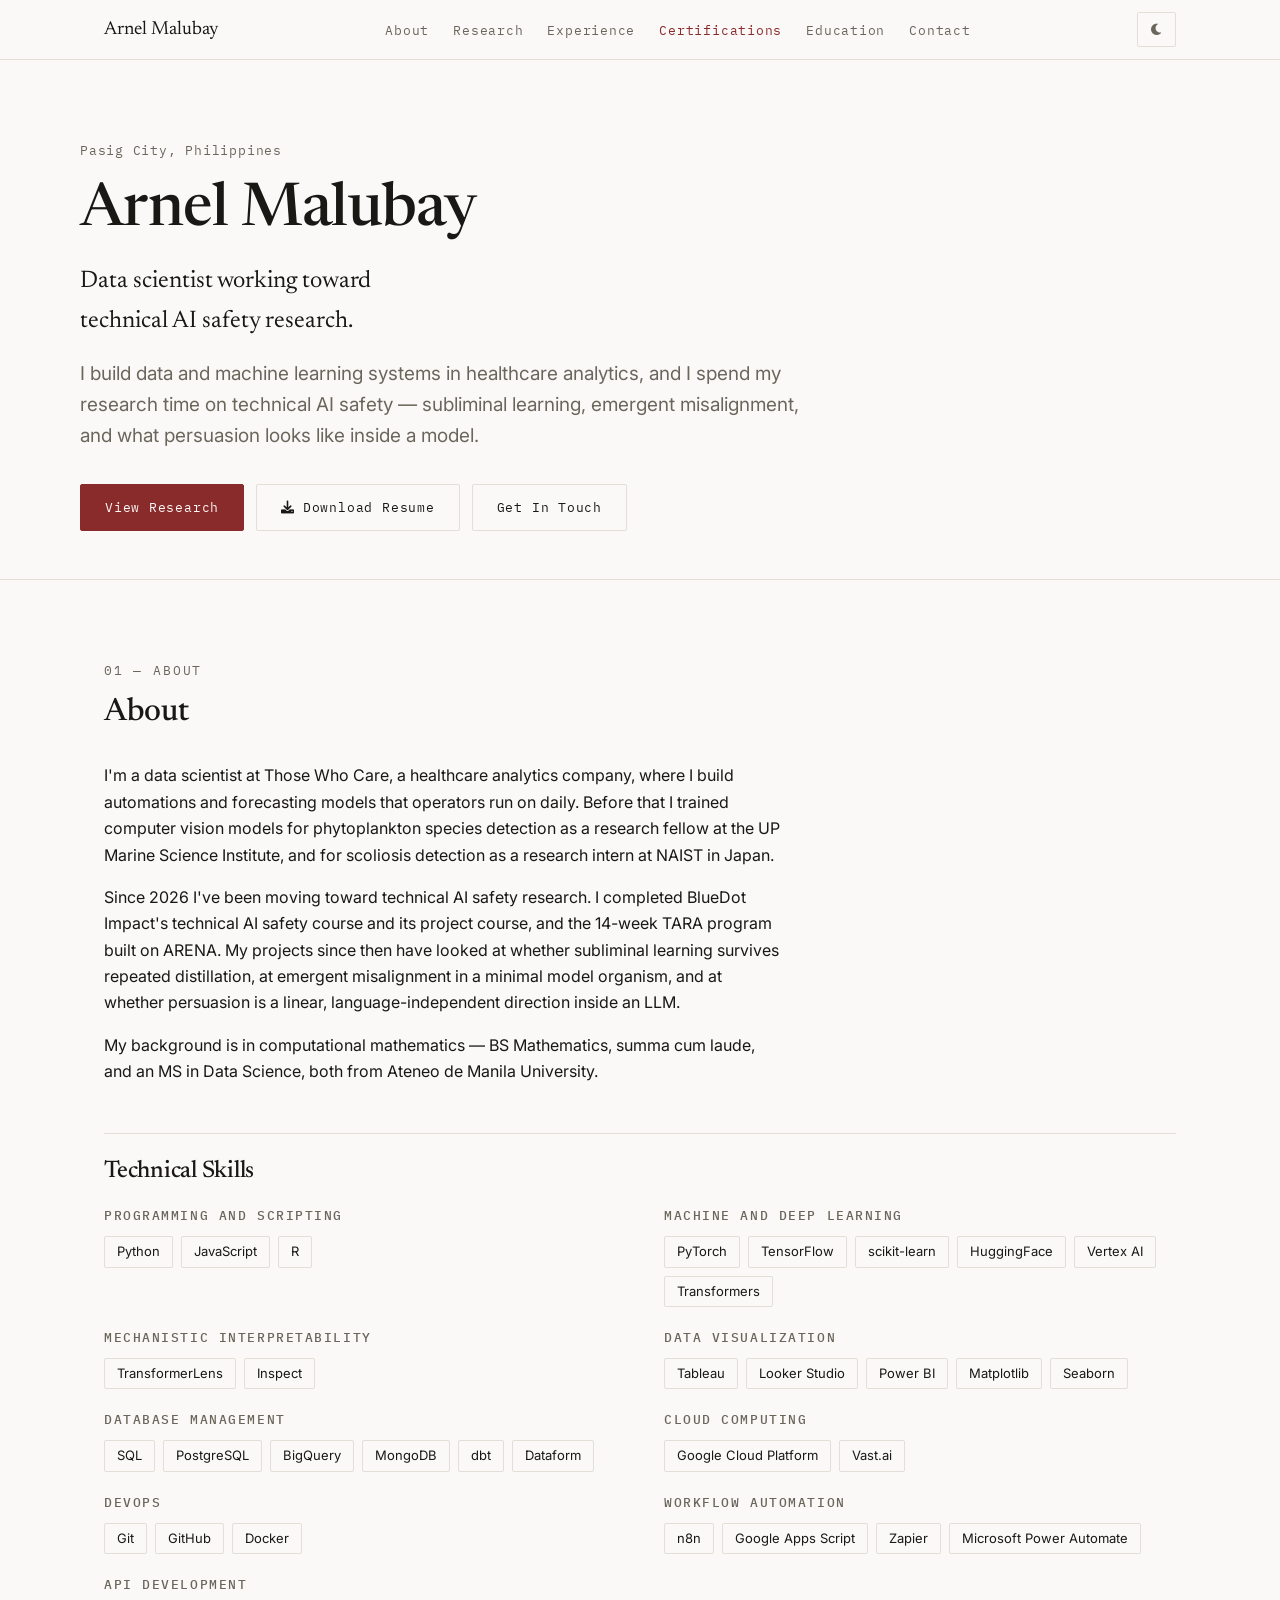
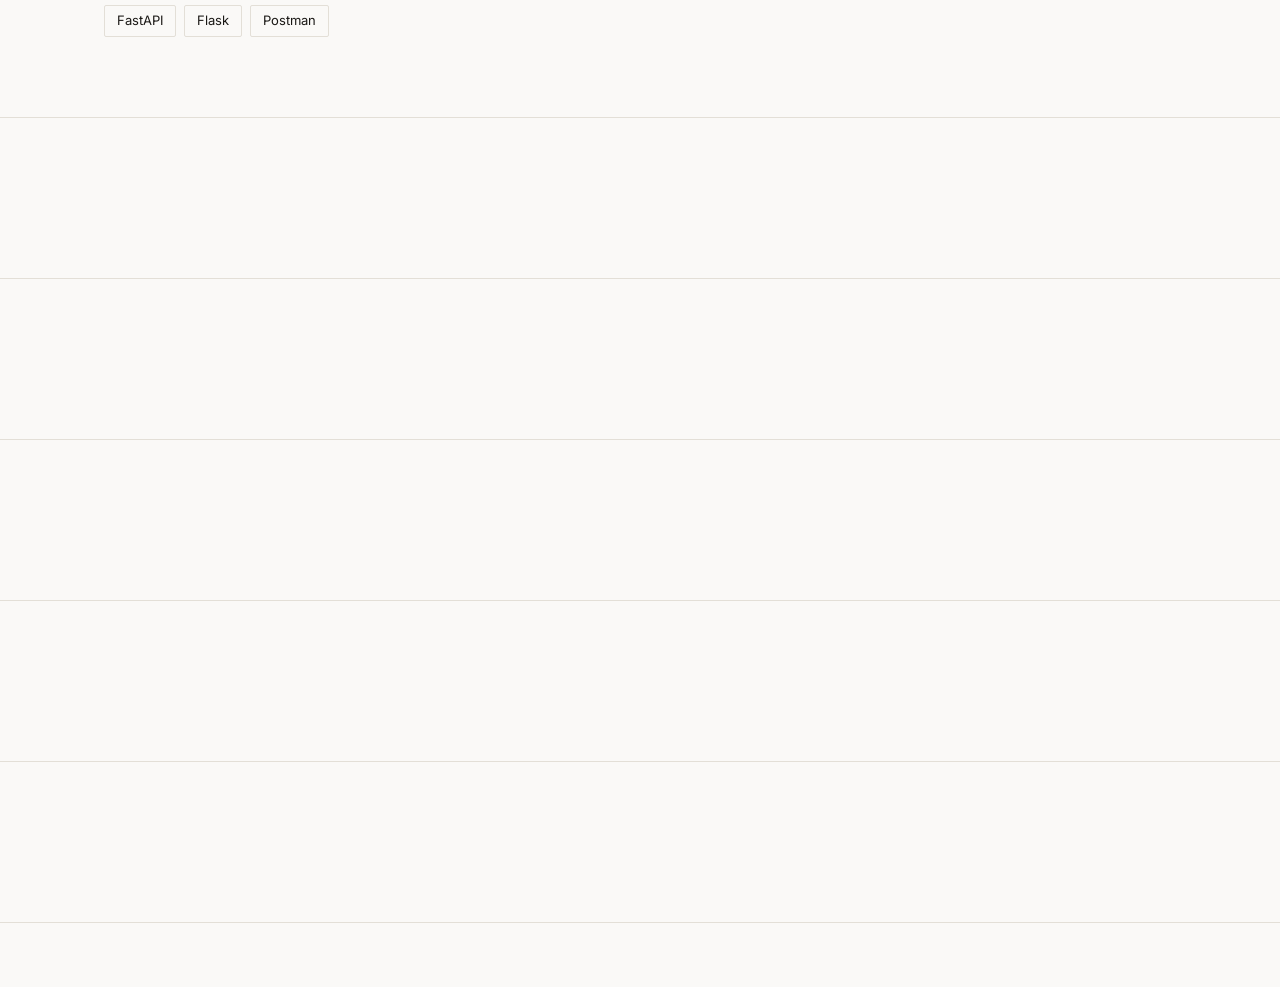
==== index.html @ e1bc7cbb "feat: add about and skills sections" ====
<!DOCTYPE html>
<html lang="en" data-theme="light">
<head>
  <meta charset="UTF-8">
  <meta name="viewport" content="width=device-width, initial-scale=1.0">

  <script>
    // Theme preflight — runs before first paint to avoid a flash.
    (function () {
      try {
        var stored = localStorage.getItem("portfolio-theme");
        var theme = stored || (window.matchMedia("(prefers-color-scheme: dark)").matches ? "dark" : "light");
        document.documentElement.setAttribute("data-theme", theme);
      } catch (error) {
        document.documentElement.setAttribute("data-theme", "light");
      }
    })();
  </script>

  <title>Arnel Malubay — Data Scientist &amp; AI Safety Researcher</title>
  <meta name="description" content="Data scientist in healthcare analytics working toward technical AI safety research. Projects on subliminal learning, emergent misalignment, and interpretability.">
  <meta name="author" content="Arnel Malubay">
  <link rel="canonical" href="https://arnelmalubay.github.io">

  <link rel="preconnect" href="https://fonts.googleapis.com">
  <link rel="preconnect" href="https://fonts.gstatic.com" crossorigin>
  <link href="https://fonts.googleapis.com/css2?family=Newsreader:ital,opsz,wght@0,6..72,400;0,6..72,500;1,6..72,400&family=Inter:wght@400;500;600&family=IBM+Plex+Mono:wght@400;500&display=swap" rel="stylesheet">
  <link href="https://cdnjs.cloudflare.com/ajax/libs/font-awesome/6.0.0/css/all.min.css" rel="stylesheet">

  <link rel="stylesheet" href="styles/tokens.css">
  <link rel="stylesheet" href="styles/base.css">
  <link rel="stylesheet" href="styles/components.css">
</head>
<body>
  <nav class="navbar">
    <div class="nav-container">
      <div class="nav-logo">Arnel Malubay</div>
      <ul class="nav-menu" id="nav-menu">
        <li><a class="nav-link" href="#about">About</a></li>
        <li><a class="nav-link" href="#projects">Research</a></li>
        <li><a class="nav-link" href="#experience">Experience</a></li>
        <li><a class="nav-link" href="#certifications">Certifications</a></li>
        <li><a class="nav-link" href="#education">Education</a></li>
        <li><a class="nav-link" href="#contact">Contact</a></li>
      </ul>
      <div class="nav-actions">
        <button class="theme-toggle" id="theme-toggle" type="button" aria-label="Toggle theme"></button>
        <button class="hamburger" id="hamburger" type="button" aria-label="Toggle navigation" aria-expanded="false">
          <span class="bar"></span><span class="bar"></span><span class="bar"></span>
        </button>
      </div>
    </div>
  </nav>

  <main>
    <header class="hero container" id="hero"></header>

    <section class="section" id="about"><div class="container"><div id="about-body"></div><div id="skills-list"></div></div></section>
    <section class="section" id="projects"><div class="container"><div id="project-filters"></div><div id="projects-body"></div></div></section>
    <section class="section" id="experience"><div class="container"><div id="experience-list"></div></div></section>
    <section class="section" id="certifications"><div class="container"><div id="certifications-list"></div></div></section>
    <section class="section" id="education"><div class="container"><div id="education-list"></div><div id="publications-list"></div></div></section>
    <section class="section" id="contact"><div class="container"><div id="contact-body"></div></div></section>
  </main>

  <footer class="footer"><div class="container"><div id="footer-body"></div></div></footer>

  <script src="data/site.js"></script>
  <script src="data/skills.js"></script>
  <script src="js/validate.js"></script>
  <script src="js/render.js"></script>
  <script src="js/theme.js"></script>
  <script src="js/nav.js"></script>
  <script src="js/main.js"></script>
</body>
</html>
---- styles/tokens.css ----
/* Design tokens. Retune the whole site from here. */
:root {
  --bg: #faf9f7;
  --surface: #ffffff;
  --ink: #1a1815;
  --ink-muted: #6b665c;
  --rule: #e3dfd7;
  --accent: #8a2b2b;
  --accent-soft: rgba(138, 43, 43, 0.08);

  /* Category tints, cycled by category index. */
  --tint-1: rgba(138, 43, 43, 0.07);
  --tint-2: rgba(61, 90, 110, 0.07);
  --tint-3: rgba(94, 106, 61, 0.07);
  --tint-4: rgba(120, 88, 46, 0.07);
  --tint-5: rgba(90, 70, 110, 0.07);
  --tint-6: rgba(50, 50, 50, 0.06);

  --font-display: "Newsreader", Georgia, serif;
  --font-body: "Inter", system-ui, -apple-system, sans-serif;
  --font-mono: "IBM Plex Mono", ui-monospace, "SFMono-Regular", monospace;

  --step--1: 0.8125rem;
  --step-0: 1rem;
  --step-1: 1.1875rem;
  --step-2: 1.5rem;
  --step-3: 2rem;
  --step-4: clamp(2.5rem, 1.8rem + 3vw, 3.75rem);

  --space-1: 0.25rem;
  --space-2: 0.5rem;
  --space-3: 0.75rem;
  --space-4: 1rem;
  --space-5: 1.5rem;
  --space-6: 2rem;
  --space-7: 3rem;
  --space-8: 5rem;

  --measure: 68ch;
  --page-max: 1120px;
}

:root[data-theme="dark"] {
  --bg: #14130f;
  --surface: #1c1b17;
  --ink: #edeae3;
  --ink-muted: #a8a296;
  --rule: #2e2c26;
  --accent: #e09a8a;
  --accent-soft: rgba(224, 154, 138, 0.1);

  --tint-1: rgba(224, 154, 138, 0.08);
  --tint-2: rgba(138, 178, 204, 0.08);
  --tint-3: rgba(168, 188, 122, 0.08);
  --tint-4: rgba(212, 168, 108, 0.08);
  --tint-5: rgba(168, 148, 204, 0.08);
  --tint-6: rgba(200, 200, 200, 0.06);
}
---- styles/base.css ----
*,
*::before,
*::after { box-sizing: border-box; }

html { scroll-behavior: smooth; }

body {
  margin: 0;
  background: var(--bg);
  color: var(--ink);
  font-family: var(--font-body);
  font-size: var(--step-0);
  line-height: 1.65;
  -webkit-font-smoothing: antialiased;
}

h1, h2, h3, h4 {
  font-family: var(--font-display);
  font-weight: 500;
  line-height: 1.15;
  margin: 0;
  letter-spacing: -0.01em;
}

p { margin: 0 0 var(--space-4); max-width: var(--measure); }

a { color: var(--accent); text-decoration-thickness: 1px; text-underline-offset: 3px; }
a:hover { text-decoration-thickness: 2px; }

img { max-width: 100%; display: block; }

ul { margin: 0; padding: 0; list-style: none; }

.container {
  width: 100%;
  max-width: var(--page-max);
  margin: 0 auto;
  padding: 0 var(--space-5);
}

.section { padding: var(--space-8) 0; border-top: 1px solid var(--rule); }

.section-header { margin-bottom: var(--space-6); }

.section-number {
  font-family: var(--font-mono);
  font-size: var(--step--1);
  letter-spacing: 0.14em;
  text-transform: uppercase;
  color: var(--ink-muted);
  display: block;
  margin-bottom: var(--space-3);
}

.section-title { font-size: var(--step-3); }

.meta {
  font-family: var(--font-mono);
  font-size: var(--step--1);
  letter-spacing: 0.06em;
  color: var(--ink-muted);
}

.visually-hidden {
  position: absolute;
  width: 1px; height: 1px;
  padding: 0; margin: -1px;
  overflow: hidden; clip: rect(0 0 0 0);
  white-space: nowrap; border: 0;
}

.reveal { opacity: 0; transform: translateY(24px); transition: opacity 0.6s ease, transform 0.6s ease; }
.reveal.is-visible { opacity: 1; transform: none; }

@media (prefers-reduced-motion: reduce) {
  html { scroll-behavior: auto; }
  *, *::before, *::after {
    animation-duration: 0.01ms !important;
    animation-iteration-count: 1 !important;
    transition-duration: 0.01ms !important;
  }
  .reveal { opacity: 1; transform: none; }
}
---- styles/components.css ----
/* --- nav --- */
.navbar {
  position: sticky;
  top: 0;
  z-index: 50;
  background: color-mix(in srgb, var(--bg) 92%, transparent);
  backdrop-filter: blur(8px);
  border-bottom: 1px solid var(--rule);
}

.nav-container {
  max-width: var(--page-max);
  margin: 0 auto;
  padding: var(--space-3) var(--space-5);
  display: flex;
  align-items: center;
  justify-content: space-between;
  gap: var(--space-4);
}

.nav-logo { font-family: var(--font-display); font-size: var(--step-1); }

.nav-menu { display: flex; gap: var(--space-5); align-items: center; }

.nav-link {
  font-family: var(--font-mono);
  font-size: var(--step--1);
  letter-spacing: 0.06em;
  color: var(--ink-muted);
  text-decoration: none;
}
.nav-link:hover { color: var(--ink); }
.nav-link.is-active { color: var(--accent); }

.nav-actions { display: flex; align-items: center; gap: var(--space-3); }

.theme-toggle {
  background: none;
  border: 1px solid var(--rule);
  color: var(--ink-muted);
  border-radius: 2px;
  padding: var(--space-2) var(--space-3);
  cursor: pointer;
  font-family: var(--font-mono);
  font-size: var(--step--1);
}
.theme-toggle:hover { border-color: var(--accent); color: var(--accent); }

.hamburger { display: none; background: none; border: 0; cursor: pointer; padding: var(--space-2); }
.hamburger .bar { display: block; width: 22px; height: 1.5px; background: var(--ink); margin: 4px 0; transition: transform 0.2s ease, opacity 0.2s ease; }
.hamburger.active .bar:nth-child(1) { transform: translateY(5.5px) rotate(45deg); }
.hamburger.active .bar:nth-child(2) { opacity: 0; }
.hamburger.active .bar:nth-child(3) { transform: translateY(-5.5px) rotate(-45deg); }

/* --- hero --- */
.hero { padding: var(--space-8) 0 var(--space-7); }
.hero-eyebrow { margin-bottom: var(--space-4); }
.hero-title { font-size: var(--step-4); margin-bottom: var(--space-4); }
.hero-headline { font-size: var(--step-2); font-family: var(--font-display); color: var(--ink); margin-bottom: var(--space-4); max-width: 24ch; }
.hero-intro { font-size: var(--step-1); color: var(--ink-muted); max-width: 60ch; }
.hero-buttons { display: flex; flex-wrap: wrap; gap: var(--space-3); margin-top: var(--space-6); }

.btn {
  display: inline-flex;
  align-items: center;
  gap: var(--space-2);
  padding: var(--space-3) var(--space-5);
  border: 1px solid var(--rule);
  border-radius: 2px;
  font-family: var(--font-mono);
  font-size: var(--step--1);
  letter-spacing: 0.06em;
  text-decoration: none;
  color: var(--ink);
  transition: border-color 0.2s ease, color 0.2s ease, background 0.2s ease;
}
.btn:hover { border-color: var(--accent); color: var(--accent); }
.btn-primary { background: var(--accent); border-color: var(--accent); color: var(--bg); }
.btn-primary:hover { background: transparent; color: var(--accent); }

/* --- footer --- */
.footer { border-top: 1px solid var(--rule); padding: var(--space-6) 0; }
.footer-inner { display: flex; flex-wrap: wrap; justify-content: space-between; gap: var(--space-4); align-items: center; }
.social-links { display: flex; gap: var(--space-4); font-size: var(--step-1); }

.subsection-title {
  font-size: var(--step-2);
  margin: var(--space-7) 0 var(--space-5);
  padding-top: var(--space-5);
  border-top: 1px solid var(--rule);
}

.skill-groups { display: grid; gap: var(--space-5); }
@media (min-width: 720px) { .skill-groups { grid-template-columns: repeat(2, 1fr); gap: var(--space-5) var(--space-7); } }

.skill-group-label { display: block; text-transform: uppercase; letter-spacing: 0.12em; margin-bottom: var(--space-3); }

.skill-tags { display: flex; flex-wrap: wrap; gap: var(--space-2); }

.skill-tag {
  font-size: var(--step--1);
  padding: var(--space-1) var(--space-3);
  border: 1px solid var(--rule);
  border-radius: 2px;
  color: var(--ink);
}

/* --- responsive --- */
@media (max-width: 720px) {
  .hamburger { display: block; }
  .nav-menu {
    position: absolute;
    top: 100%;
    left: 0;
    right: 0;
    flex-direction: column;
    align-items: flex-start;
    gap: var(--space-4);
    background: var(--bg);
    border-bottom: 1px solid var(--rule);
    padding: var(--space-5);
    display: none;
  }
  .nav-menu.active { display: flex; }
}
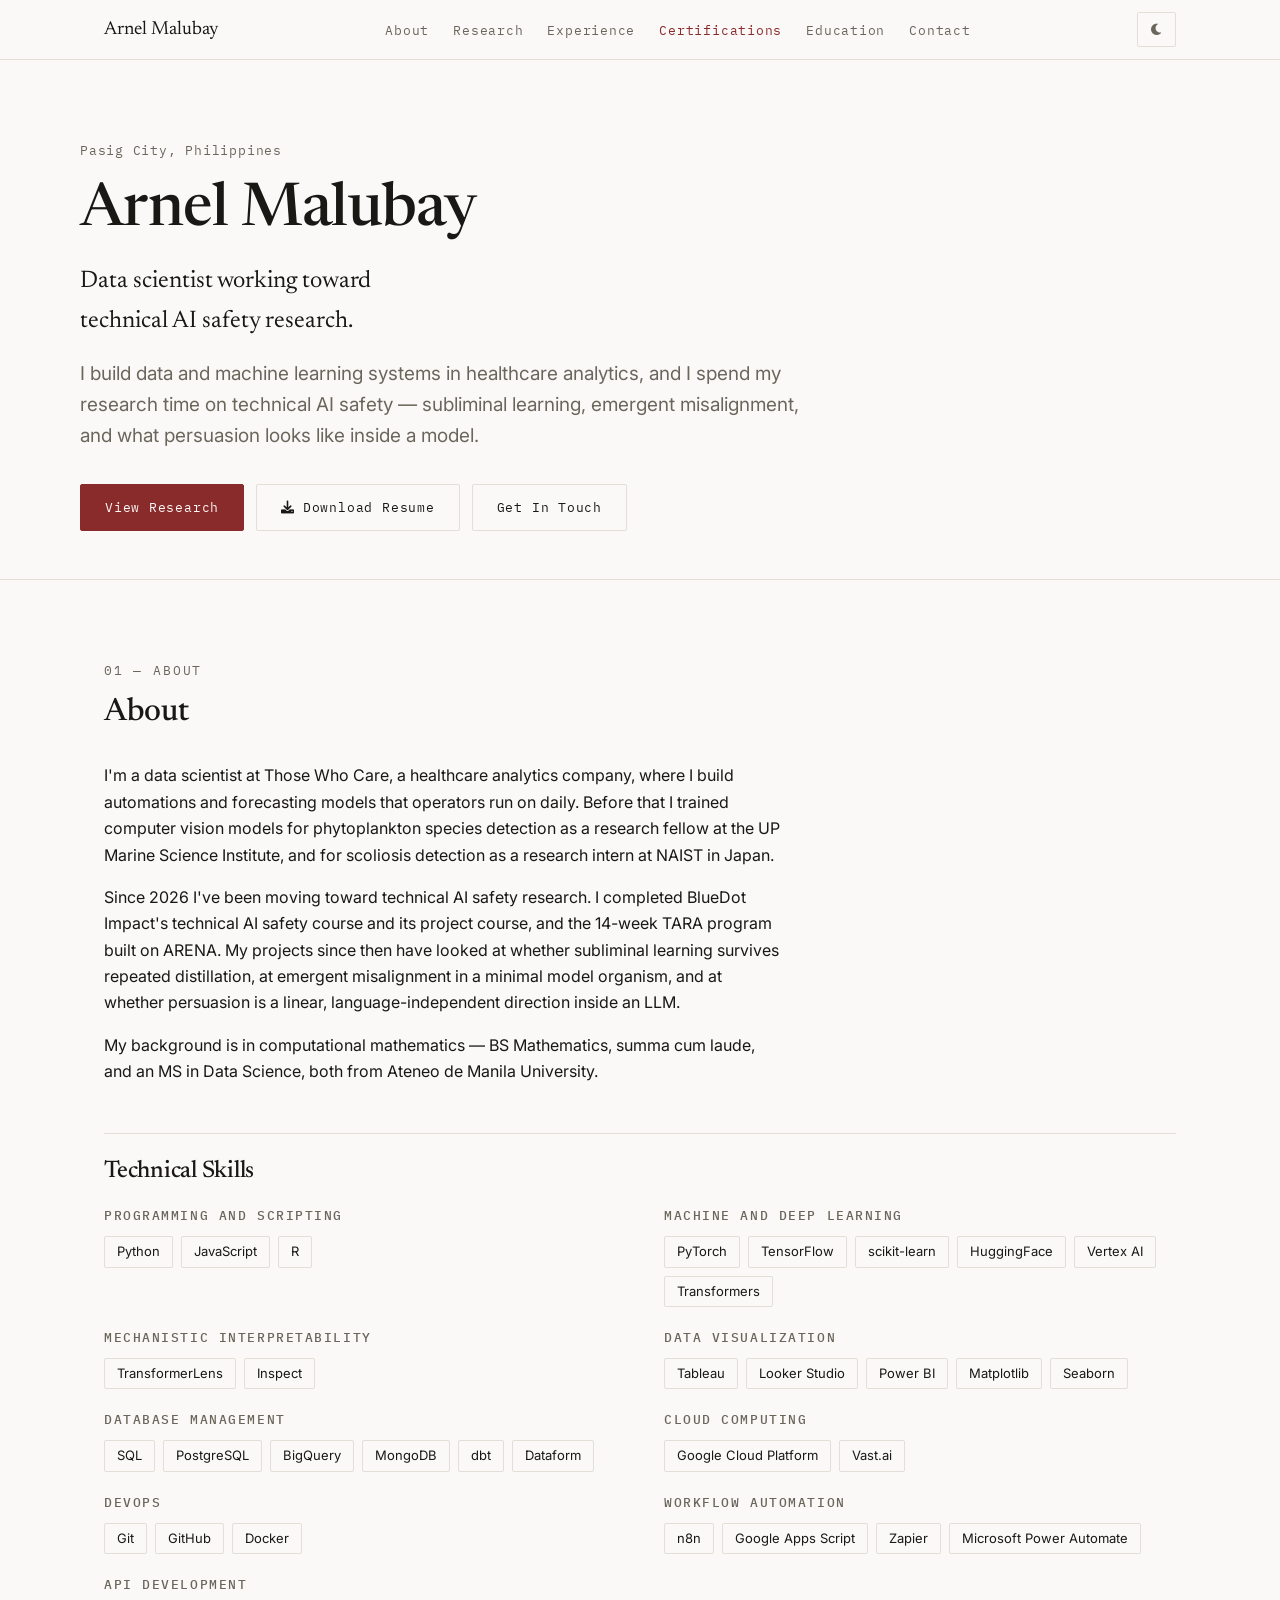
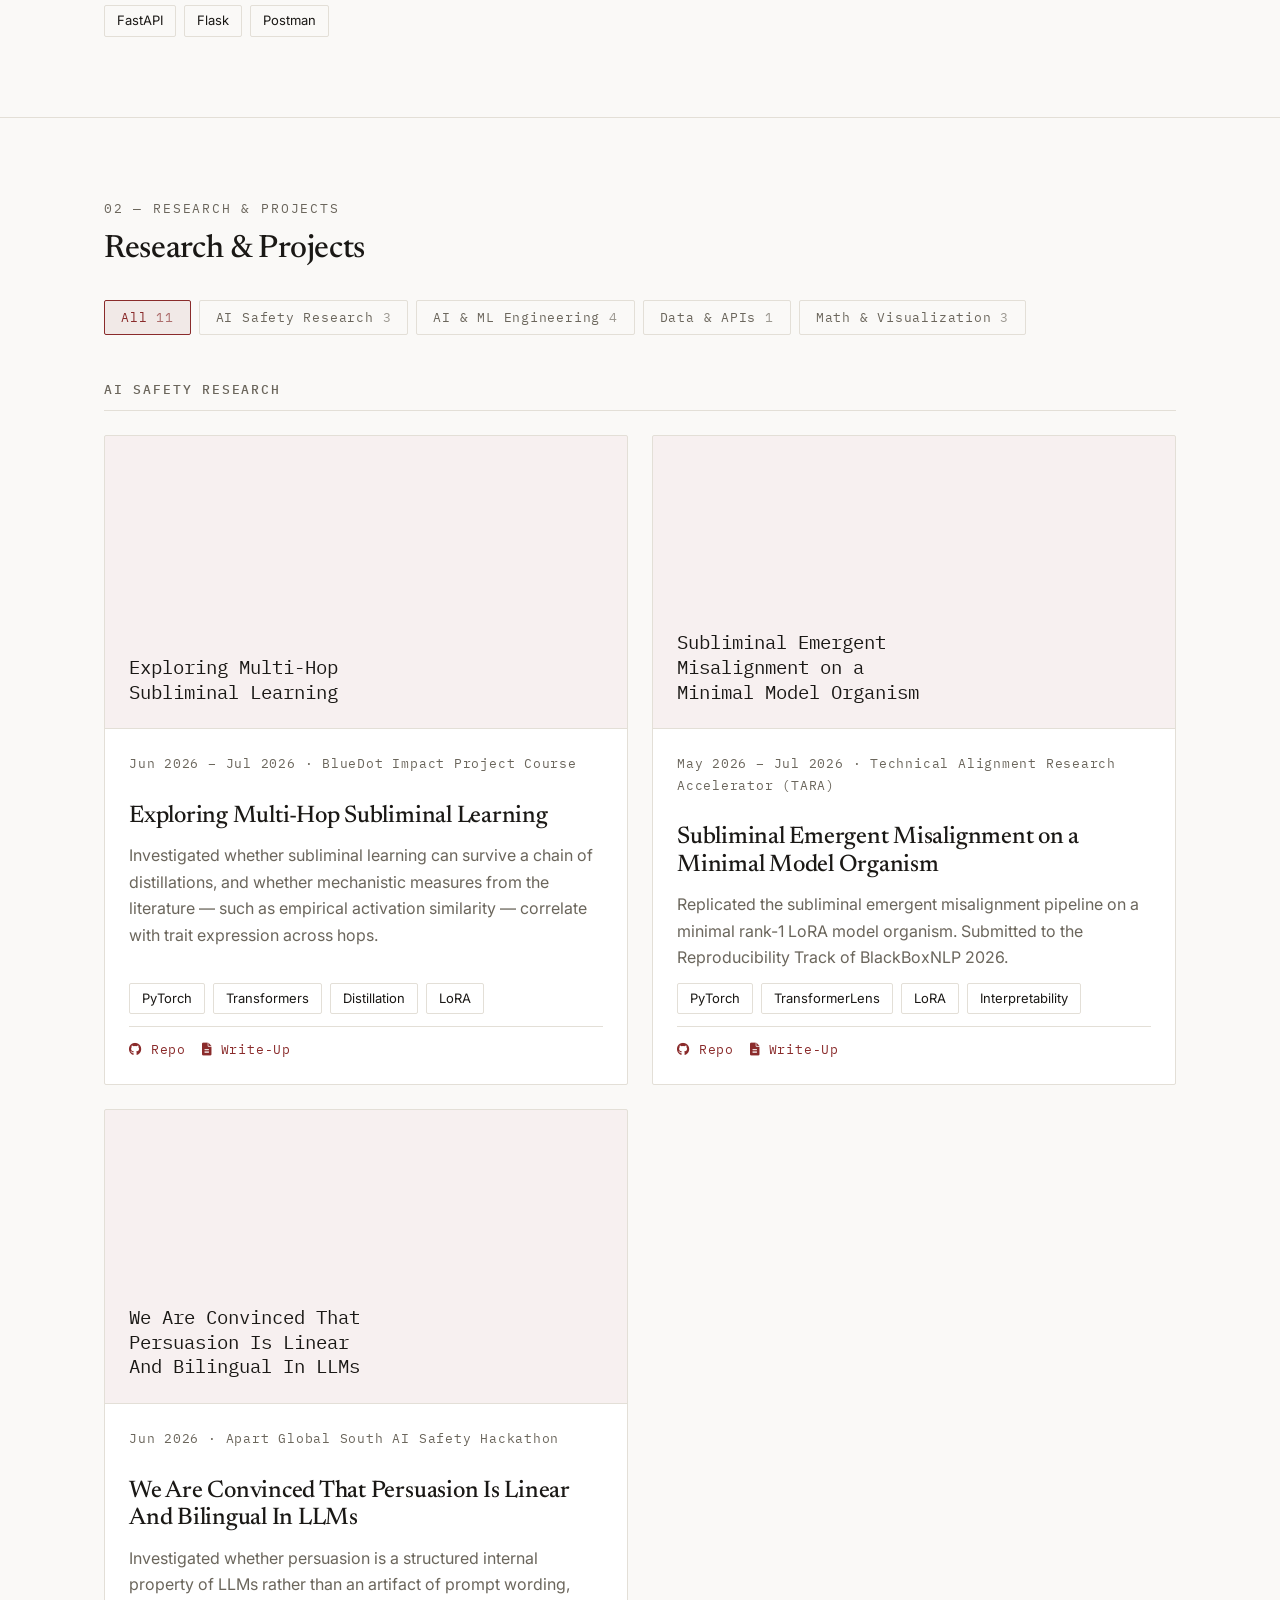
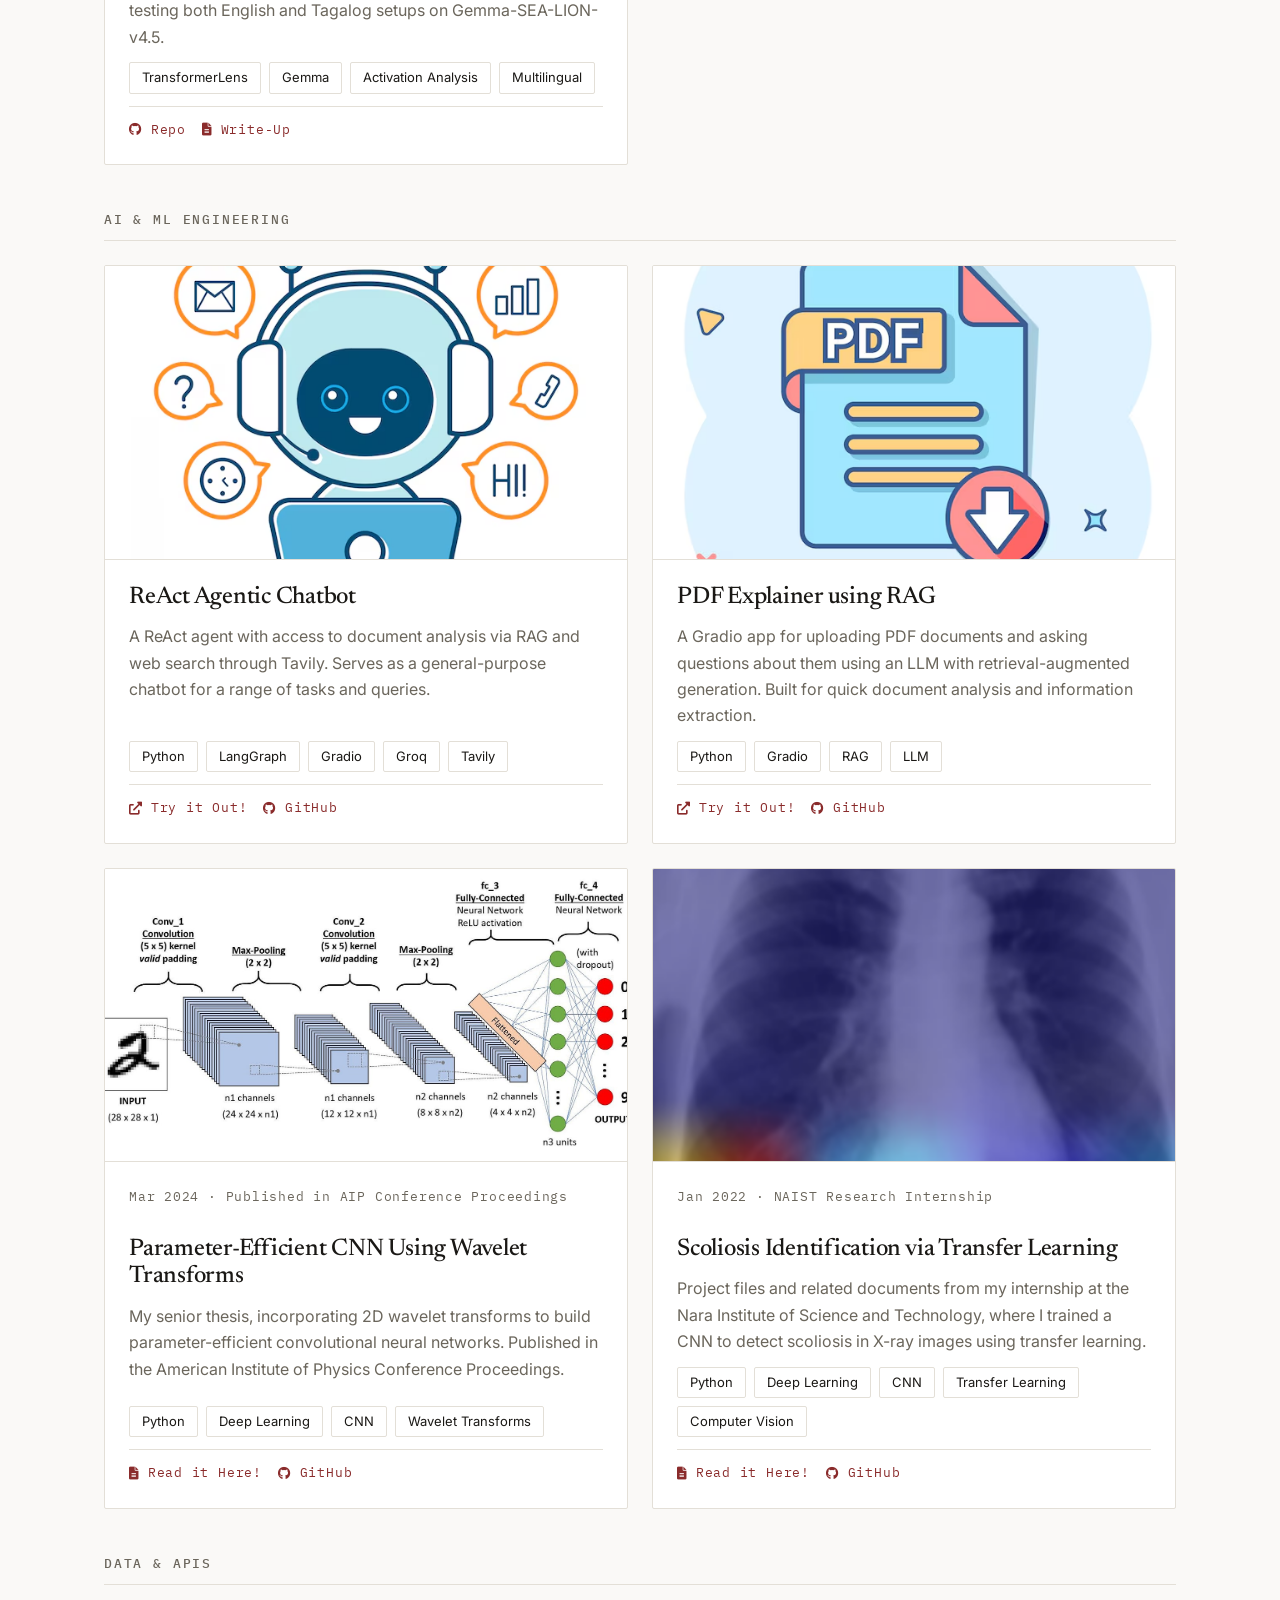
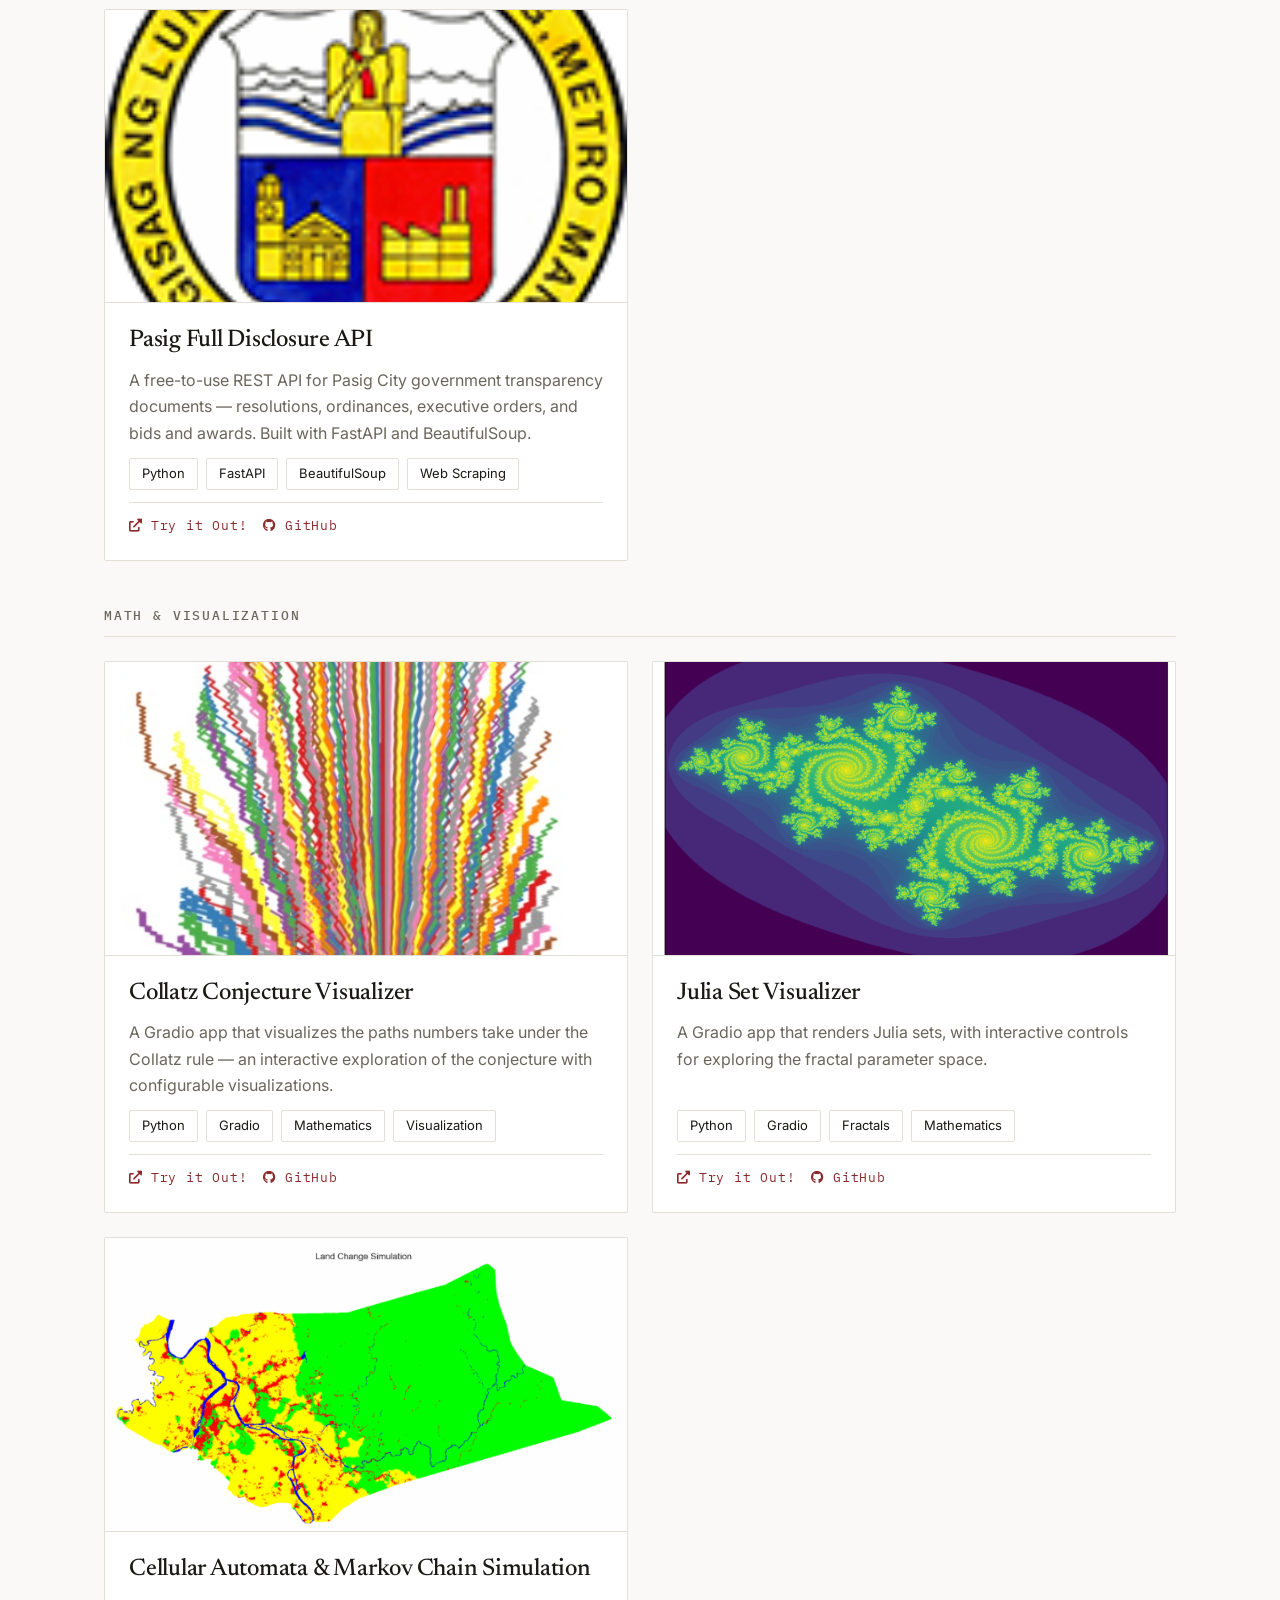
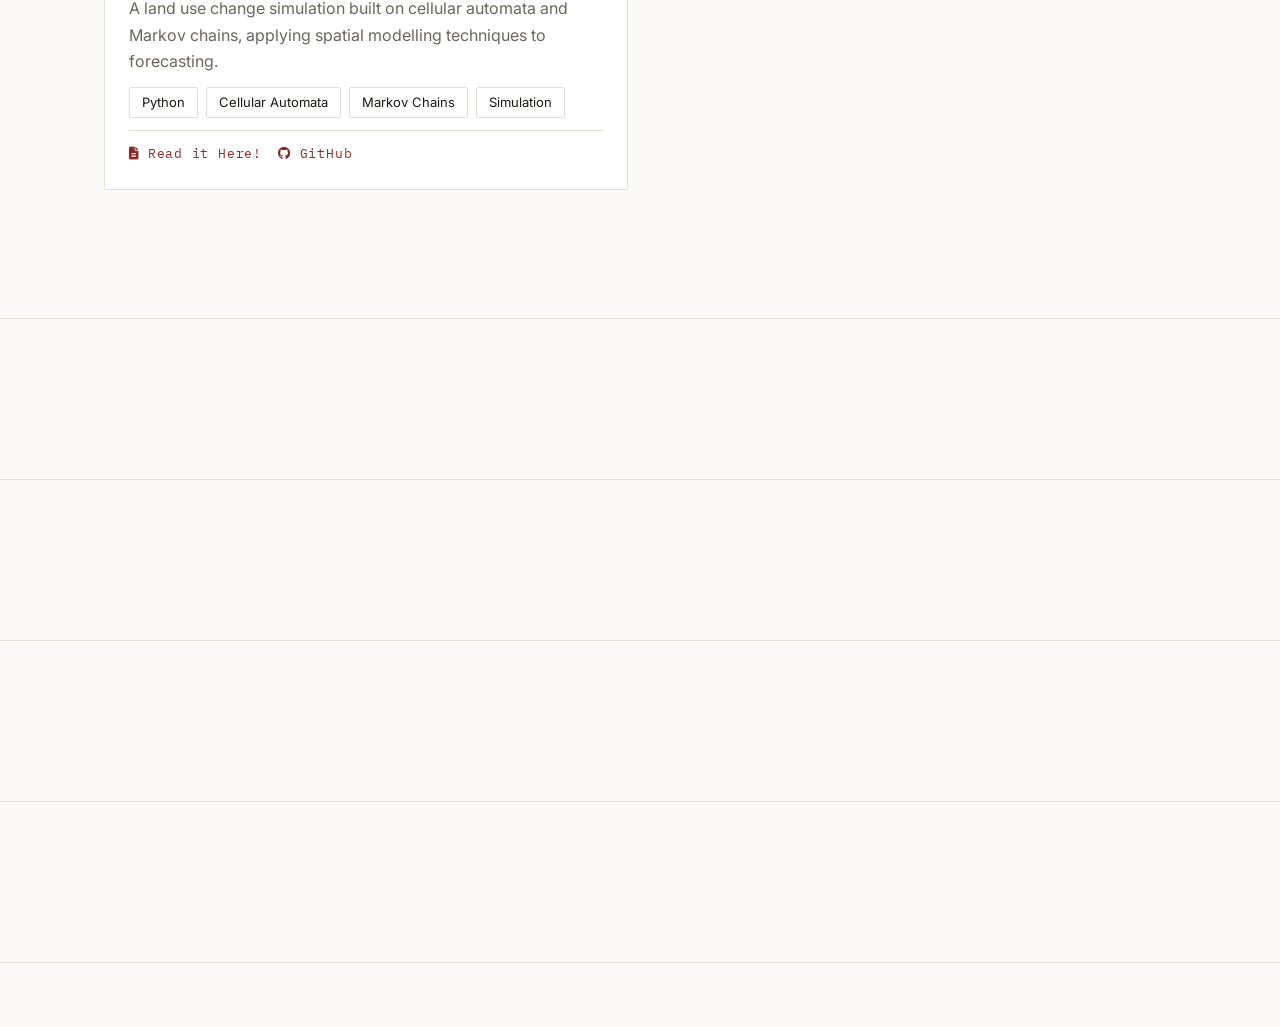
==== commit eb113c74: "feat: render category-grouped projects with filter chips" ====
--- a/index.html
+++ b/index.html
@@ -67,8 +67,10 @@
 
   <script src="data/site.js"></script>
   <script src="data/skills.js"></script>
+  <script src="data/projects.js"></script>
   <script src="js/validate.js"></script>
   <script src="js/render.js"></script>
+  <script src="js/render-projects.js"></script>
   <script src="js/theme.js"></script>
   <script src="js/nav.js"></script>
   <script src="js/main.js"></script>
--- a/styles/components.css
+++ b/styles/components.css
@@ -123,3 +123,79 @@
   }
   .nav-menu.active { display: flex; }
 }
+
+.chips { display: flex; flex-wrap: wrap; gap: var(--space-2); margin-bottom: var(--space-7); }
+
+.chip {
+  font-family: var(--font-mono);
+  font-size: var(--step--1);
+  letter-spacing: 0.06em;
+  background: none;
+  border: 1px solid var(--rule);
+  border-radius: 2px;
+  color: var(--ink-muted);
+  padding: var(--space-2) var(--space-4);
+  cursor: pointer;
+  transition: border-color 0.2s ease, color 0.2s ease;
+}
+.chip:hover { border-color: var(--accent); color: var(--accent); }
+.chip.is-active { border-color: var(--accent); color: var(--accent); background: var(--accent-soft); }
+.chip-count { opacity: 0.65; }
+
+.project-group { margin-bottom: var(--space-7); }
+.project-group-label {
+  text-transform: uppercase;
+  letter-spacing: 0.14em;
+  padding-bottom: var(--space-3);
+  border-bottom: 1px solid var(--rule);
+  margin-bottom: var(--space-5);
+}
+
+.project-grid { display: grid; gap: var(--space-5); }
+@media (min-width: 900px) { .project-grid { grid-template-columns: repeat(2, 1fr); } }
+
+.project-card {
+  border: 1px solid var(--rule);
+  border-radius: 2px;
+  overflow: hidden;
+  display: flex;
+  flex-direction: column;
+  background: var(--surface);
+  transition: border-color 0.2s ease;
+}
+.project-card:hover { border-color: var(--accent); }
+
+.project-media { aspect-ratio: 16 / 9; overflow: hidden; border-bottom: 1px solid var(--rule); }
+.project-media img { width: 100%; height: 100%; object-fit: cover; }
+
+.project-media-fallback {
+  display: flex;
+  align-items: flex-end;
+  padding: var(--space-5);
+  background: var(--tint, var(--tint-1));
+}
+.project-media-text {
+  font-family: var(--font-mono);
+  font-size: var(--step-1);
+  line-height: 1.3;
+  color: var(--ink);
+  max-width: 22ch;
+}
+
+.project-body { padding: var(--space-5); display: flex; flex-direction: column; gap: var(--space-3); flex: 1; }
+.project-meta { display: block; }
+.project-title { font-size: var(--step-2); }
+.project-description { color: var(--ink-muted); margin: 0; }
+.project-body .skill-tags { margin-top: auto; }
+
+.project-links { display: flex; flex-wrap: wrap; gap: var(--space-4); padding-top: var(--space-3); border-top: 1px solid var(--rule); }
+.project-link {
+  font-family: var(--font-mono);
+  font-size: var(--step--1);
+  letter-spacing: 0.06em;
+  text-decoration: none;
+  display: inline-flex;
+  align-items: center;
+  gap: var(--space-2);
+}
+.project-link:hover { text-decoration: underline; }
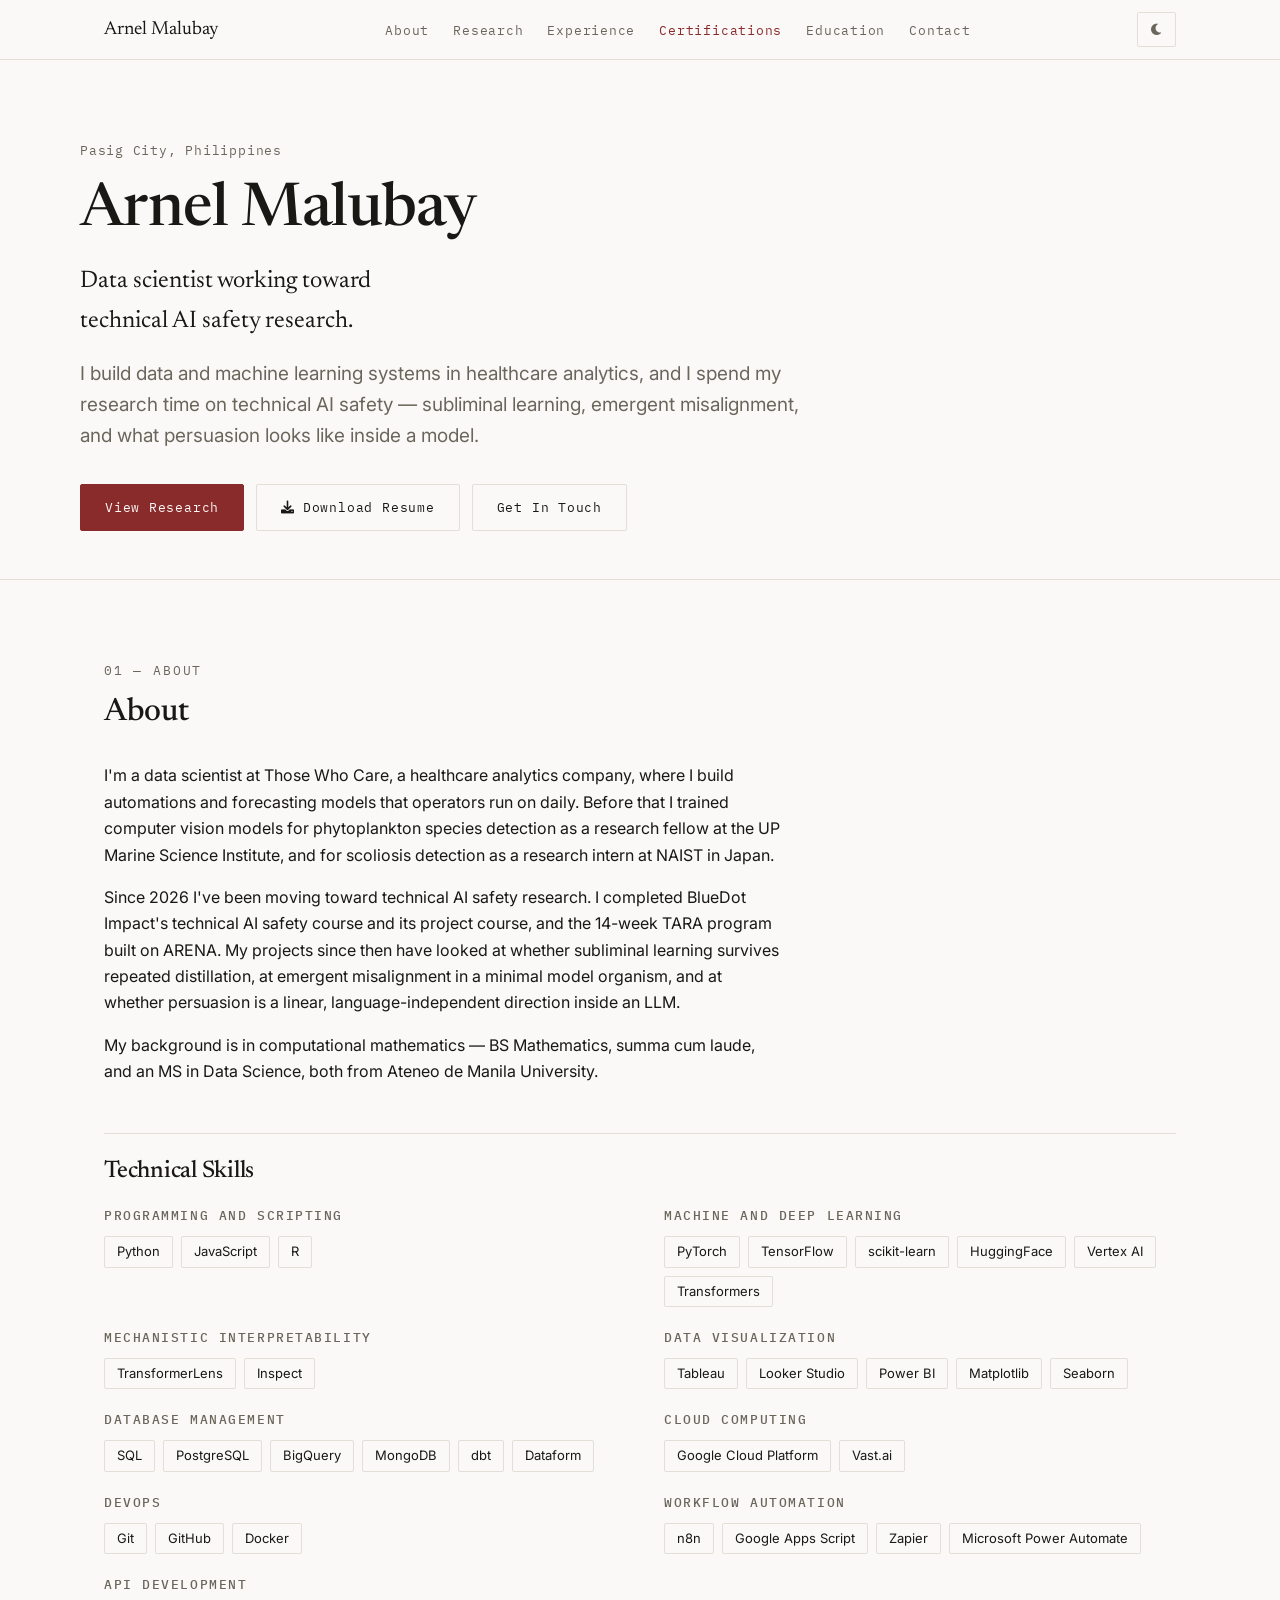
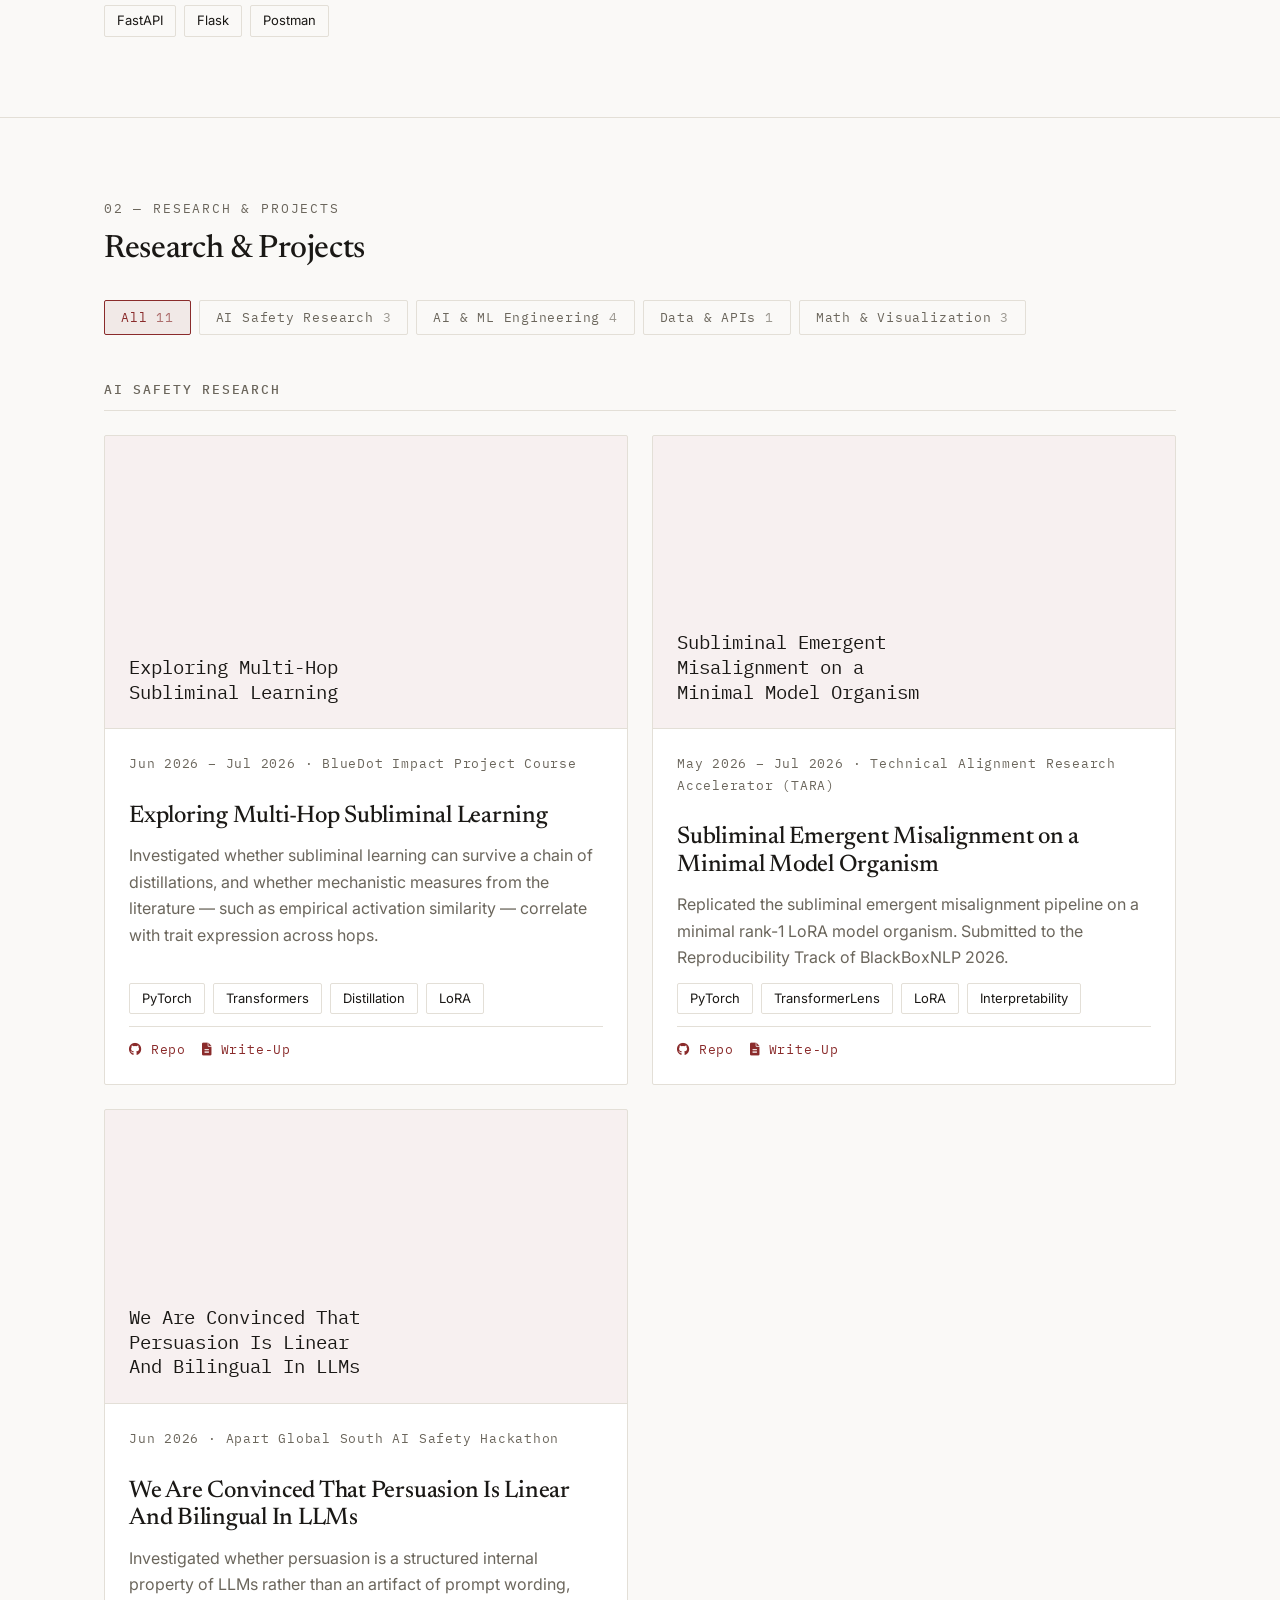
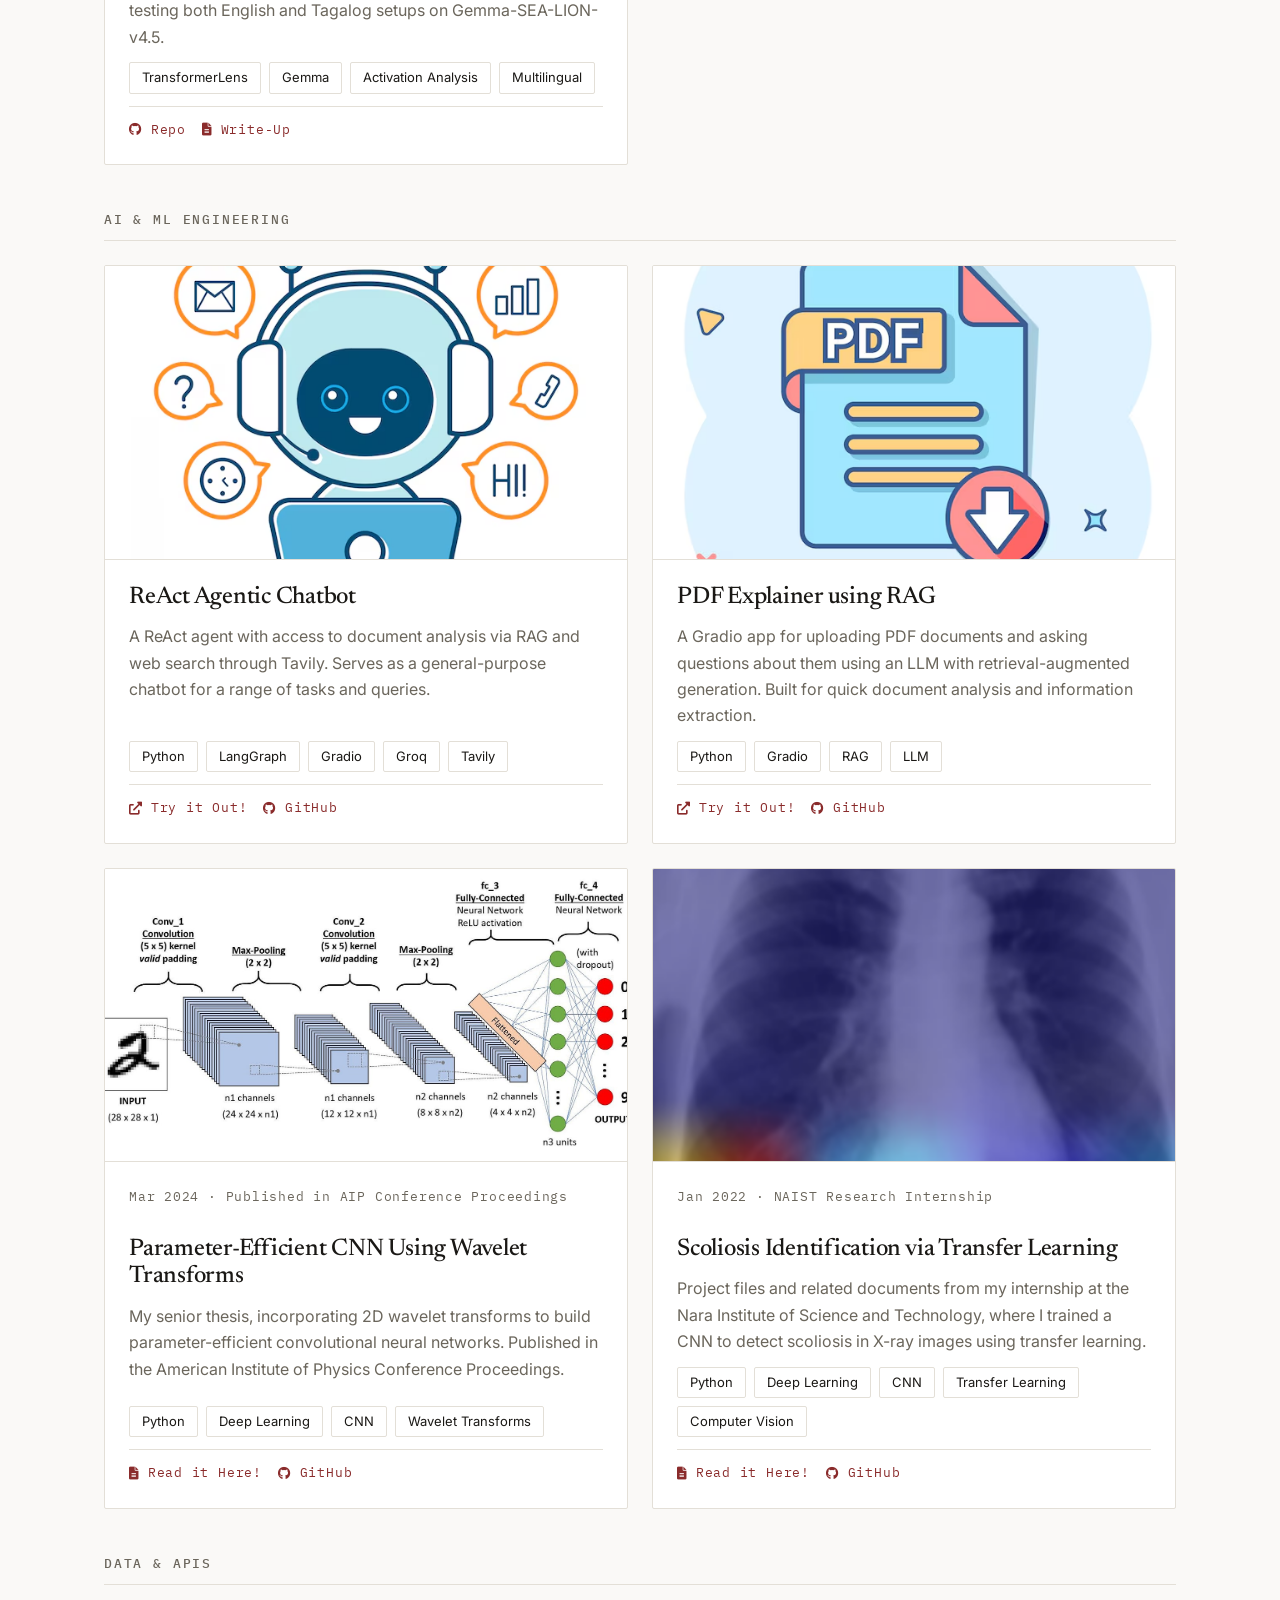
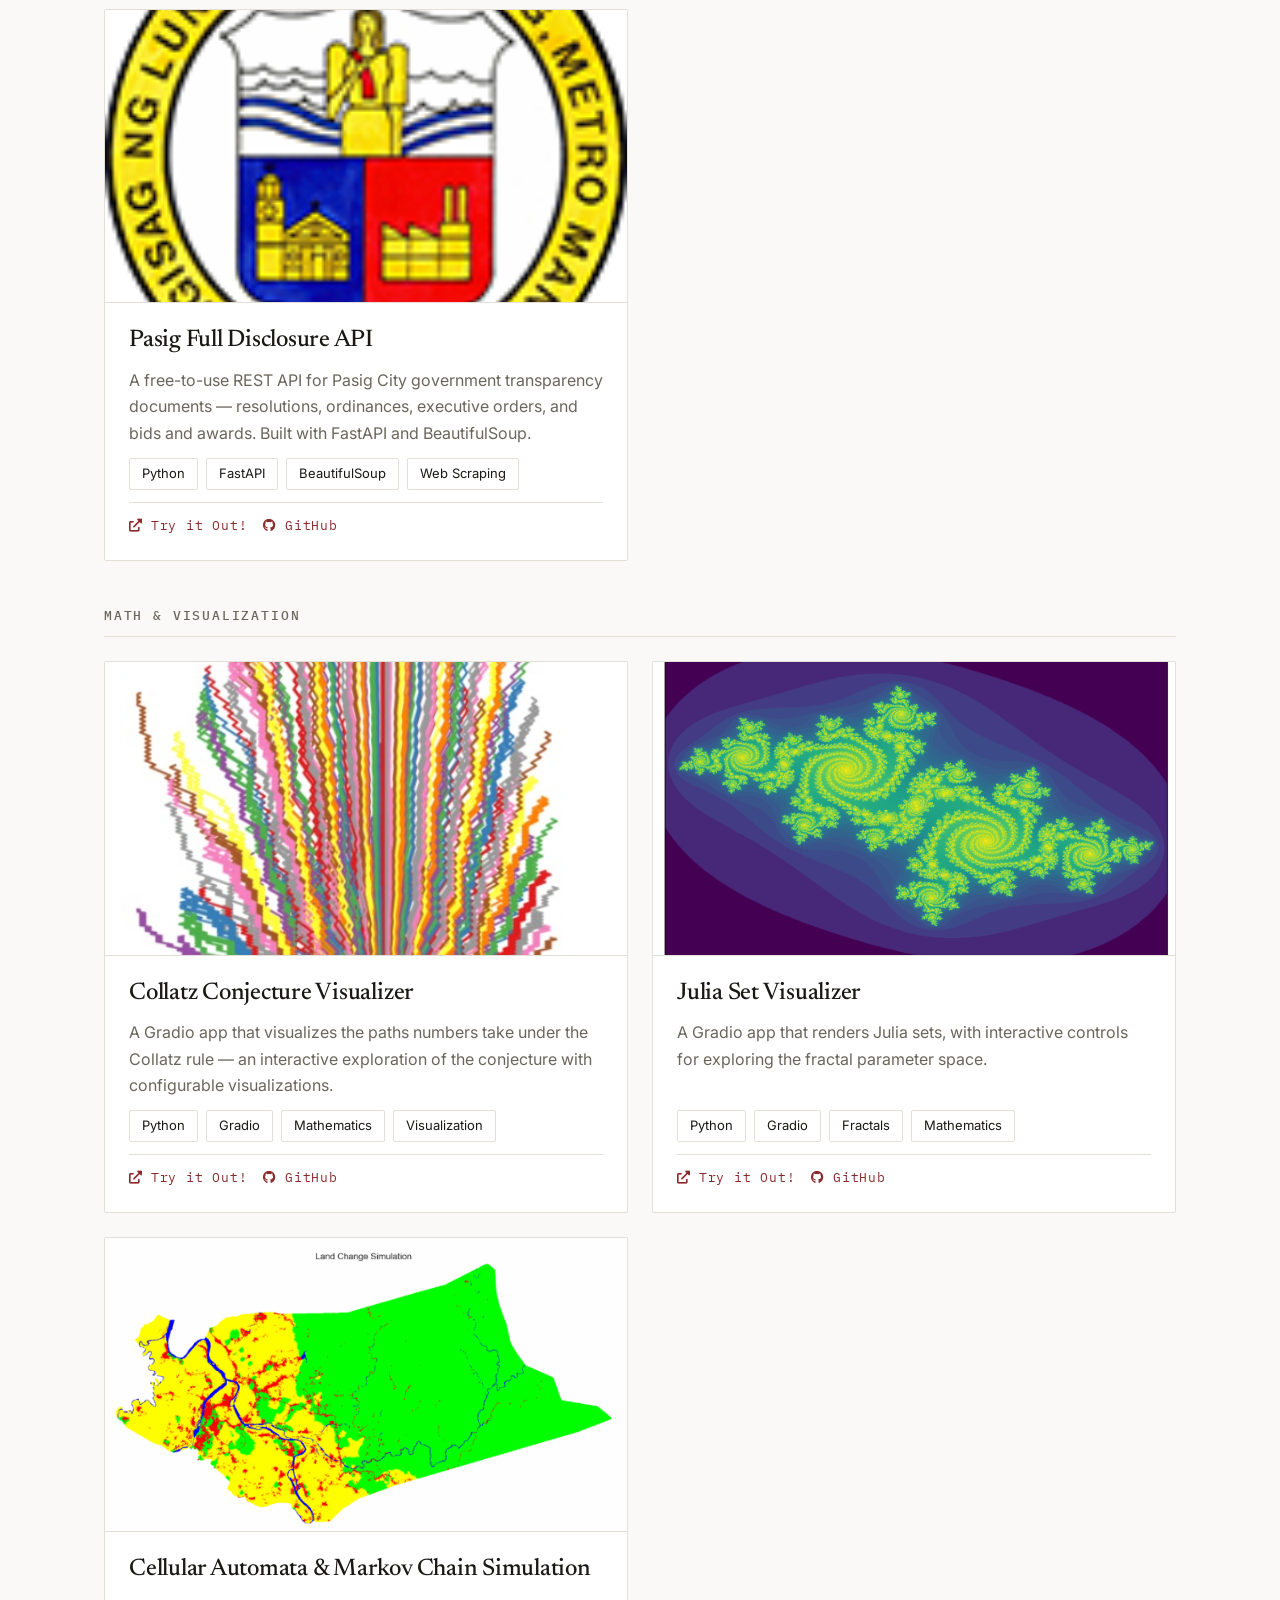
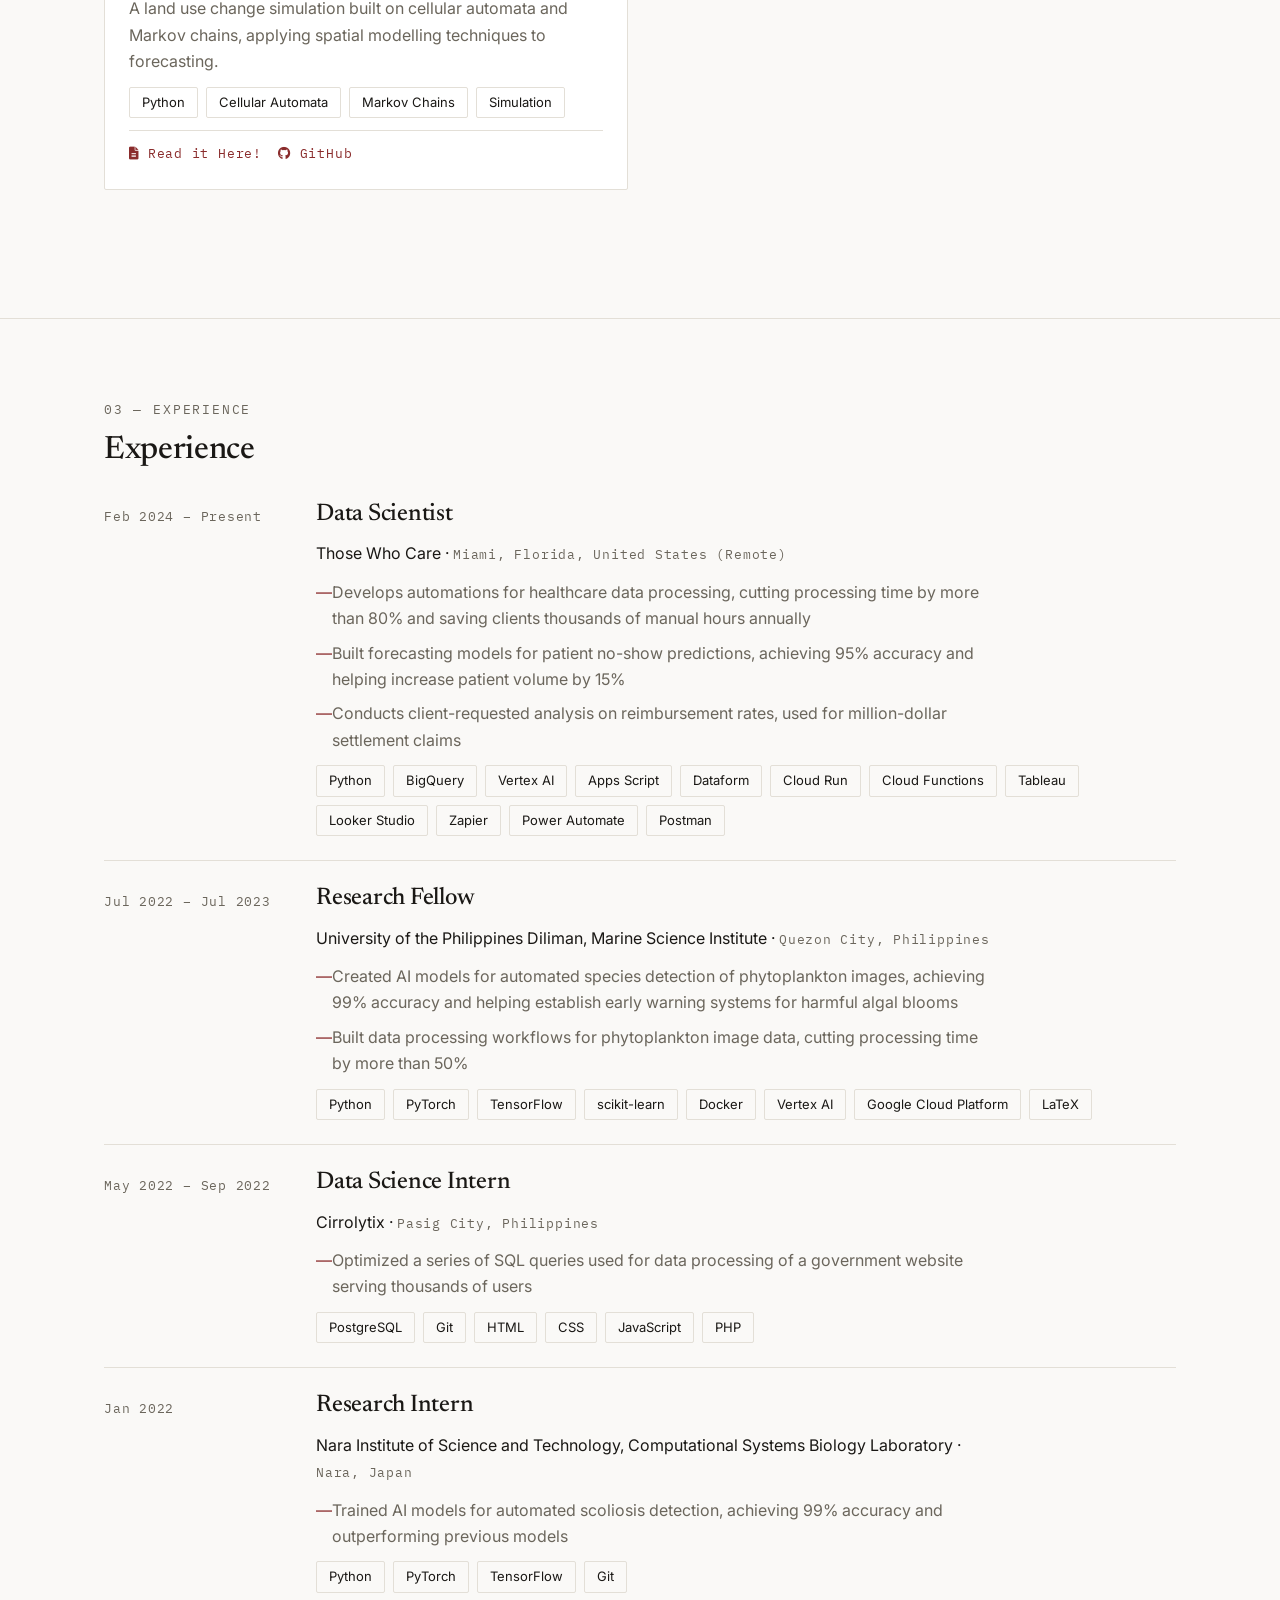
==== commit e17c0fe7: "feat: add experience timeline" ====
--- a/index.html
+++ b/index.html
@@ -68,6 +68,7 @@
   <script src="data/site.js"></script>
   <script src="data/skills.js"></script>
   <script src="data/projects.js"></script>
+  <script src="data/experience.js"></script>
   <script src="js/validate.js"></script>
   <script src="js/render.js"></script>
   <script src="js/render-projects.js"></script>
--- a/styles/components.css
+++ b/styles/components.css
@@ -199,3 +199,22 @@
   gap: var(--space-2);
 }
 .project-link:hover { text-decoration: underline; }
+
+.entries { display: flex; flex-direction: column; }
+
+.entry {
+  display: grid;
+  gap: var(--space-3);
+  padding: var(--space-5) 0;
+  border-top: 1px solid var(--rule);
+}
+.entry:first-child { border-top: 0; padding-top: 0; }
+@media (min-width: 900px) { .entry { grid-template-columns: 180px 1fr; gap: var(--space-6); } }
+
+.entry-period { padding-top: 0.35rem; }
+.entry-body { display: flex; flex-direction: column; gap: var(--space-3); }
+.entry-title { font-size: var(--step-2); }
+.entry-subtitle { margin: 0; color: var(--ink); }
+.entry-bullets { display: flex; flex-direction: column; gap: var(--space-2); color: var(--ink-muted); }
+.entry-bullets li { padding-left: var(--space-4); position: relative; max-width: var(--measure); }
+.entry-bullets li::before { content: "—"; position: absolute; left: 0; color: var(--accent); }
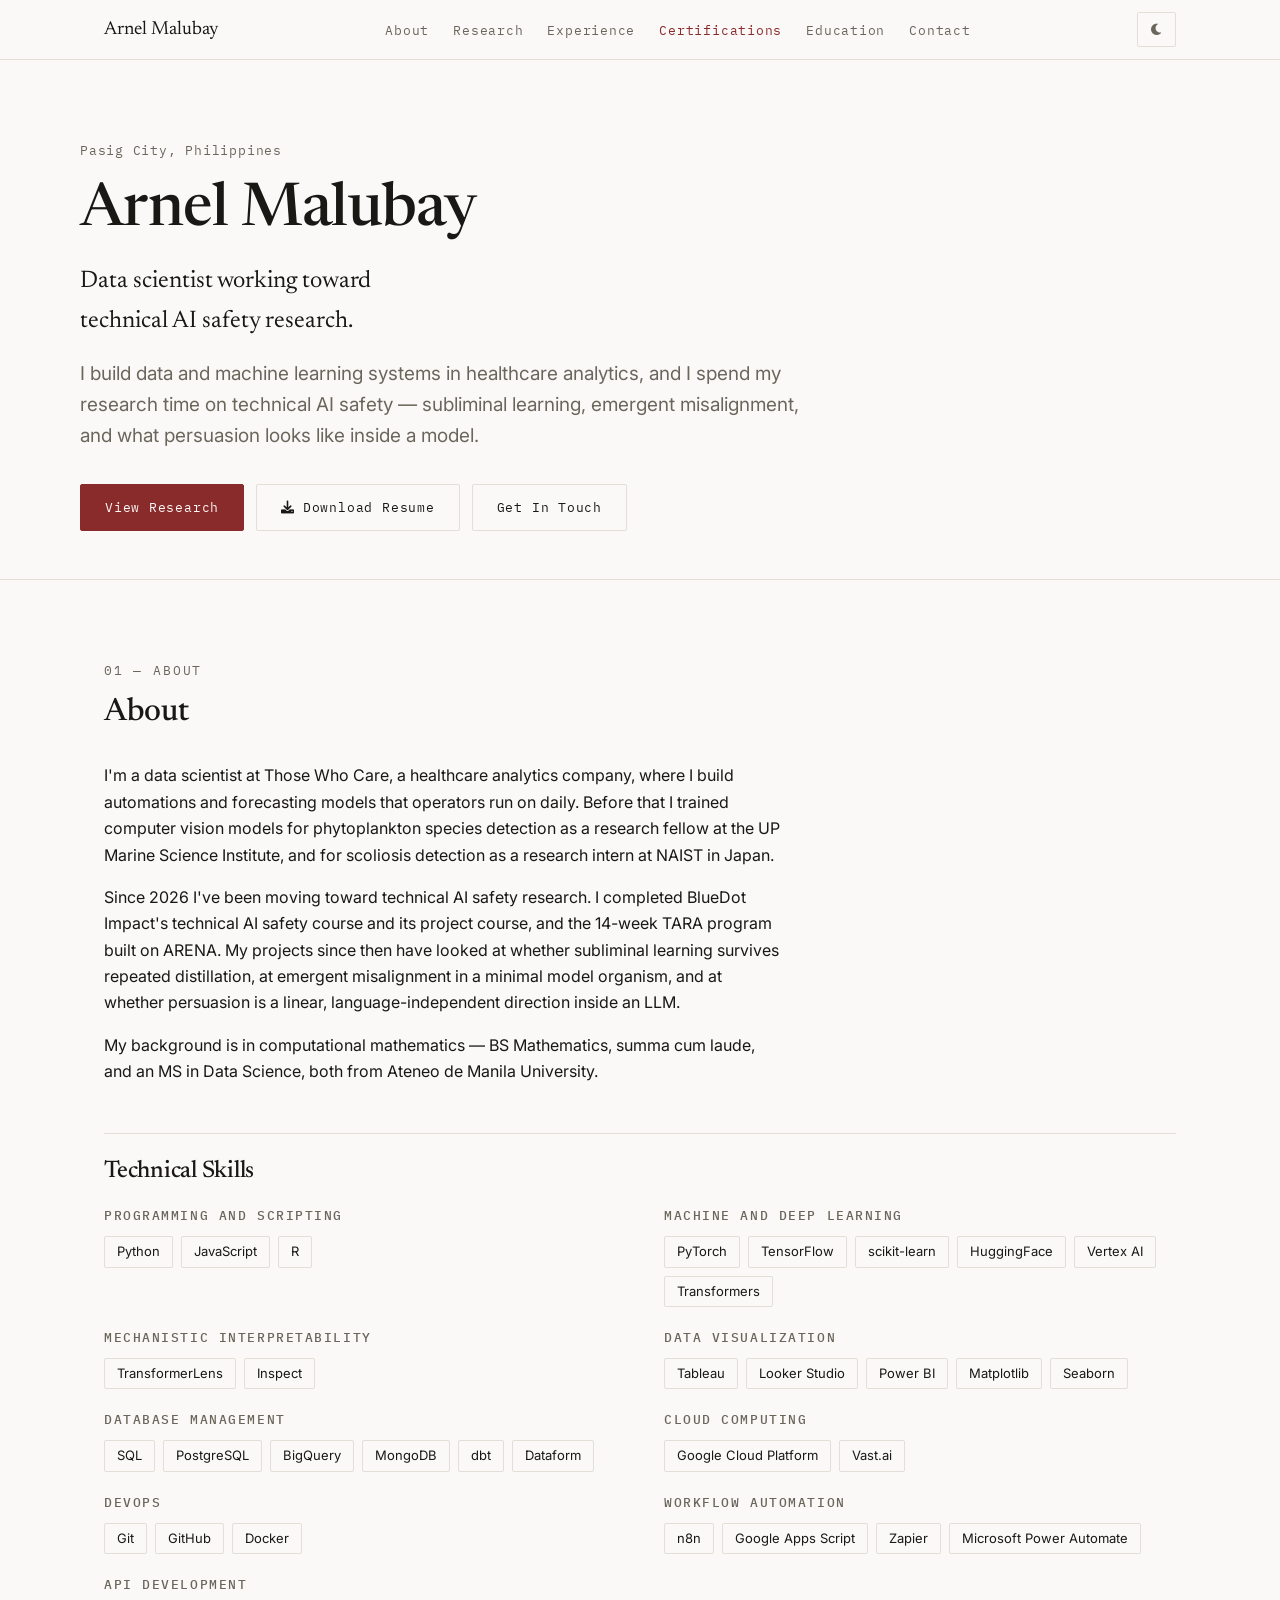
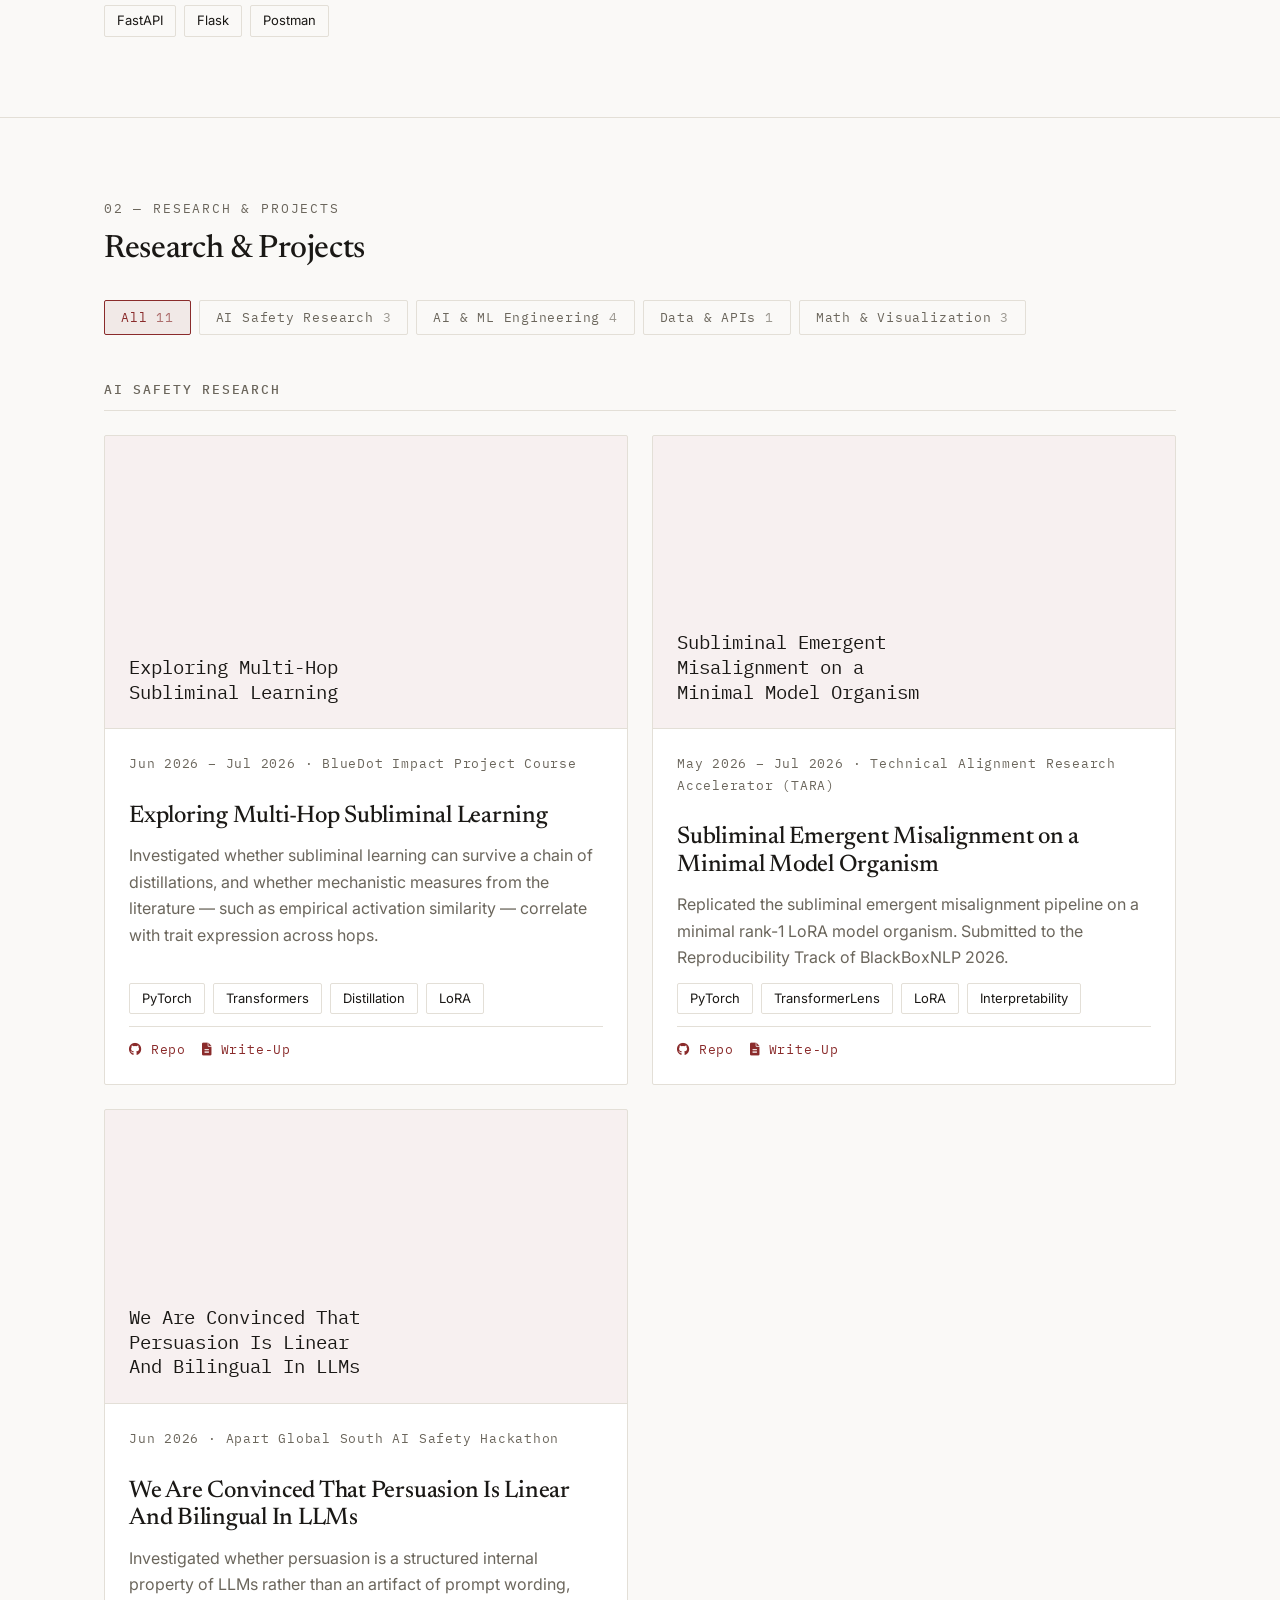
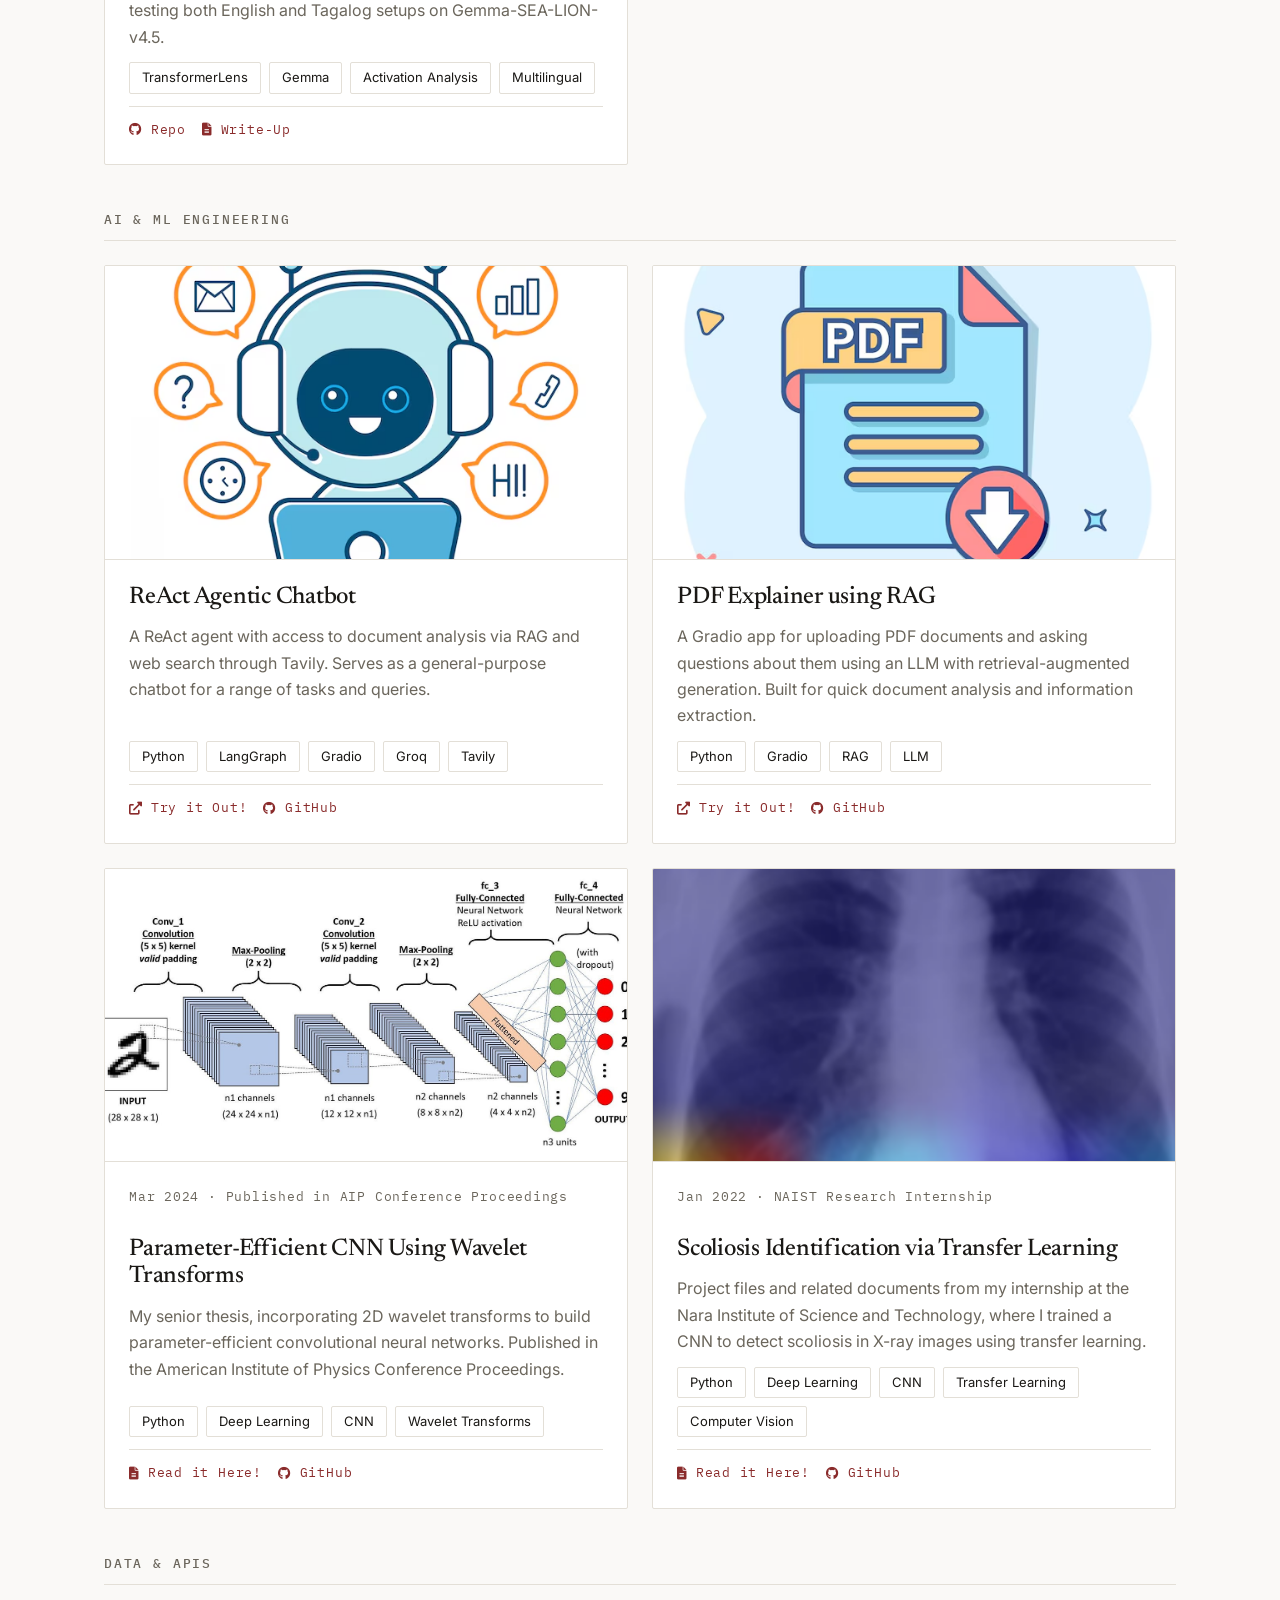
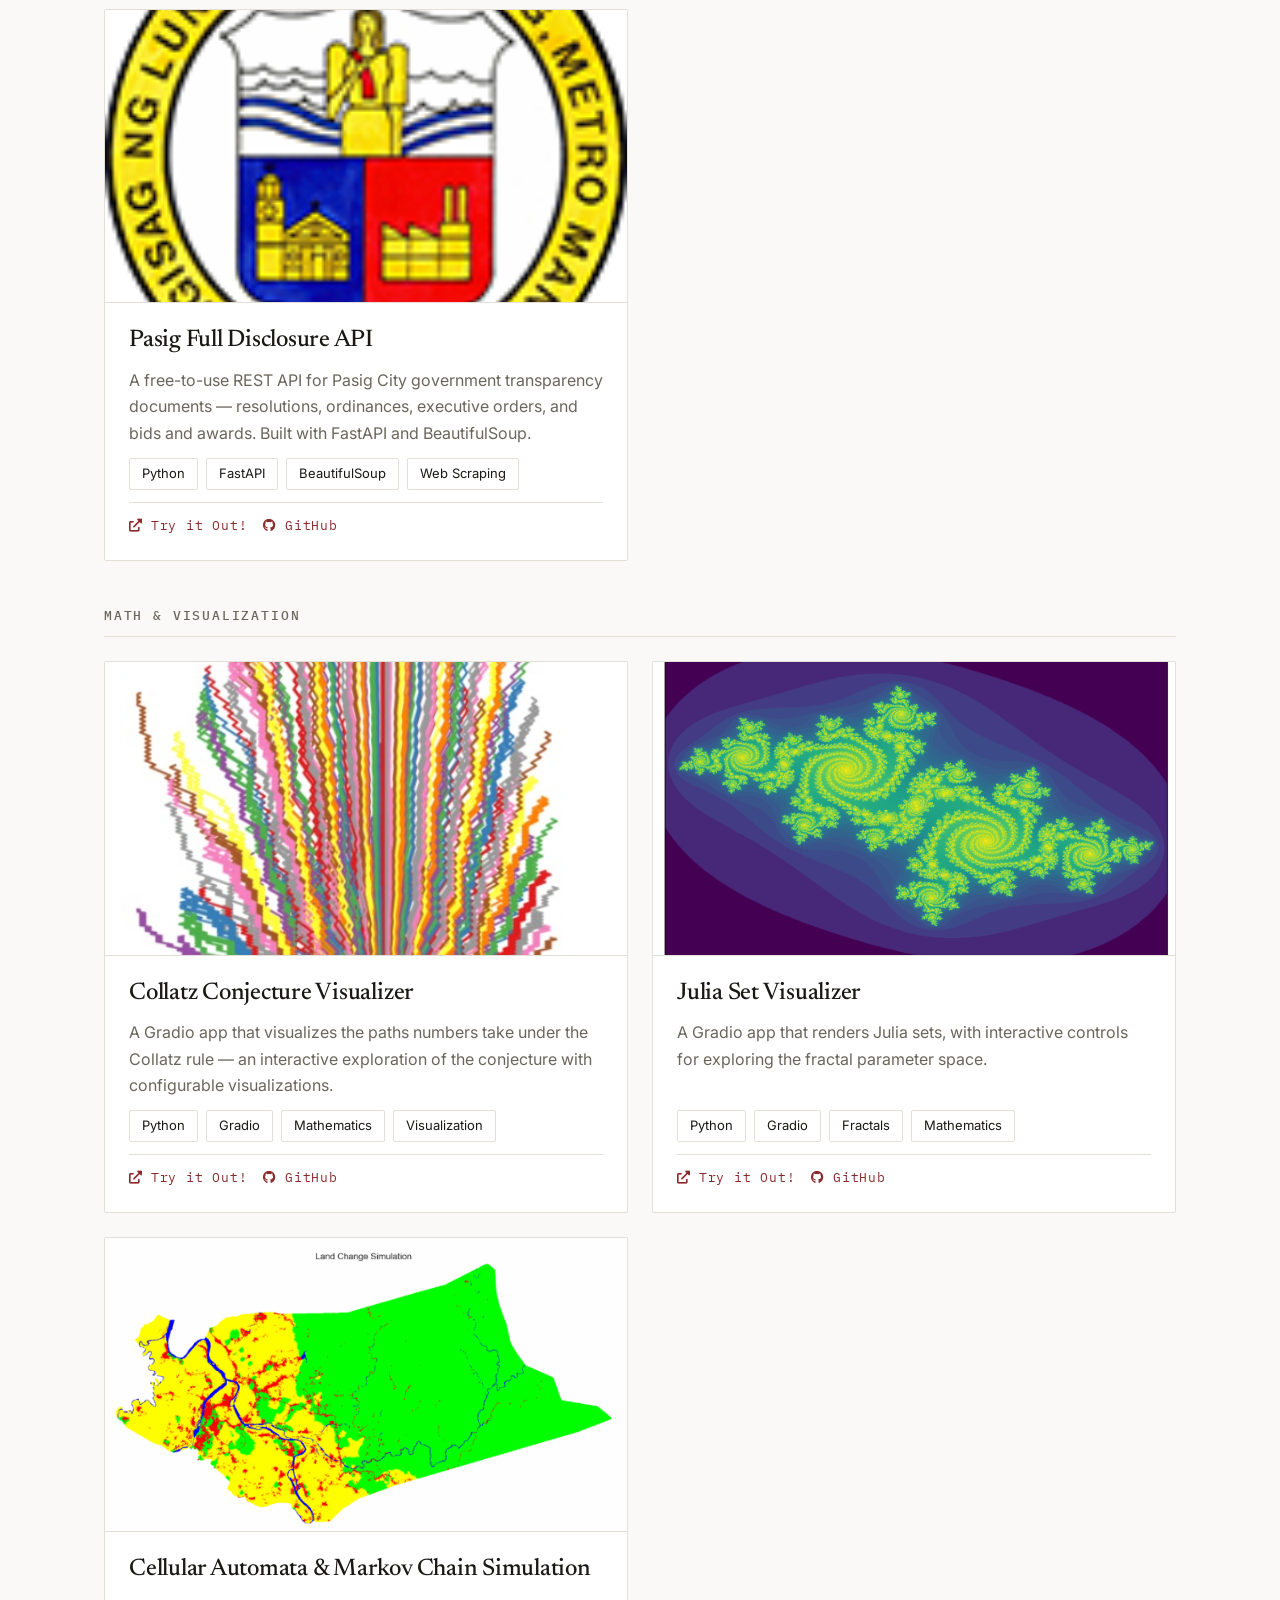
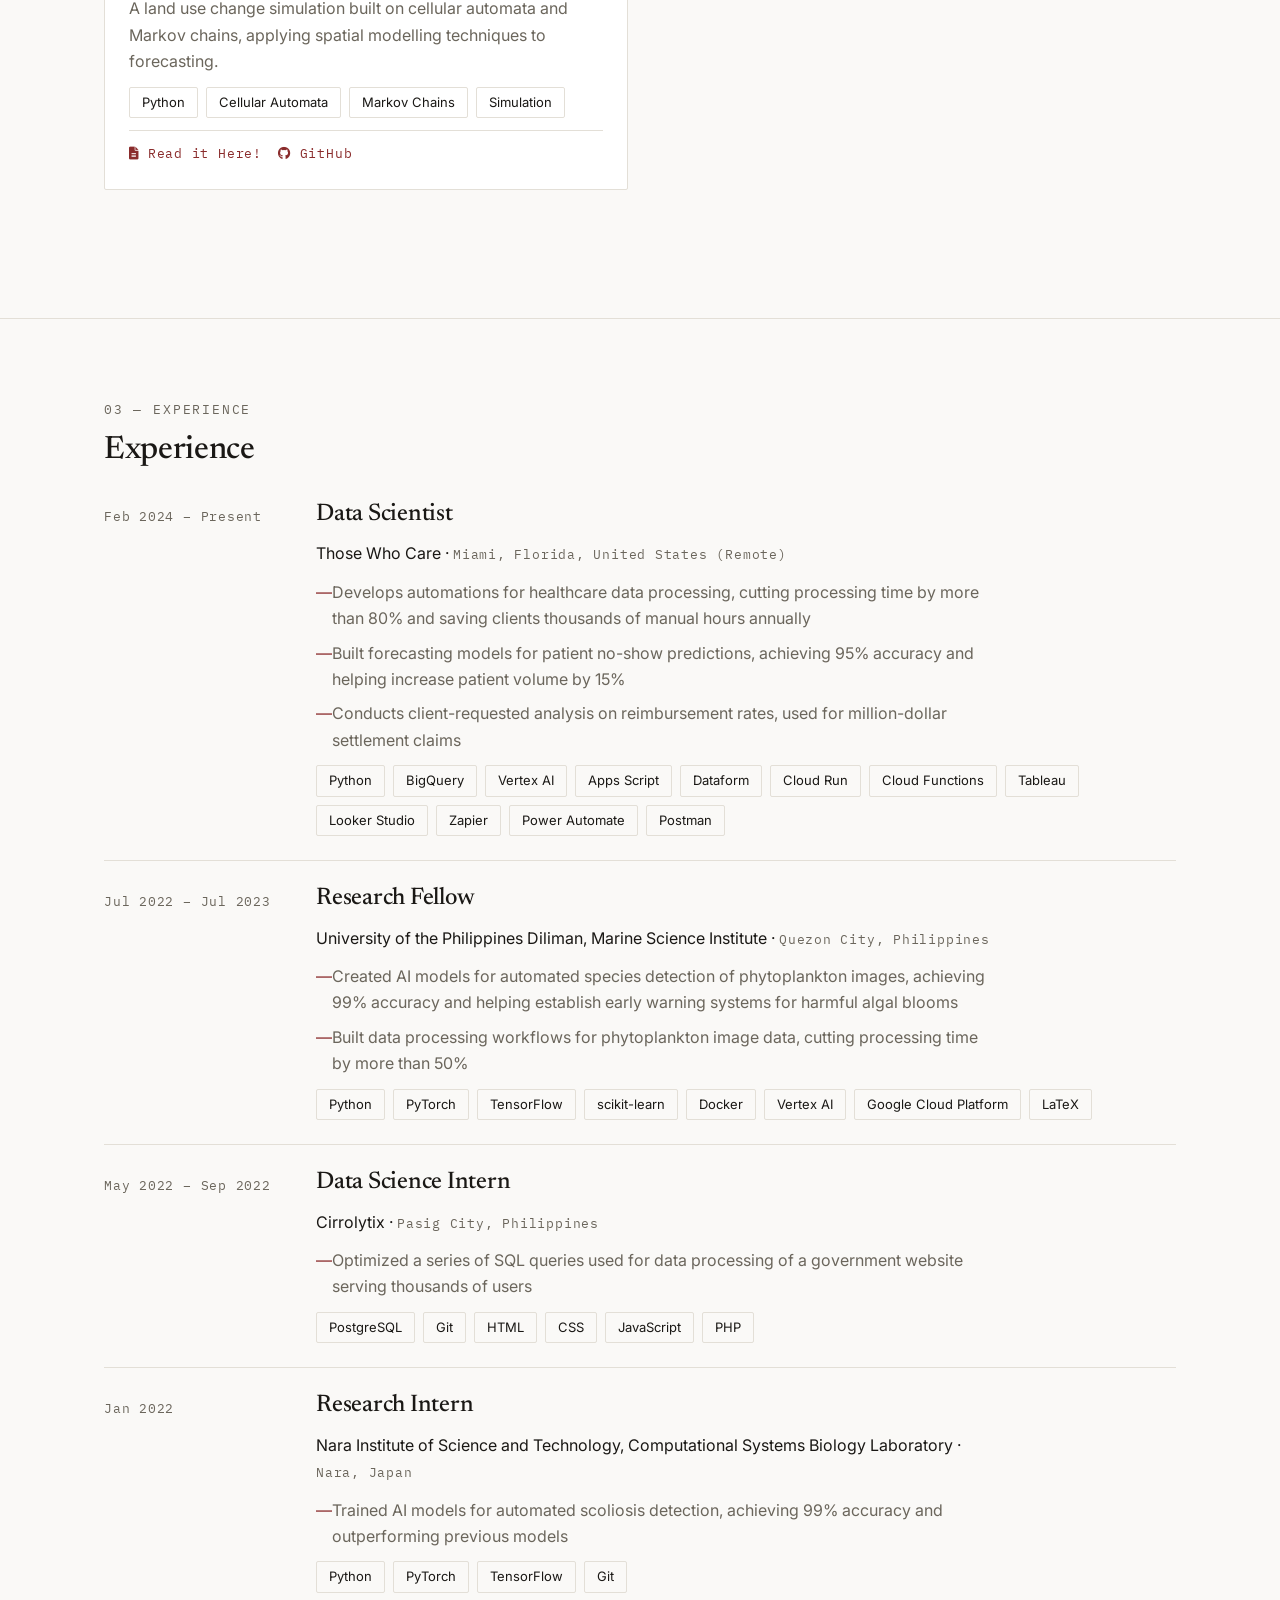
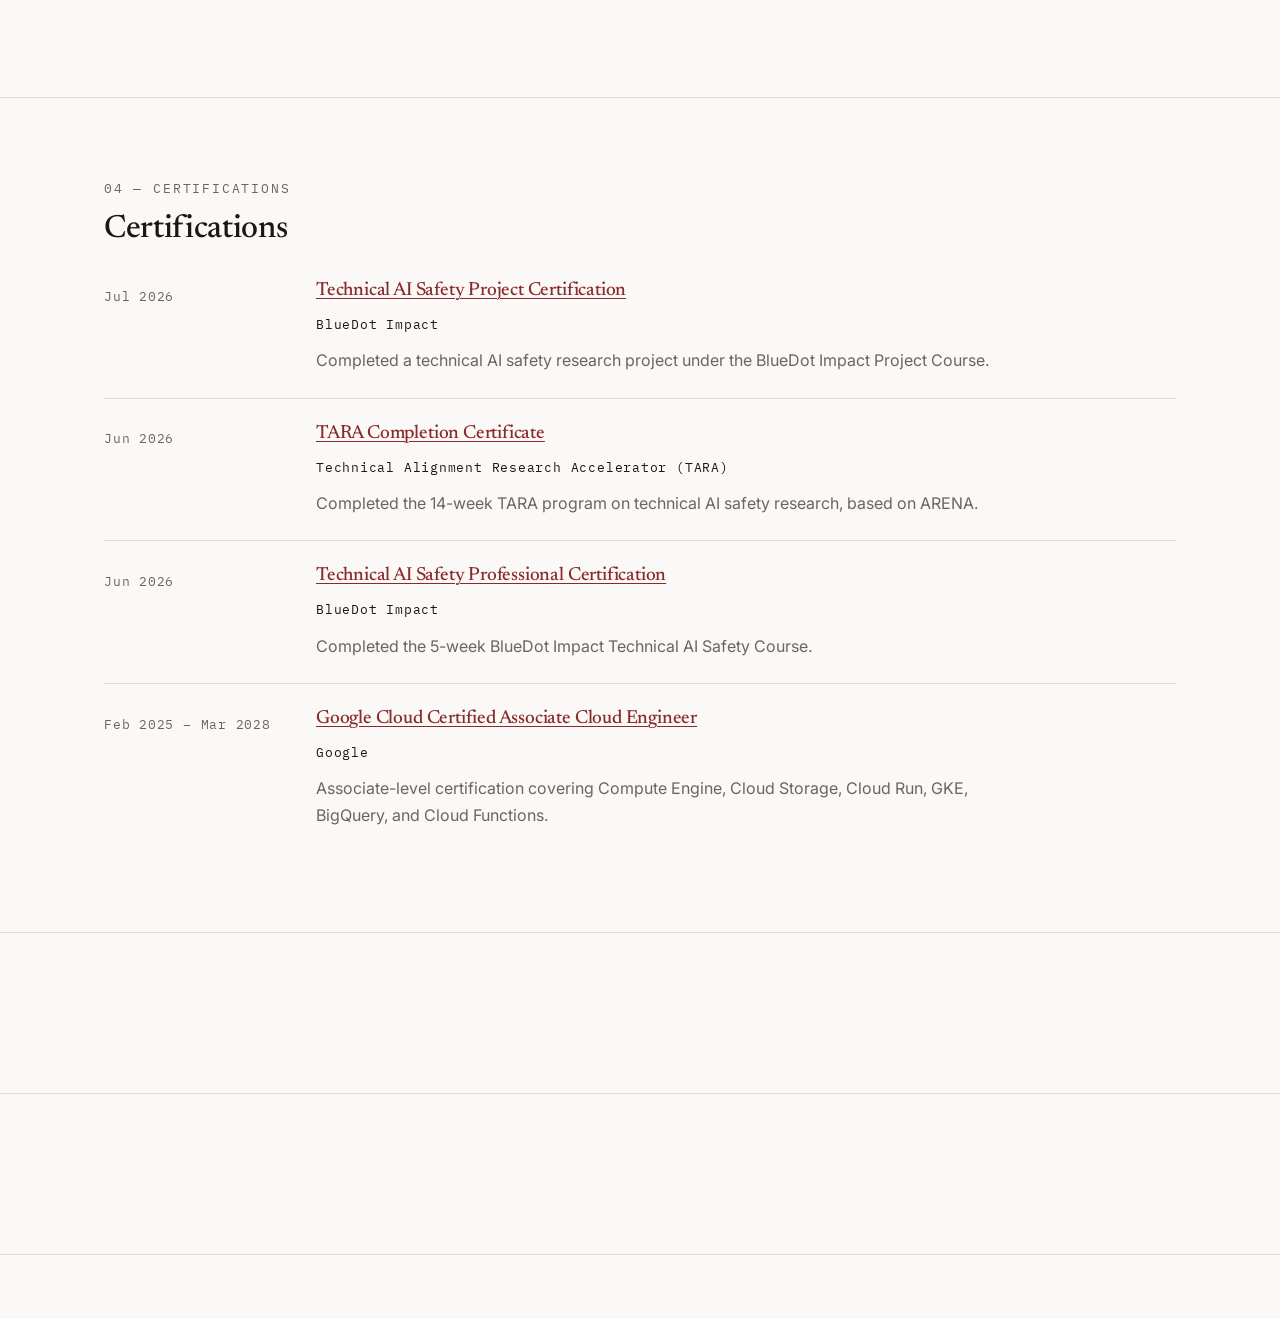
==== commit ec433e2a: "feat: add certifications section" ====
--- a/index.html
+++ b/index.html
@@ -69,6 +69,7 @@
   <script src="data/skills.js"></script>
   <script src="data/projects.js"></script>
   <script src="data/experience.js"></script>
+  <script src="data/certifications.js"></script>
   <script src="js/validate.js"></script>
   <script src="js/render.js"></script>
   <script src="js/render-projects.js"></script>
--- a/styles/components.css
+++ b/styles/components.css
@@ -218,3 +218,6 @@
 .entry-bullets { display: flex; flex-direction: column; gap: var(--space-2); color: var(--ink-muted); }
 .entry-bullets li { padding-left: var(--space-4); position: relative; max-width: var(--measure); }
 .entry-bullets li::before { content: "—"; position: absolute; left: 0; color: var(--accent); }
+
+.entry-title-sm { font-size: var(--step-1); }
+.entry-note { color: var(--ink-muted); margin: 0; }
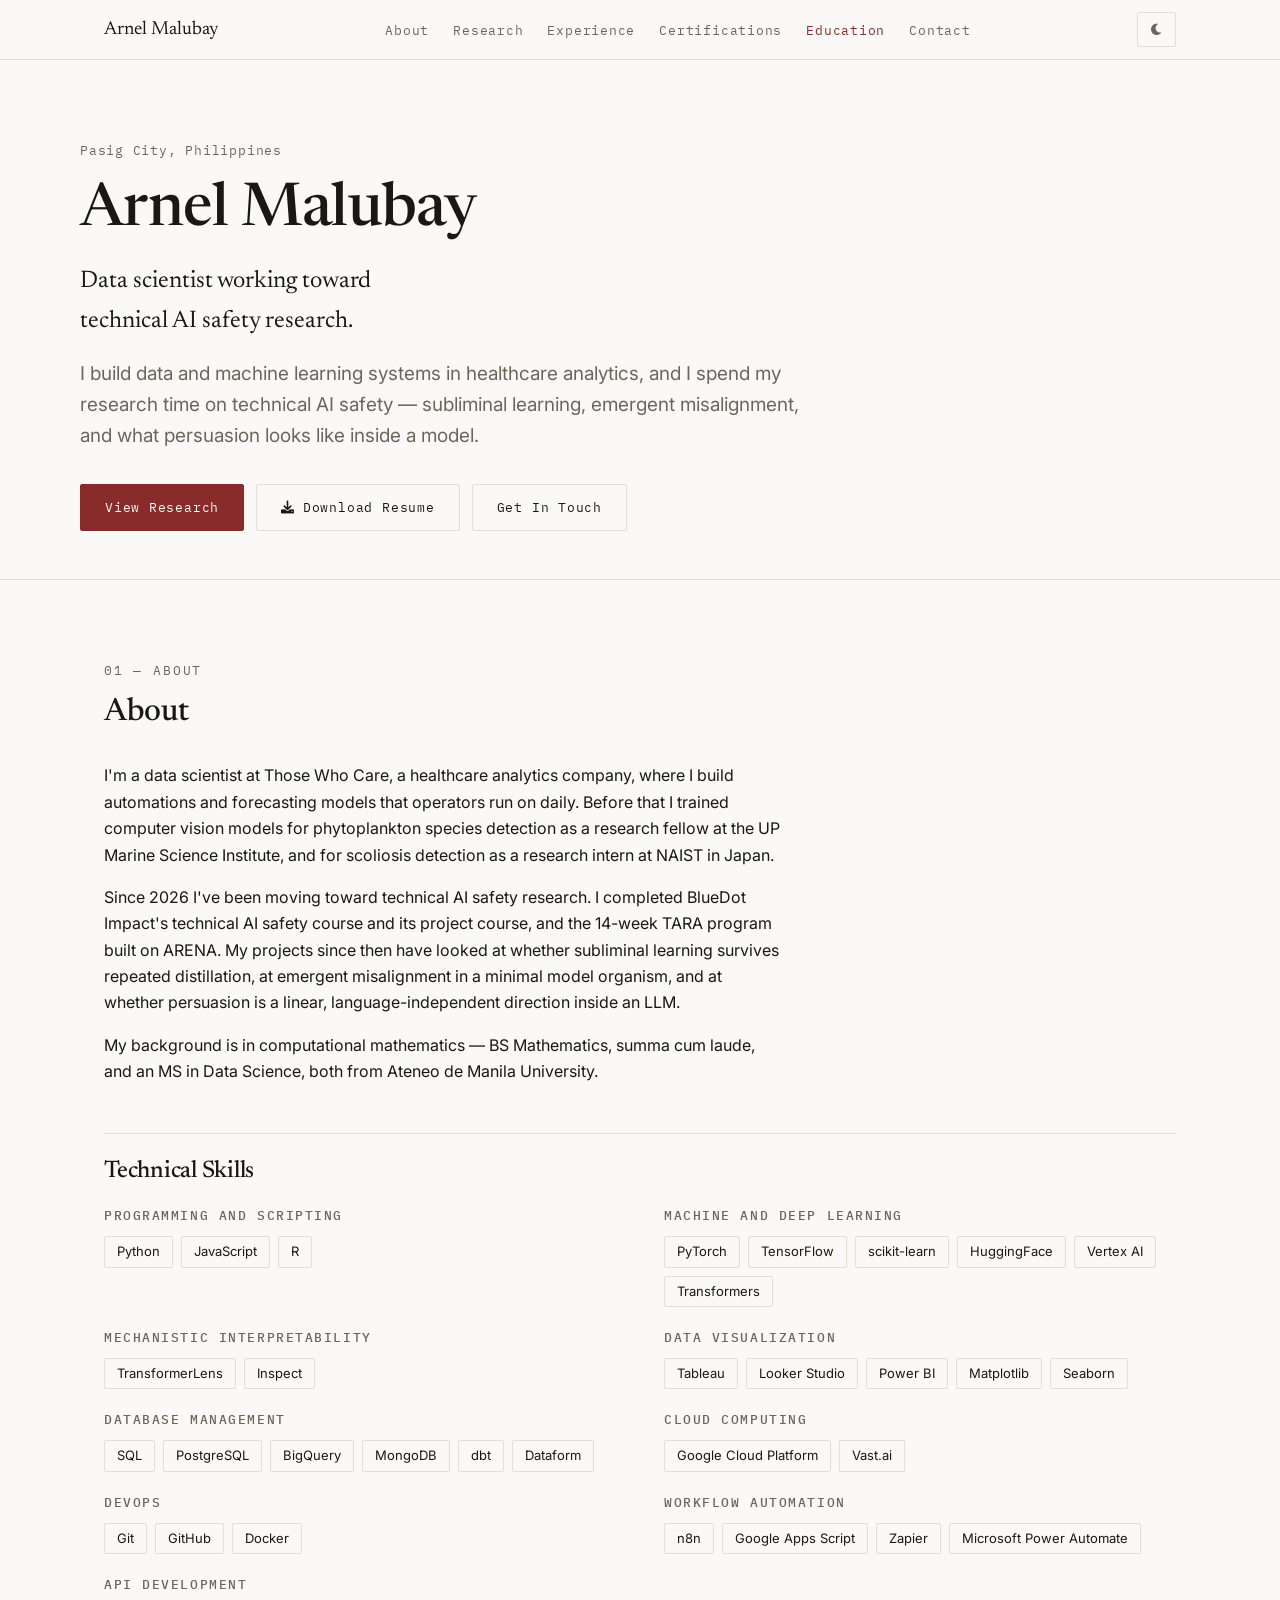
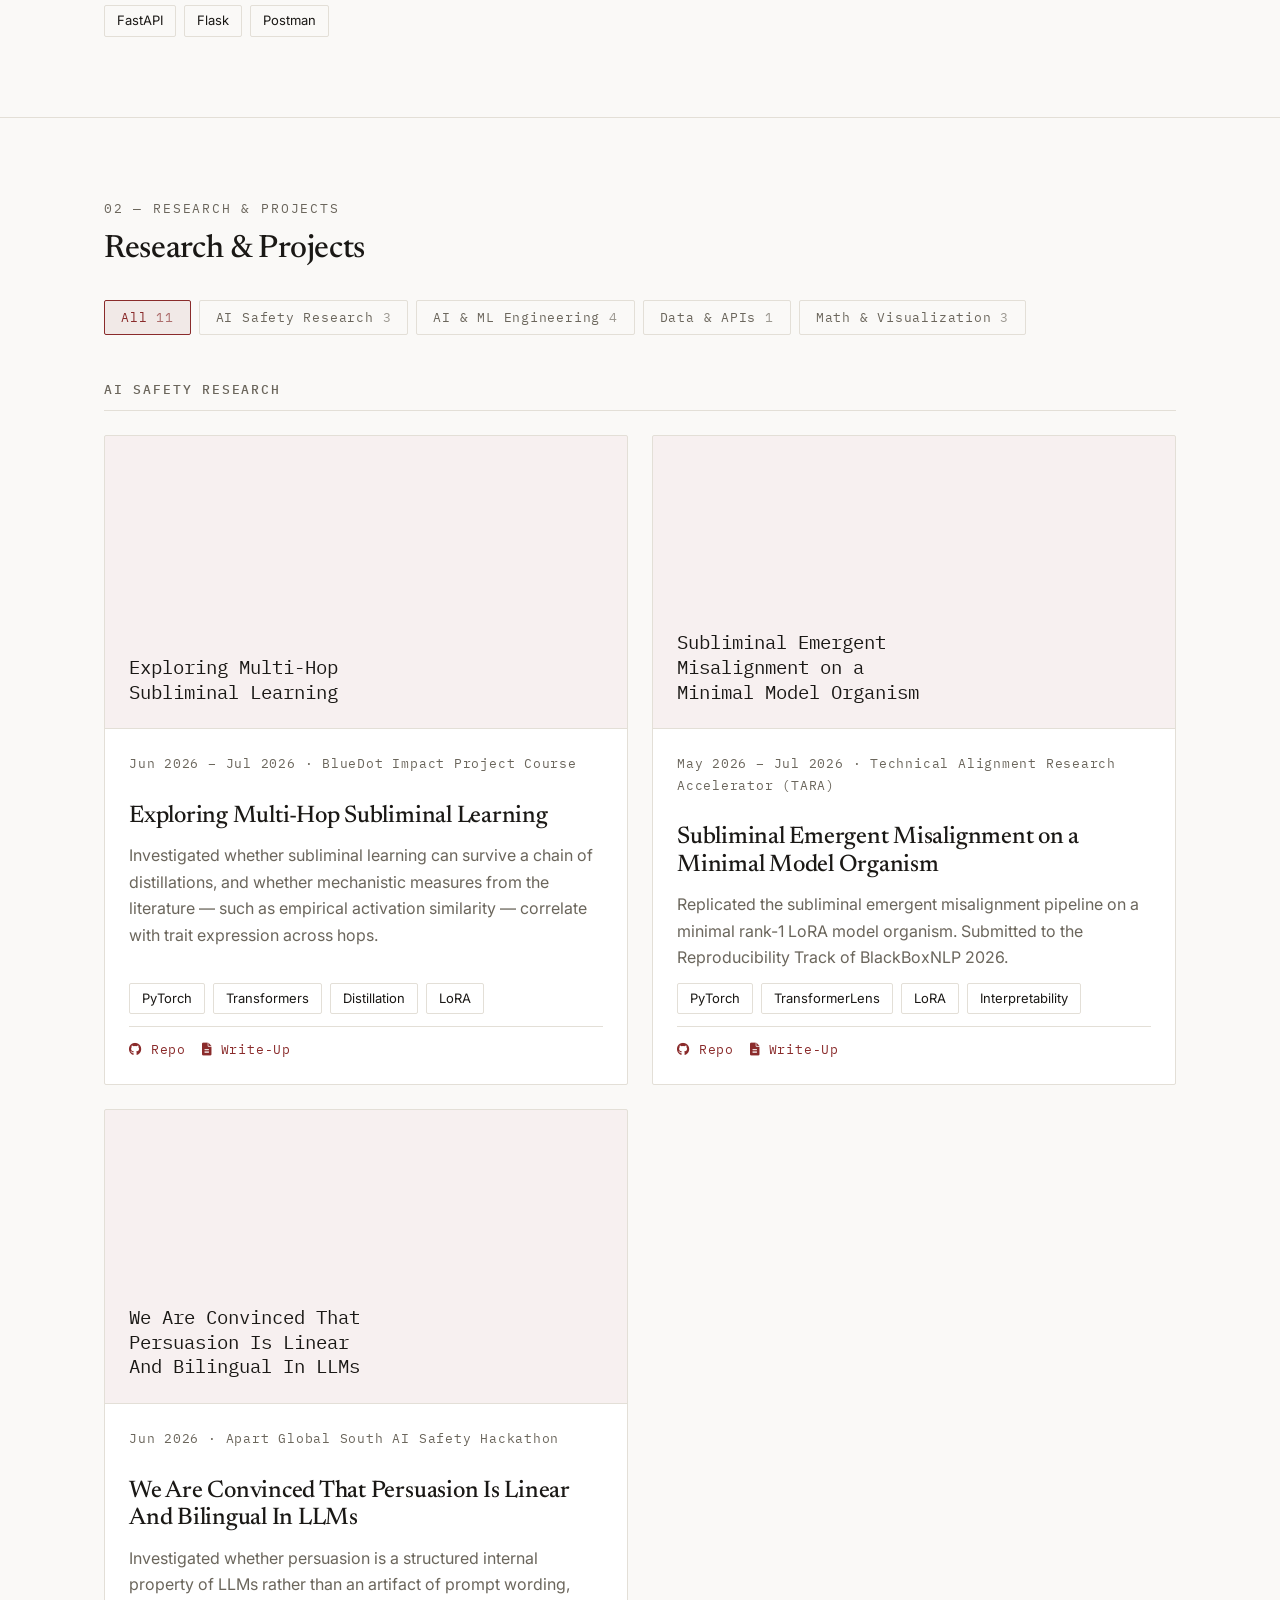
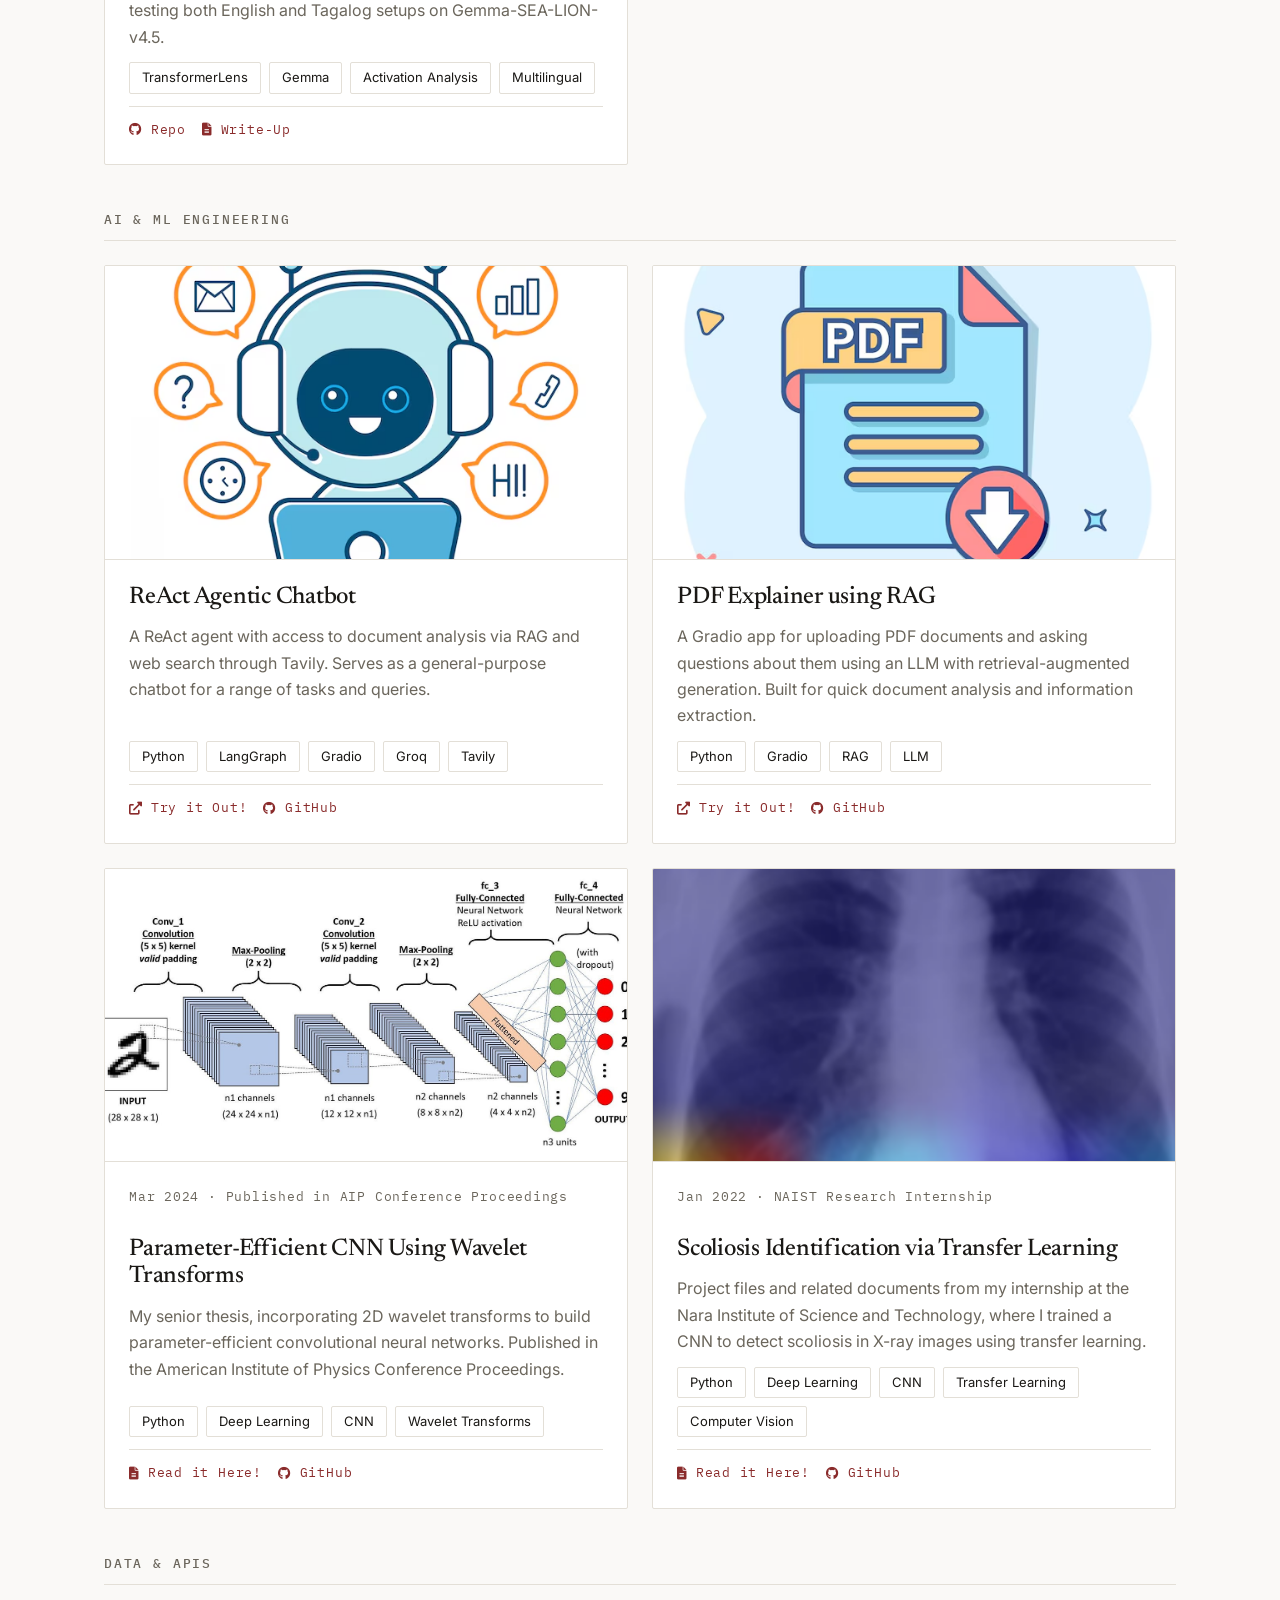
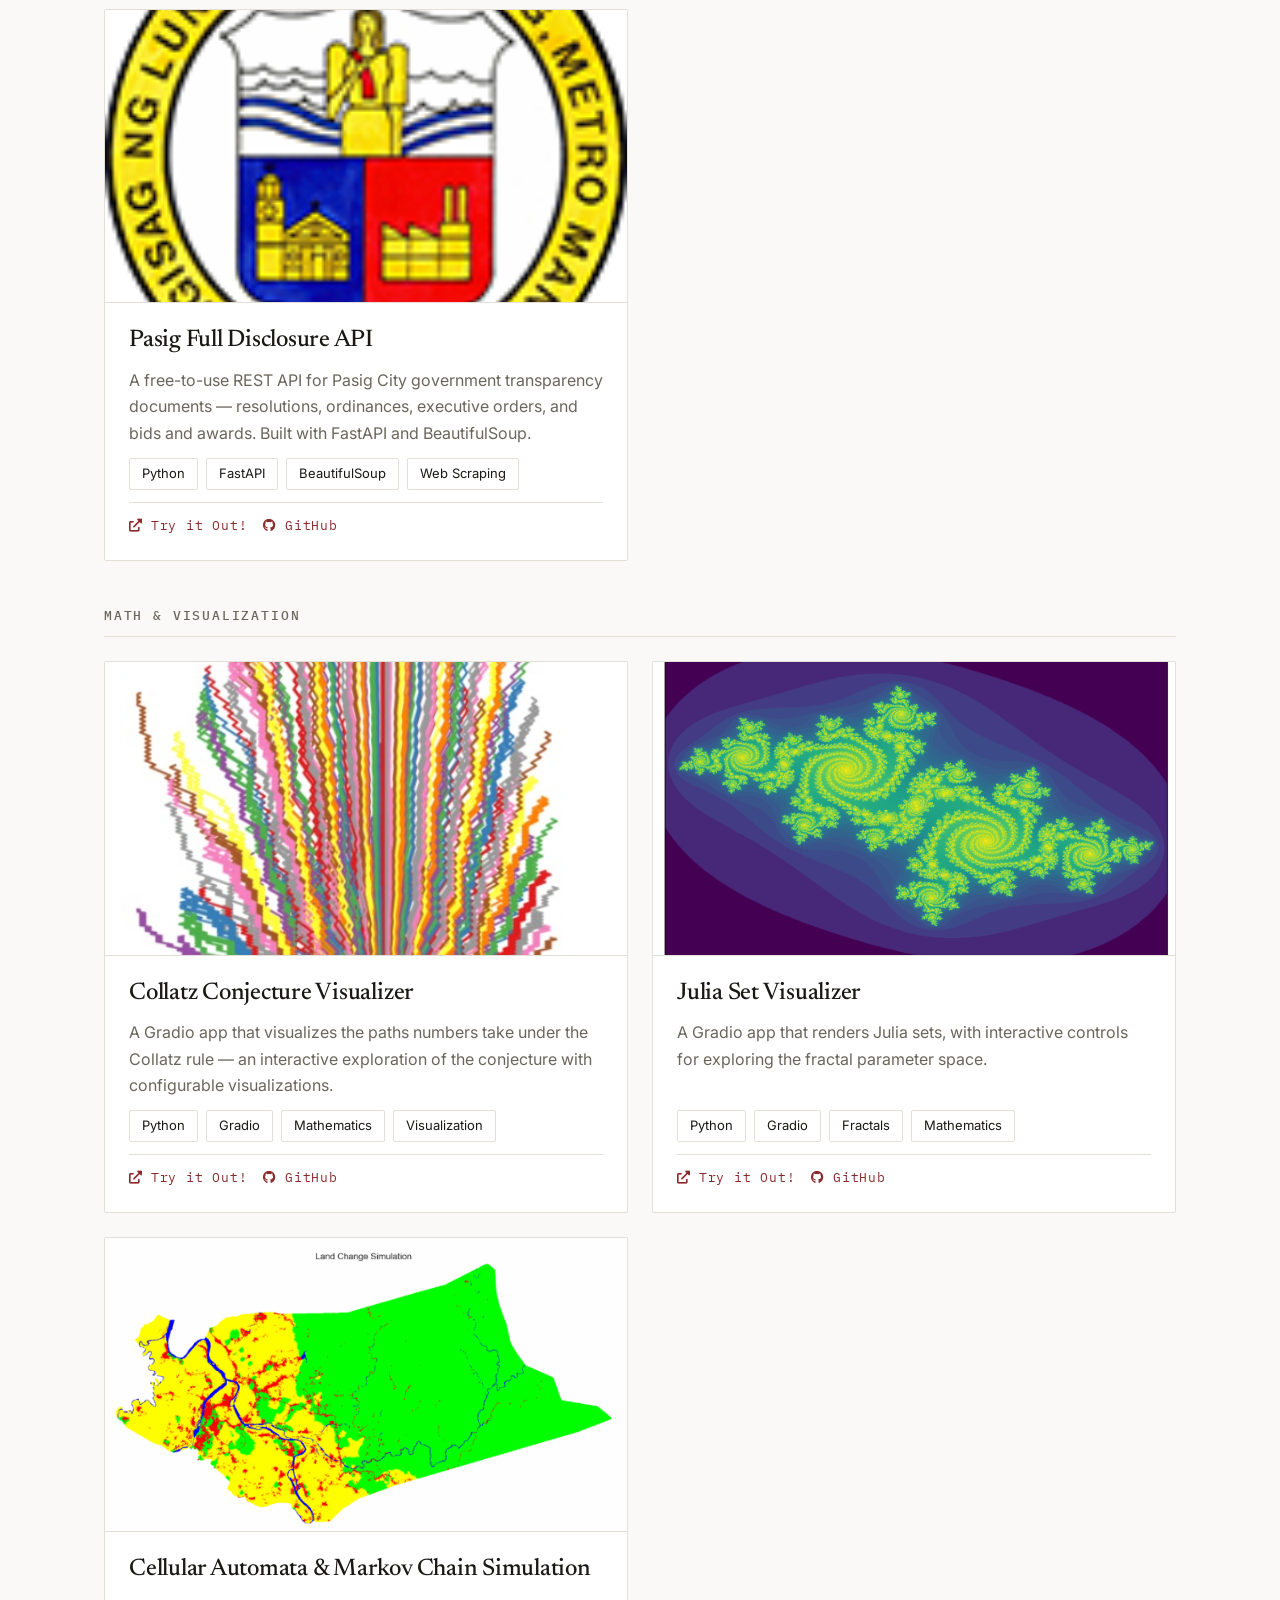
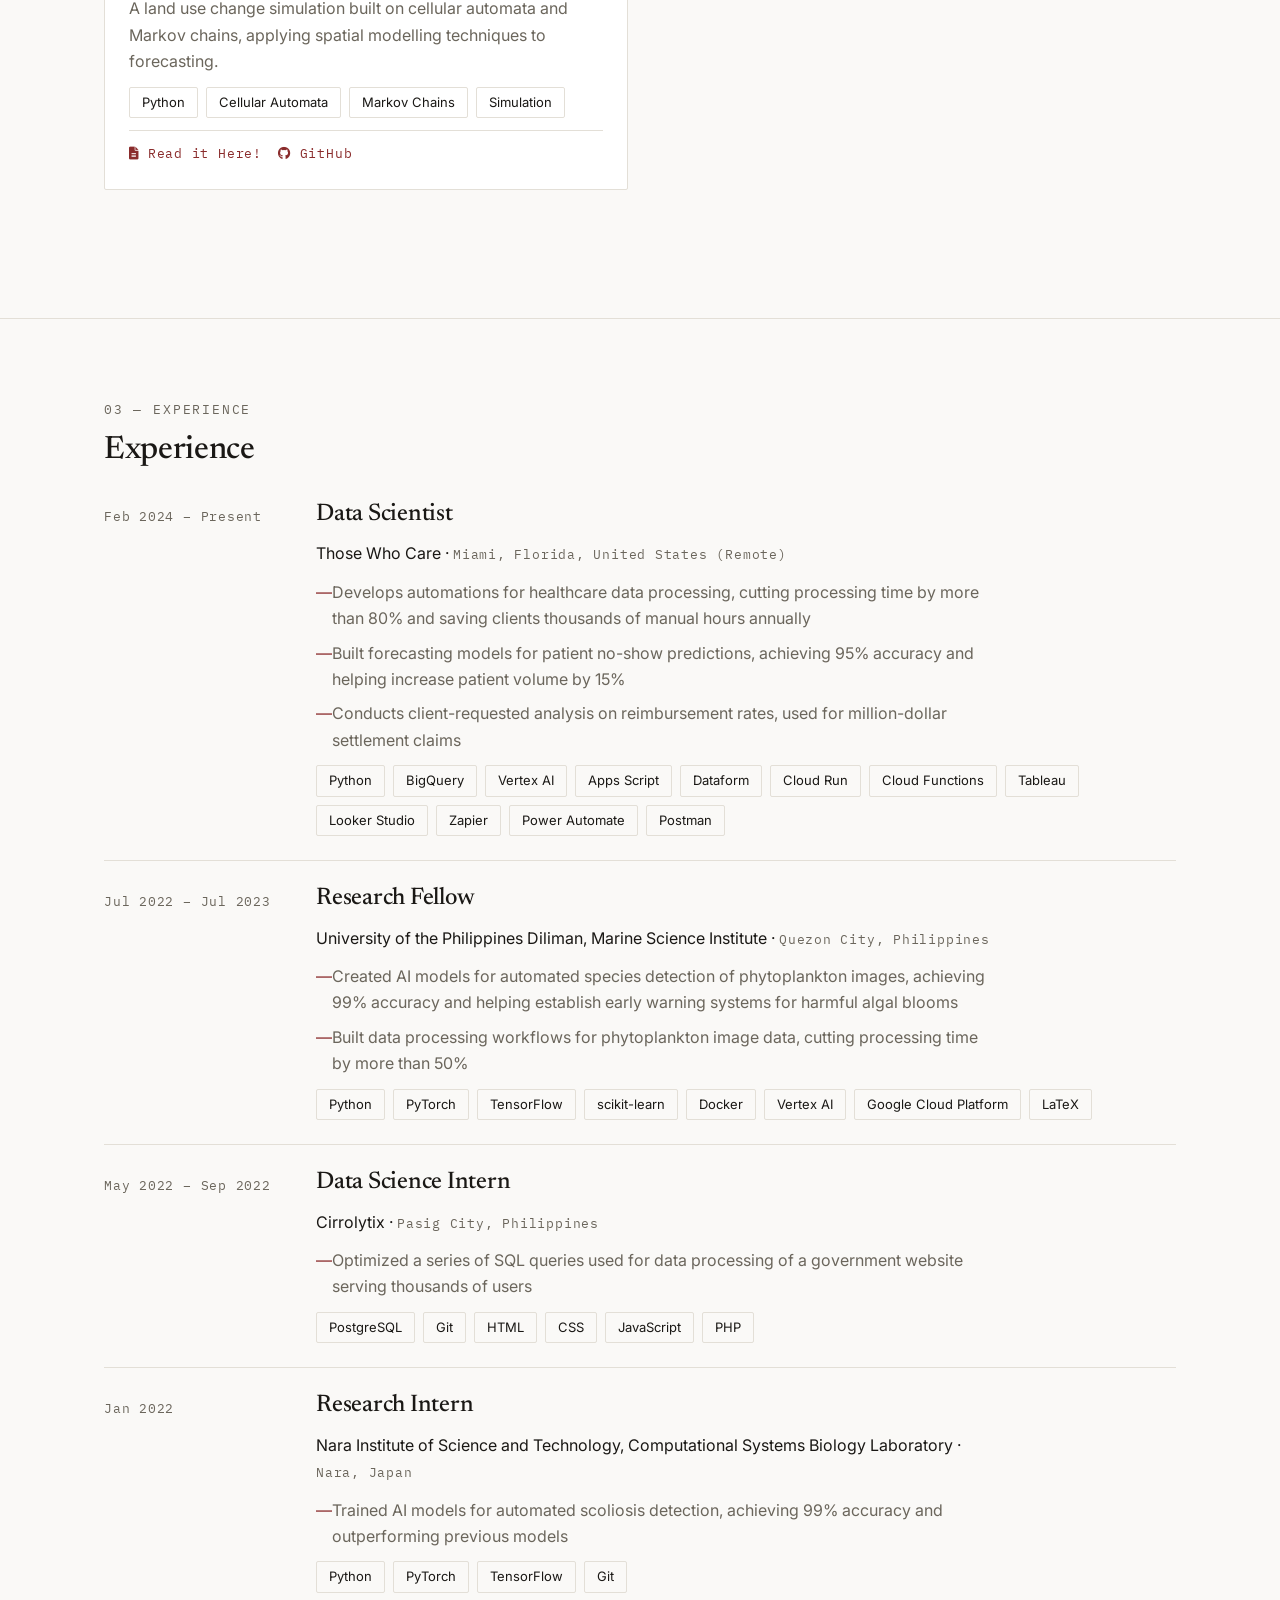
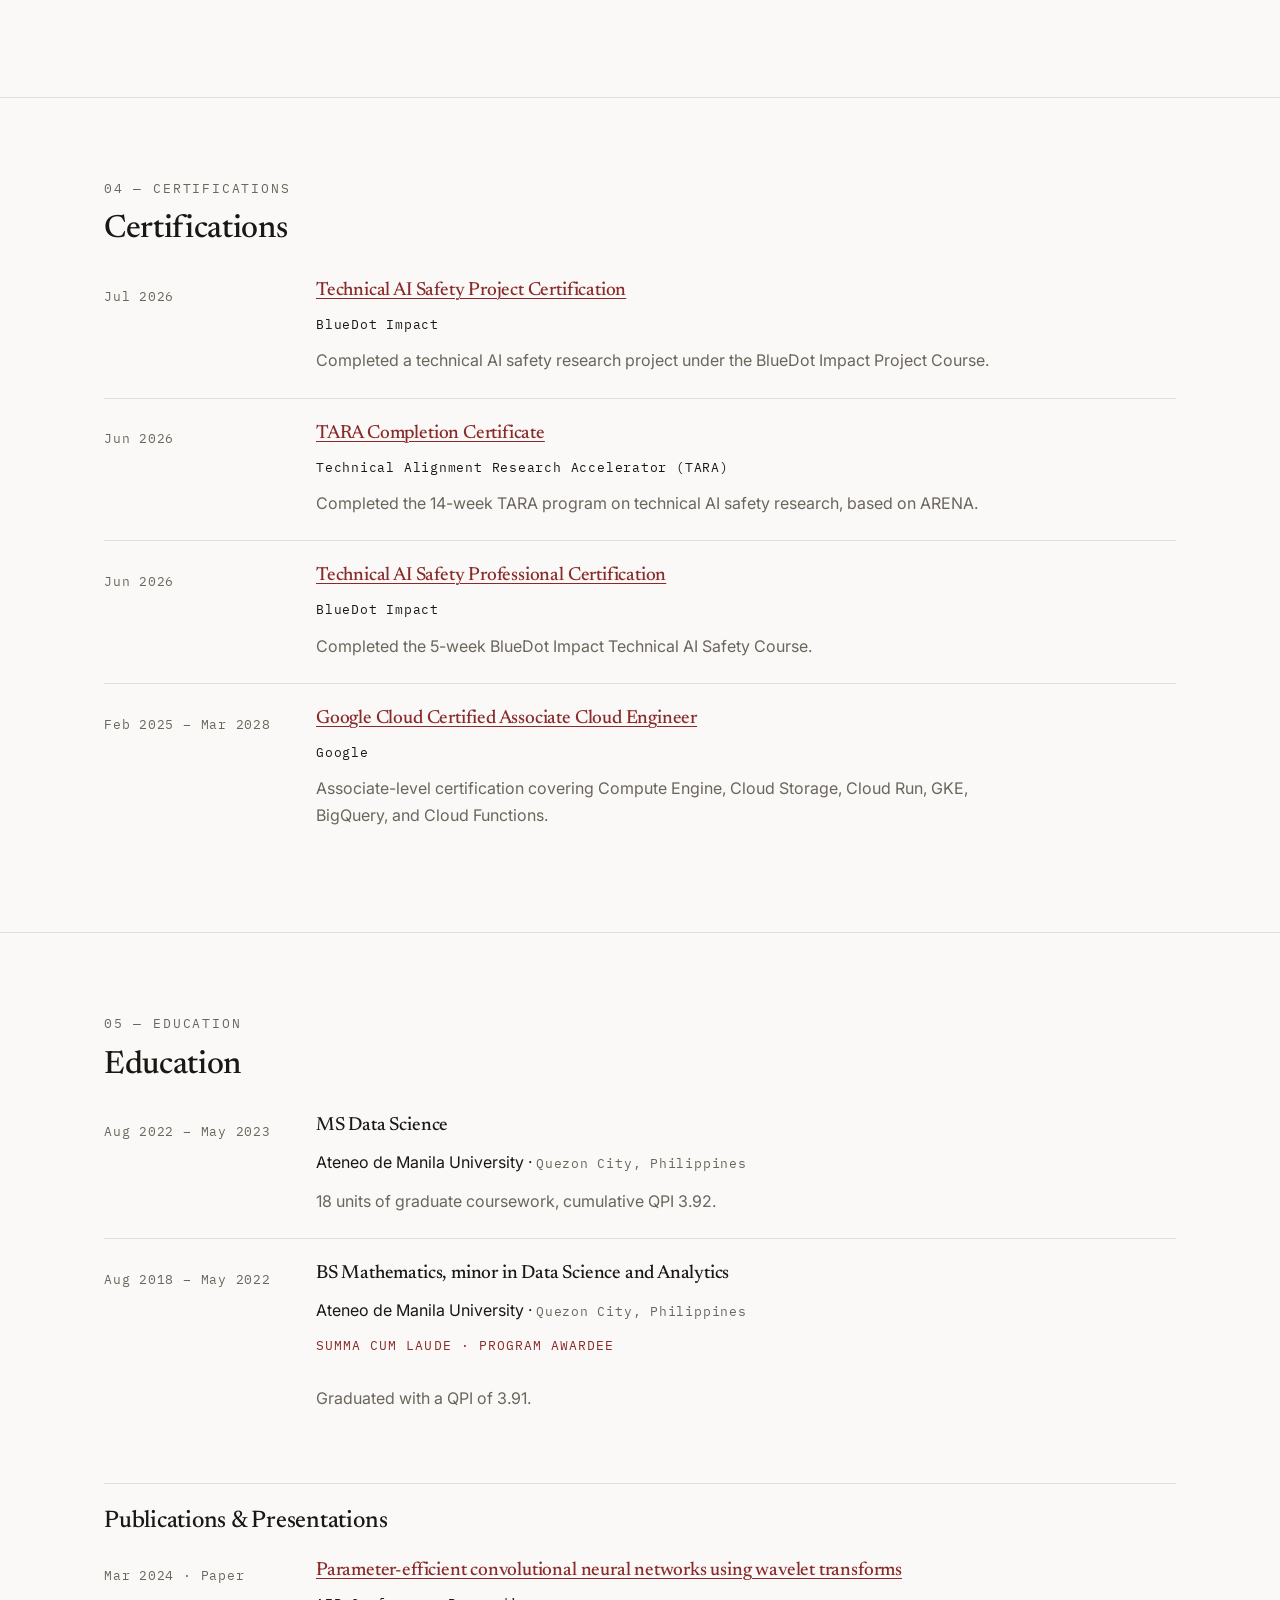
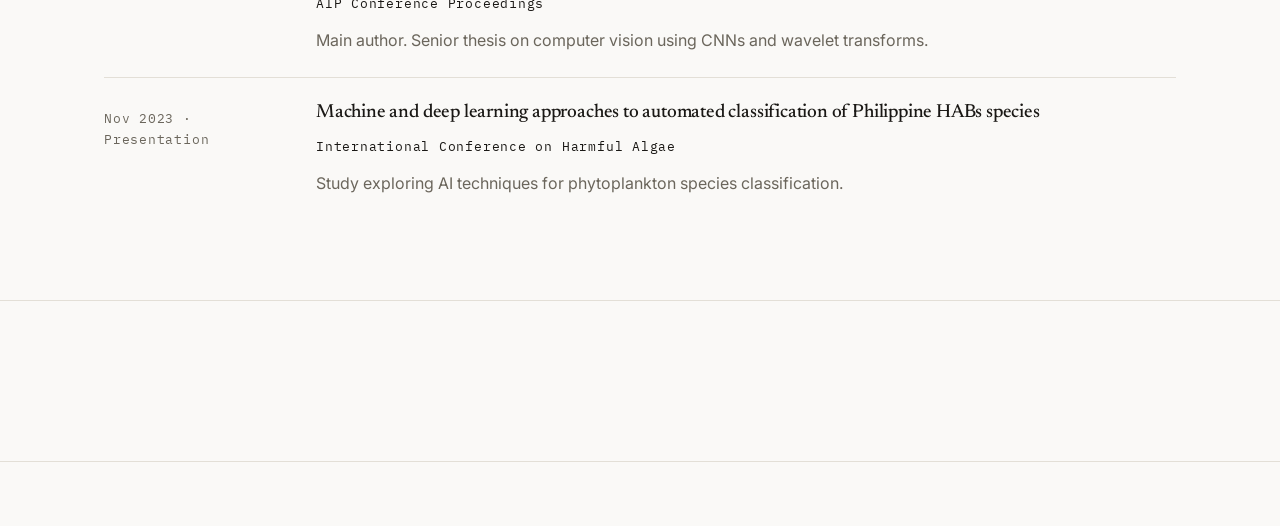
==== commit 26e7d8e8: "feat: add education and publications sections Adds the Education section (05) with two Ateneo de Man" ====
--- a/index.html
+++ b/index.html
@@ -70,6 +70,8 @@
   <script src="data/projects.js"></script>
   <script src="data/experience.js"></script>
   <script src="data/certifications.js"></script>
+  <script src="data/education.js"></script>
+  <script src="data/publications.js"></script>
   <script src="js/validate.js"></script>
   <script src="js/render.js"></script>
   <script src="js/render-projects.js"></script>
--- a/styles/components.css
+++ b/styles/components.css
@@ -221,3 +221,4 @@
 
 .entry-title-sm { font-size: var(--step-1); }
 .entry-note { color: var(--ink-muted); margin: 0; }
+.entry-honors { color: var(--accent); letter-spacing: 0.08em; text-transform: uppercase; }
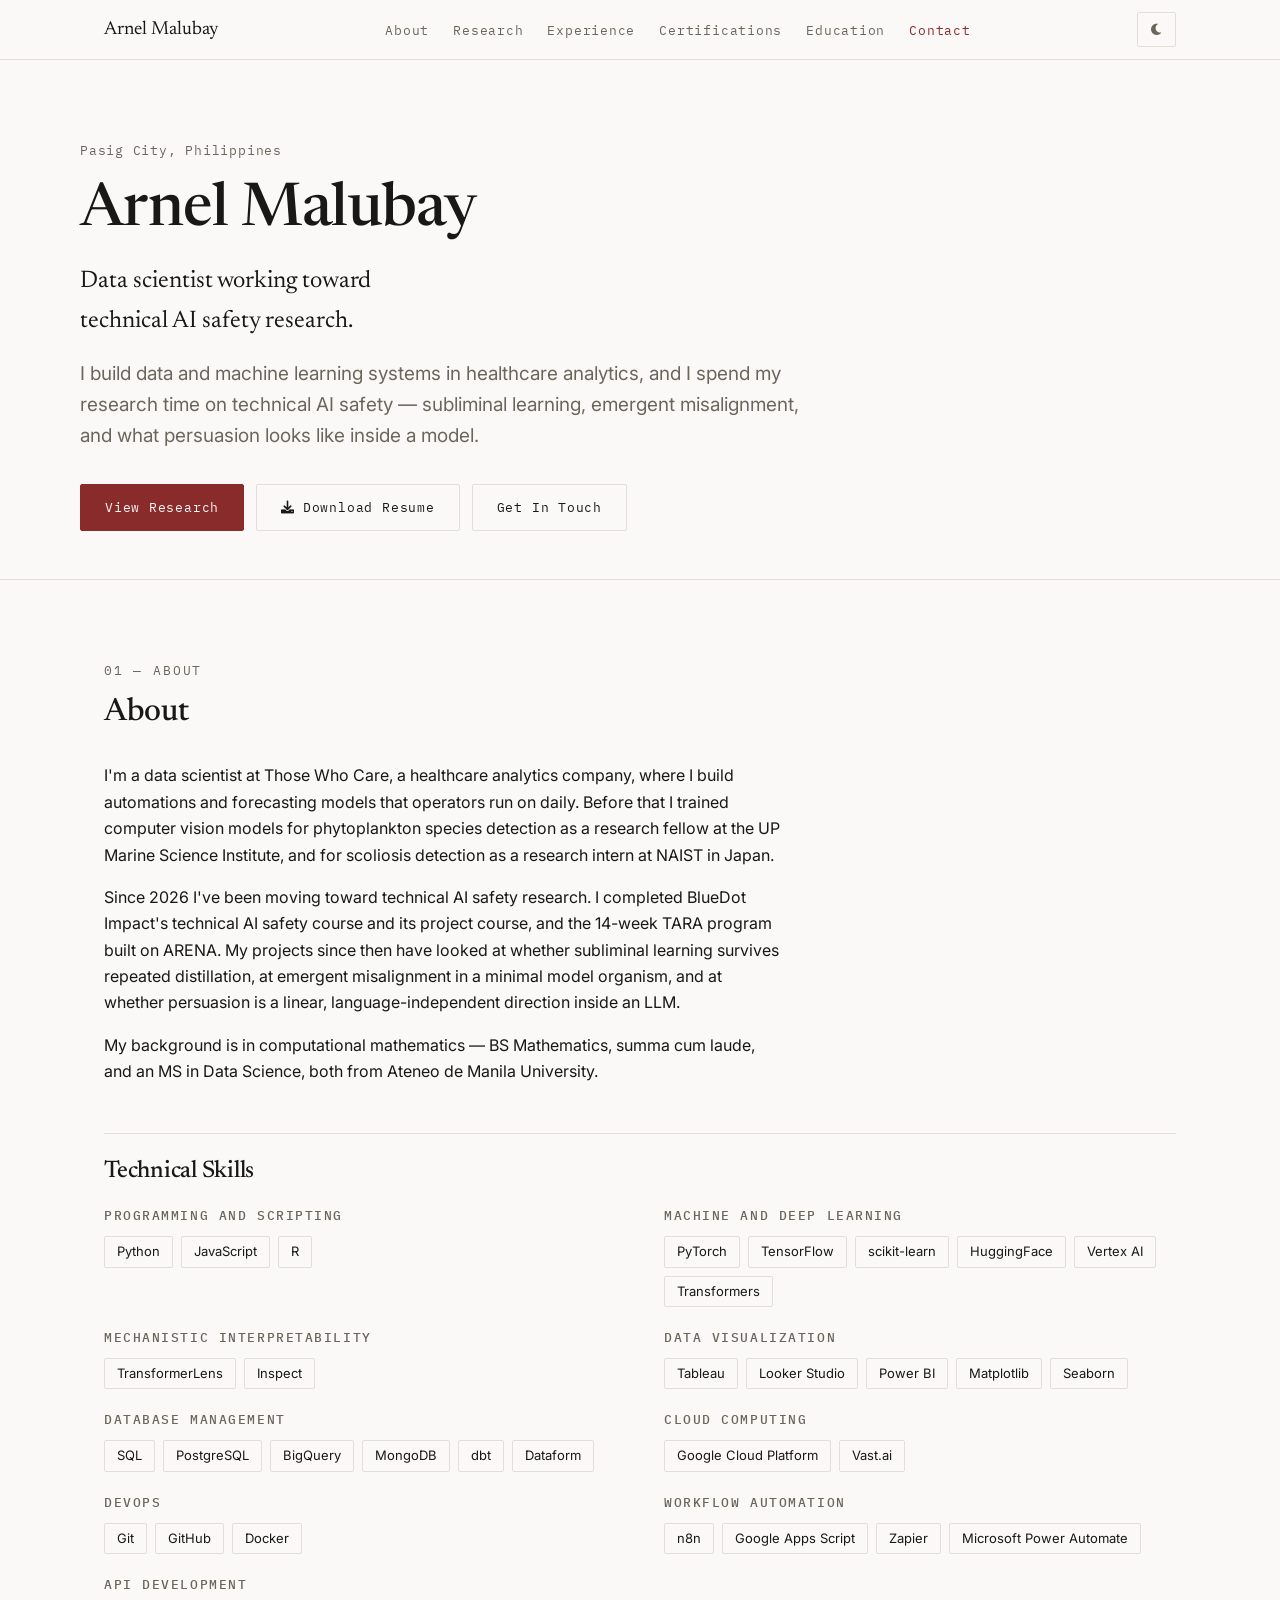
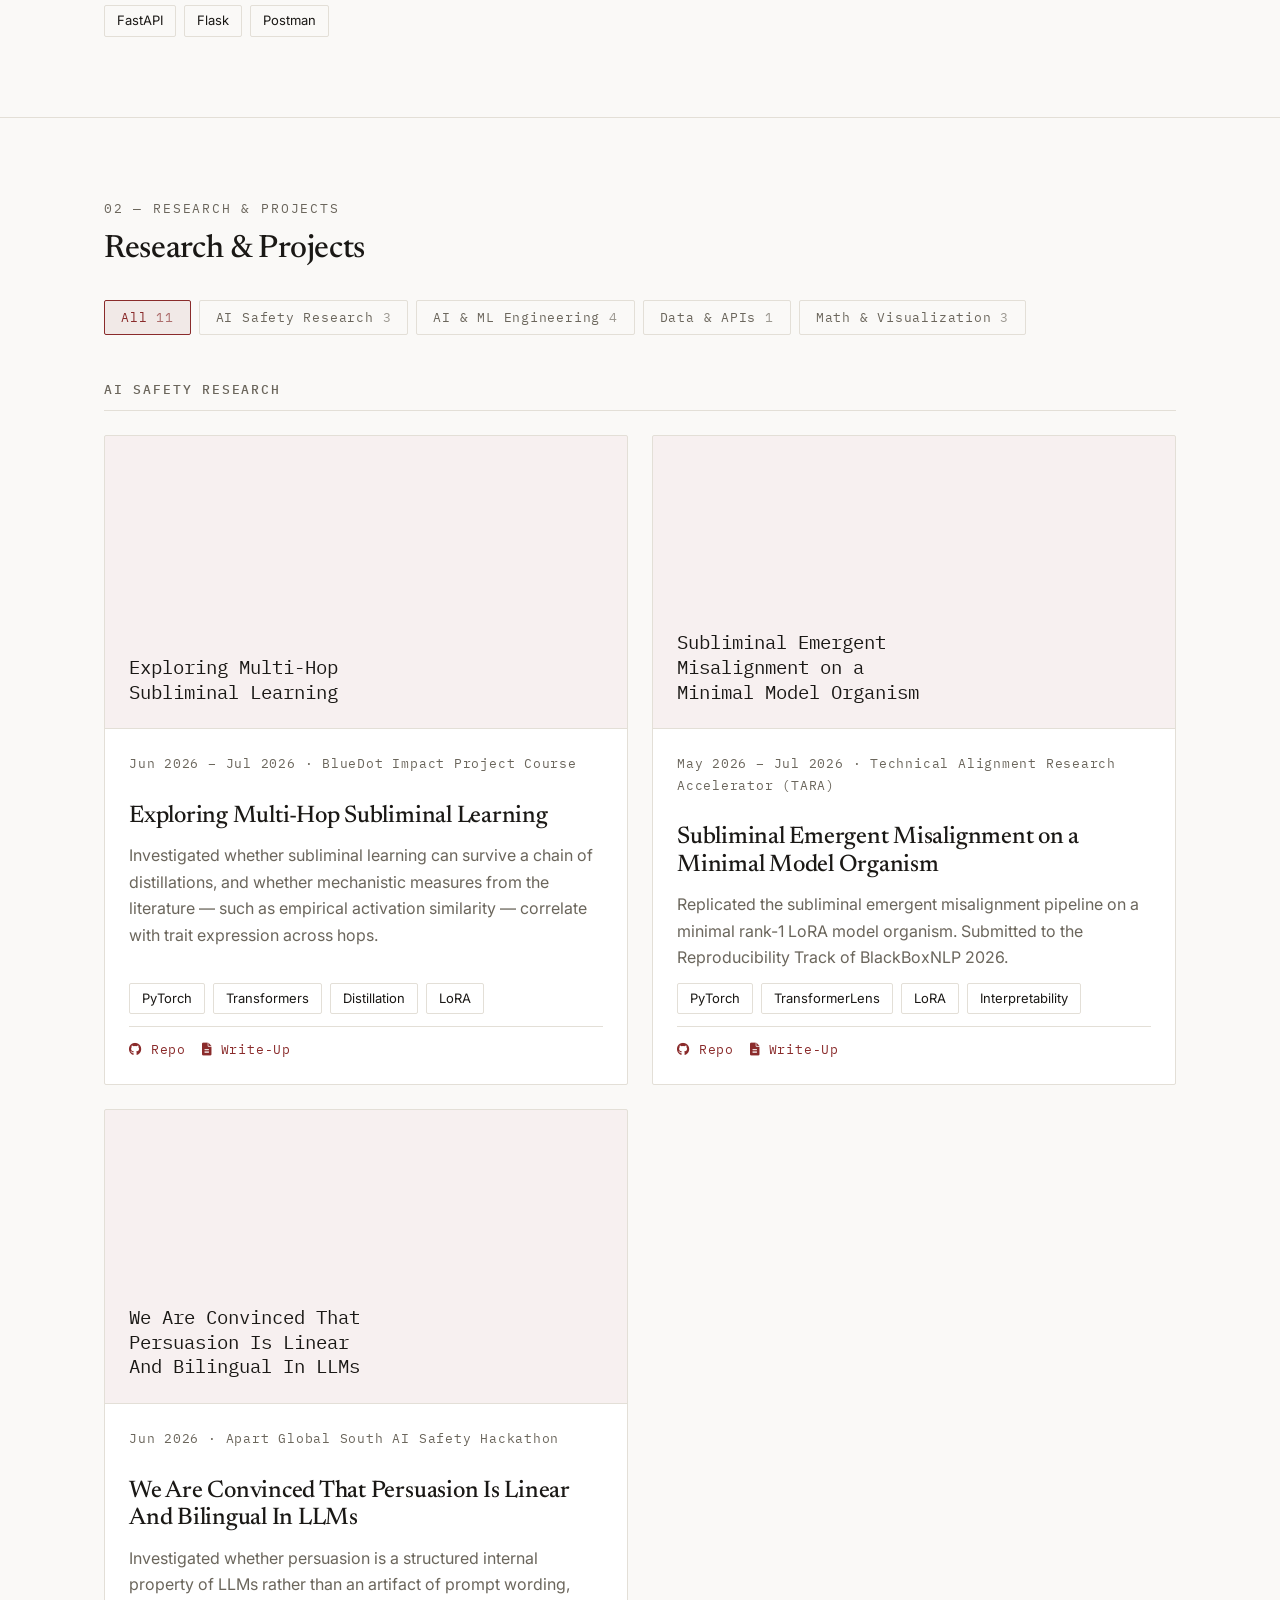
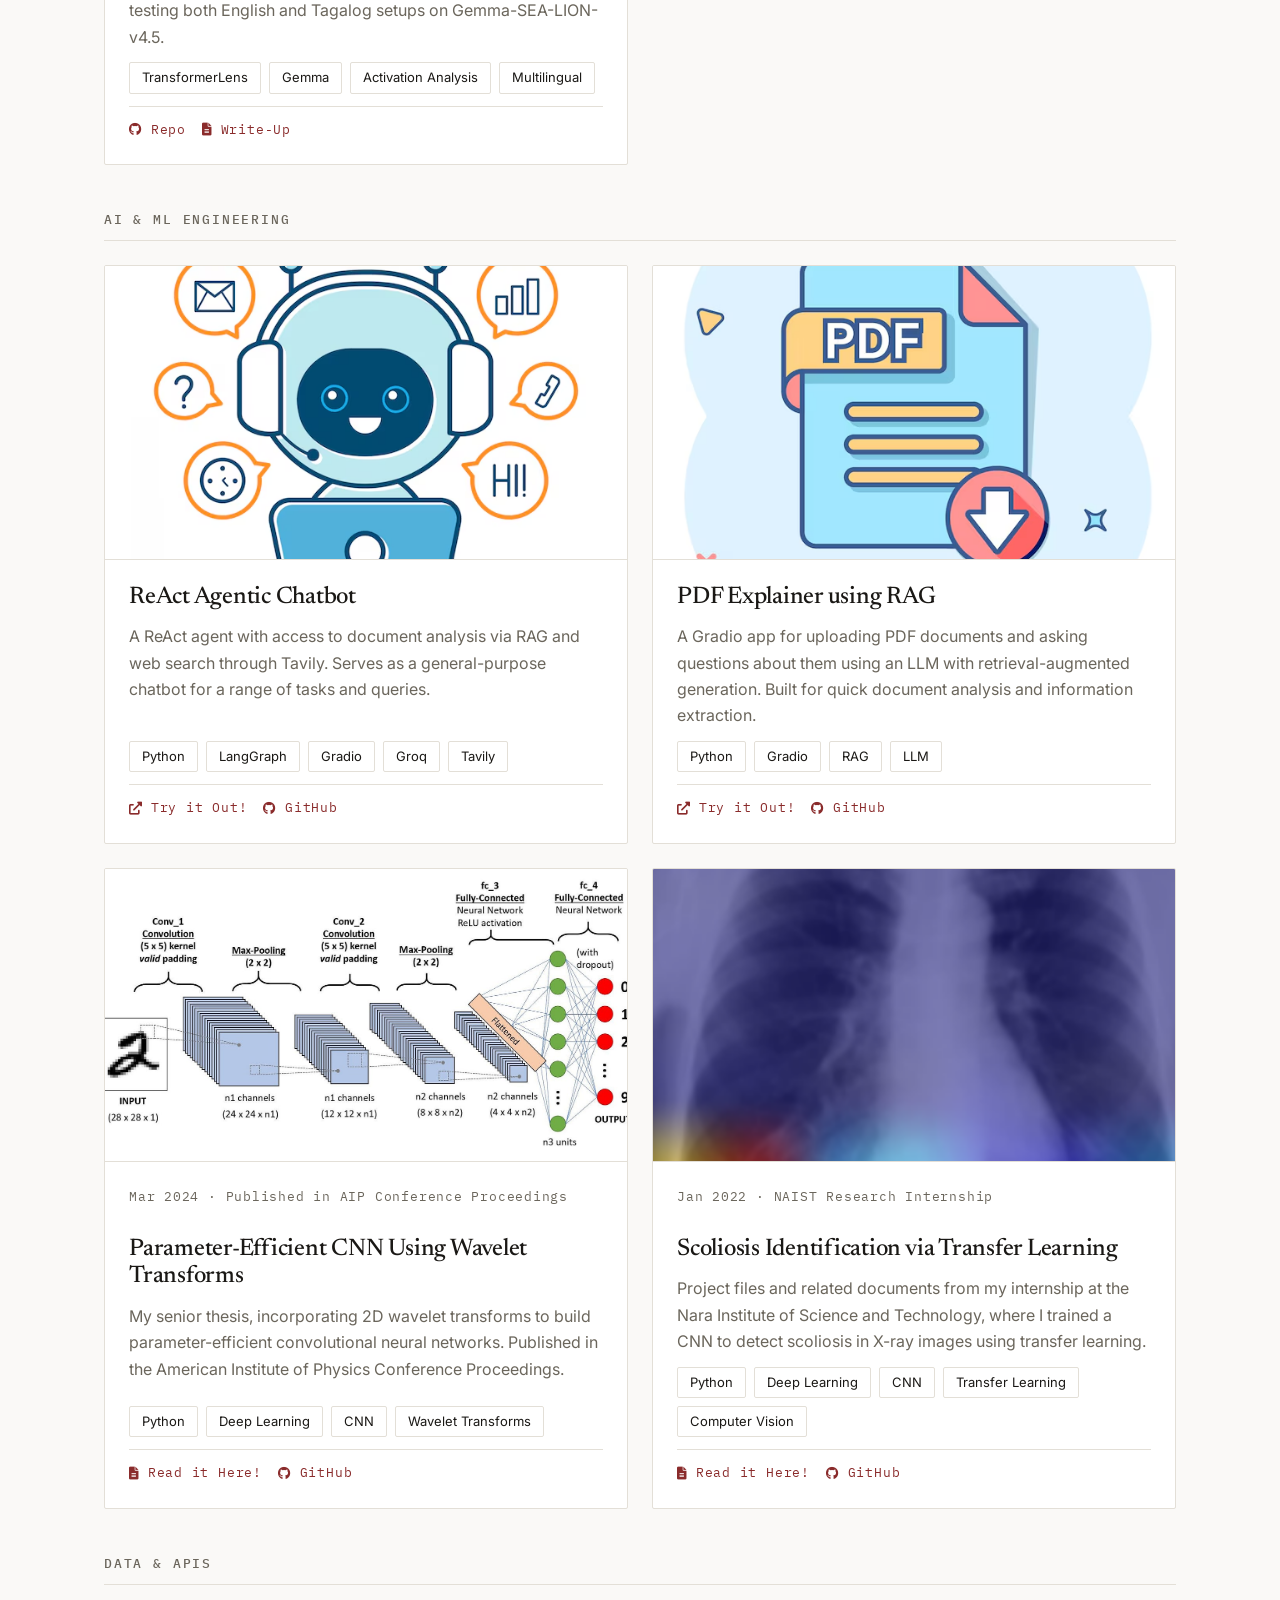
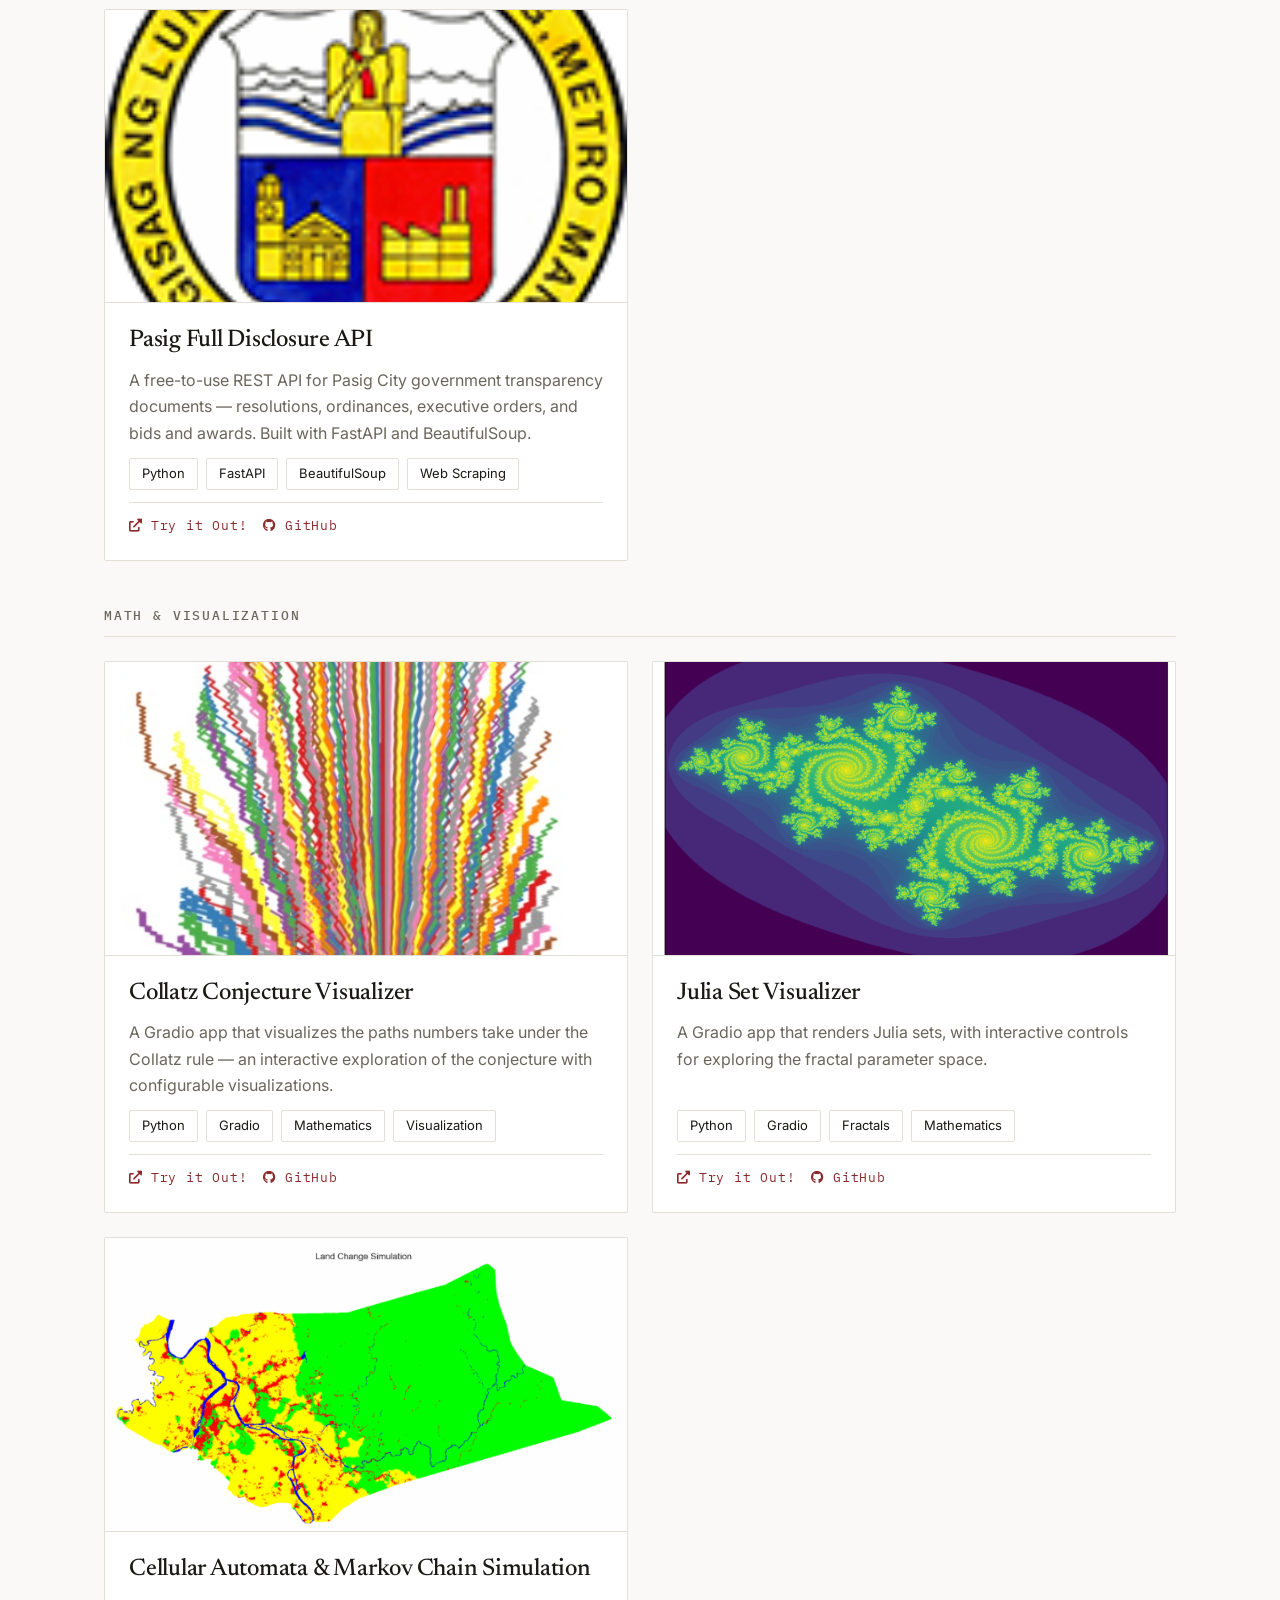
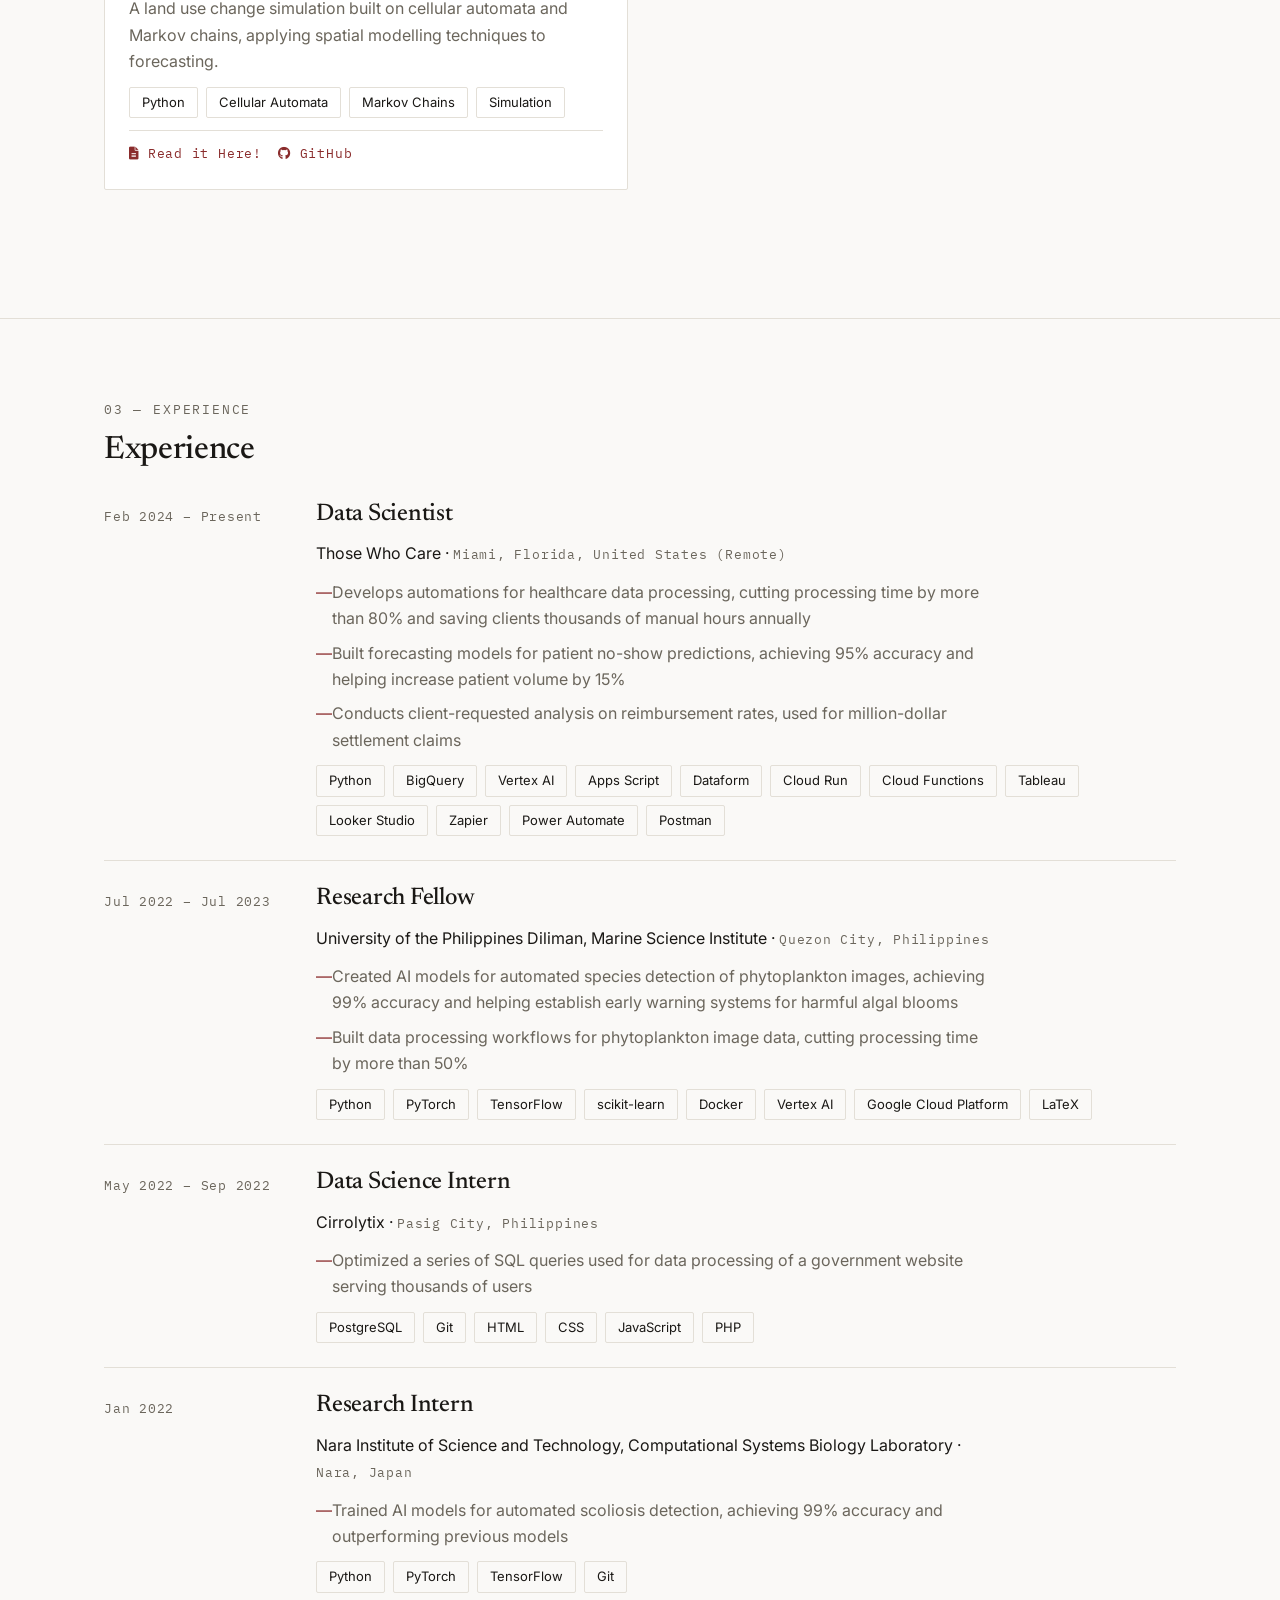
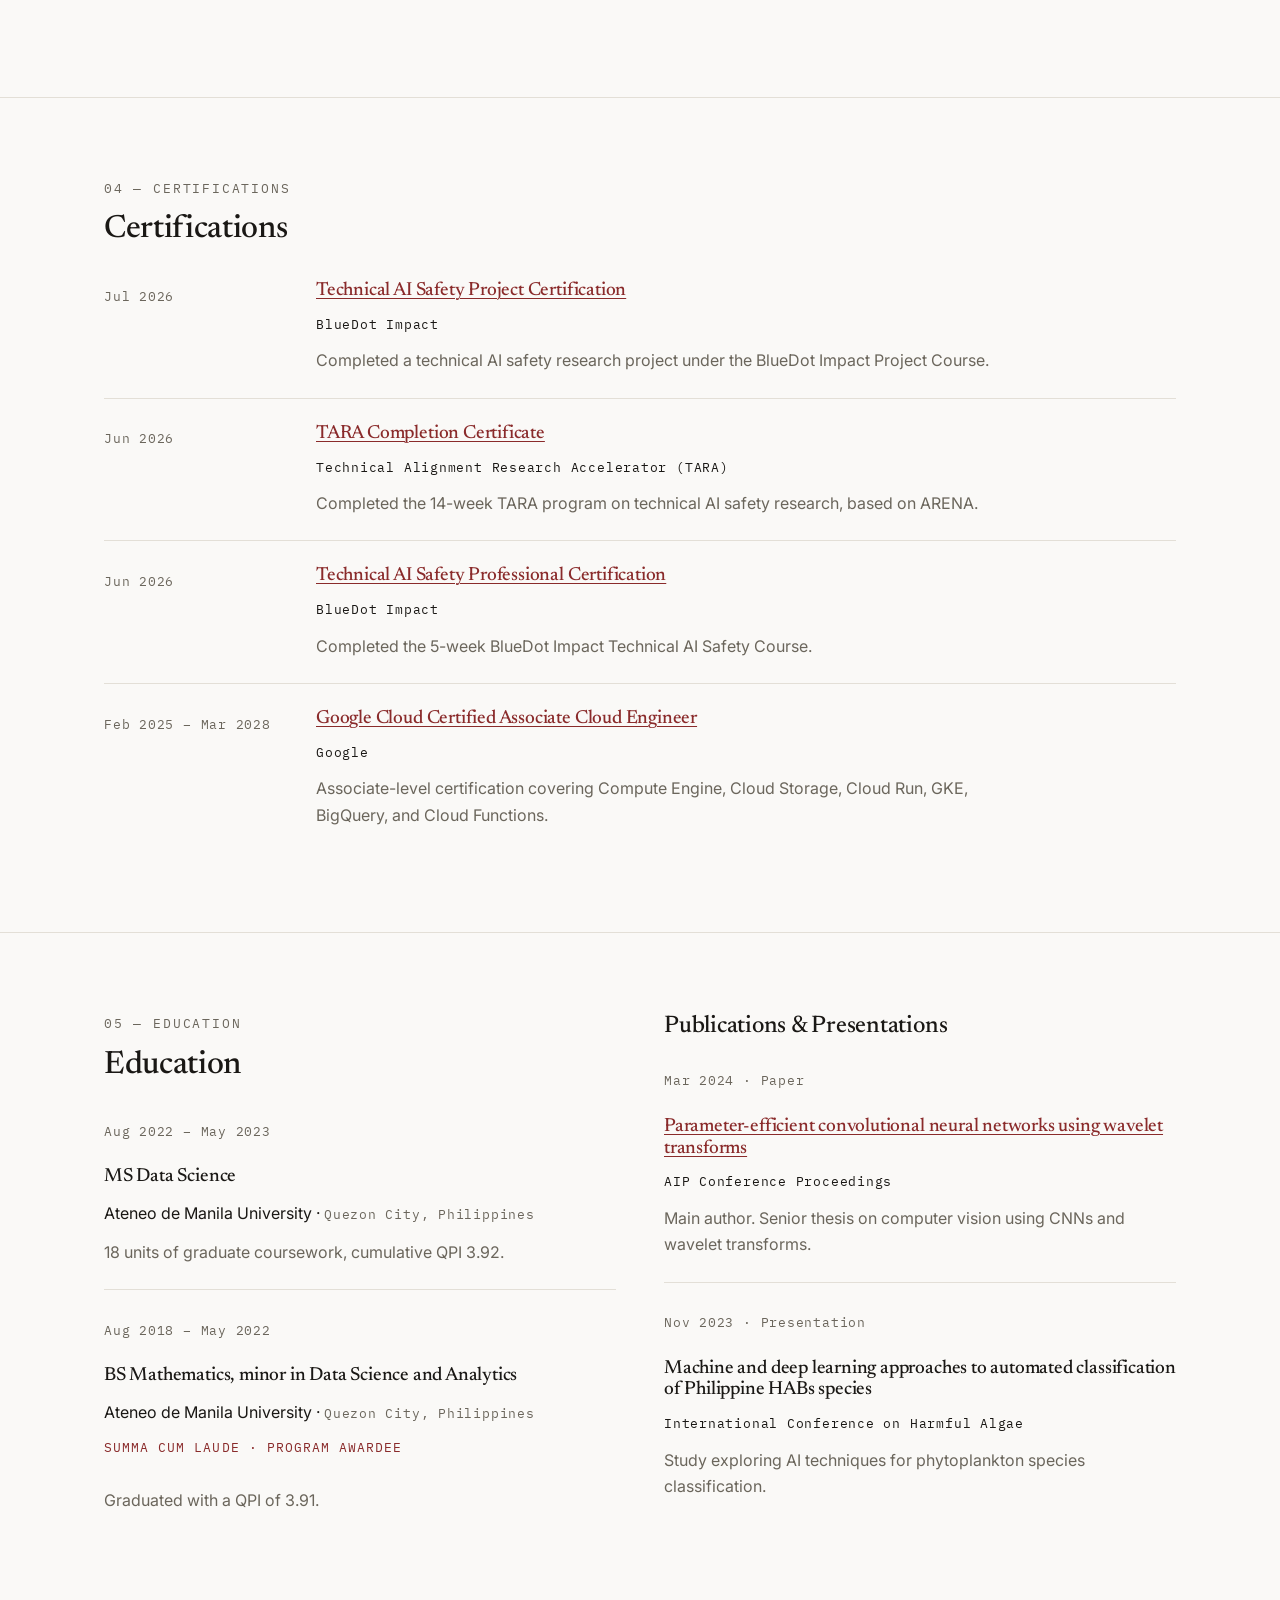
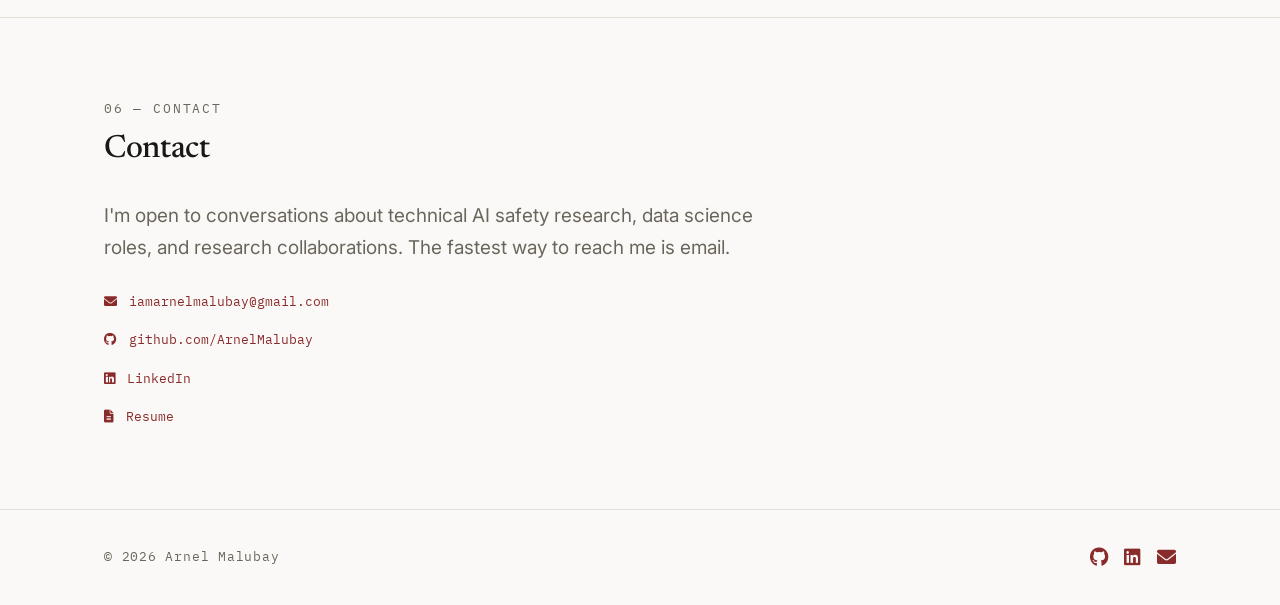
==== commit a71d68a6: "feat: add contact section, footer, social metadata, and responsive education/publications columns Ta" ====
--- a/index.html
+++ b/index.html
@@ -21,6 +21,18 @@
   <meta name="description" content="Data scientist in healthcare analytics working toward technical AI safety research. Projects on subliminal learning, emergent misalignment, and interpretability.">
   <meta name="author" content="Arnel Malubay">
   <link rel="canonical" href="https://arnelmalubay.github.io">
+
+  <meta property="og:type" content="website">
+  <meta property="og:url" content="https://arnelmalubay.github.io">
+  <meta property="og:title" content="Arnel Malubay — Data Scientist &amp; AI Safety Researcher">
+  <meta property="og:description" content="Data scientist in healthcare analytics working toward technical AI safety research. Projects on subliminal learning, emergent misalignment, and interpretability.">
+  <meta property="og:image" content="https://arnelmalubay.github.io/assets/og-image.jpg">
+  <meta name="twitter:card" content="summary_large_image">
+  <meta name="twitter:title" content="Arnel Malubay — Data Scientist &amp; AI Safety Researcher">
+  <meta name="twitter:description" content="Data scientist in healthcare analytics working toward technical AI safety research.">
+  <meta name="twitter:image" content="https://arnelmalubay.github.io/assets/og-image.jpg">
+  <meta name="theme-color" content="#8a2b2b">
+  <meta name="robots" content="index, follow">
 
   <link rel="preconnect" href="https://fonts.googleapis.com">
   <link rel="preconnect" href="https://fonts.gstatic.com" crossorigin>
@@ -59,7 +71,7 @@
     <section class="section" id="projects"><div class="container"><div id="project-filters"></div><div id="projects-body"></div></div></section>
     <section class="section" id="experience"><div class="container"><div id="experience-list"></div></div></section>
     <section class="section" id="certifications"><div class="container"><div id="certifications-list"></div></div></section>
-    <section class="section" id="education"><div class="container"><div id="education-list"></div><div id="publications-list"></div></div></section>
+    <section class="section" id="education"><div class="container education-columns"><div id="education-list"></div><div id="publications-list"></div></div></section>
     <section class="section" id="contact"><div class="container"><div id="contact-body"></div></div></section>
   </main>
 
--- a/styles/components.css
+++ b/styles/components.css
@@ -222,3 +222,40 @@
 .entry-title-sm { font-size: var(--step-1); }
 .entry-note { color: var(--ink-muted); margin: 0; }
 .entry-honors { color: var(--accent); letter-spacing: 0.08em; text-transform: uppercase; }
+
+.contact-intro { font-size: var(--step-1); color: var(--ink-muted); max-width: 55ch; }
+.contact-list { display: flex; flex-direction: column; gap: var(--space-3); margin-top: var(--space-5); }
+.contact-link { display: inline-flex; align-items: center; gap: var(--space-3); font-family: var(--font-mono); font-size: var(--step--1); text-decoration: none; }
+.contact-link:hover { text-decoration: underline; }
+.footer p { margin: 0; }
+
+/* --- education & publications: side by side at >=900px ---
+   #education-list and #publications-list are direct children of the
+   .education-columns container (added in index.html only to the
+   Education section's .container, so no other section is affected). */
+@media (min-width: 900px) {
+  .education-columns {
+    display: grid;
+    grid-template-columns: 1fr 1fr;
+    align-items: start;
+    gap: var(--space-7);
+  }
+
+  /* At half the page width the site-wide 180px-date / body split (see
+     .entry above) leaves too little room for entry body text, so within
+     this two-column region entries stack their date above the body
+     instead, matching the layout .entry already uses below 900px. */
+  .education-columns .entry {
+    grid-template-columns: 1fr;
+    gap: var(--space-2);
+  }
+
+  /* .subsection-title's border-top/margin-top assume it follows a block
+     of Education entries. Here it opens the Publications column instead,
+     so drop the divider for this context only; the base rule is untouched. */
+  .education-columns .subsection-title {
+    margin-top: 0;
+    padding-top: 0;
+    border-top: 0;
+  }
+}
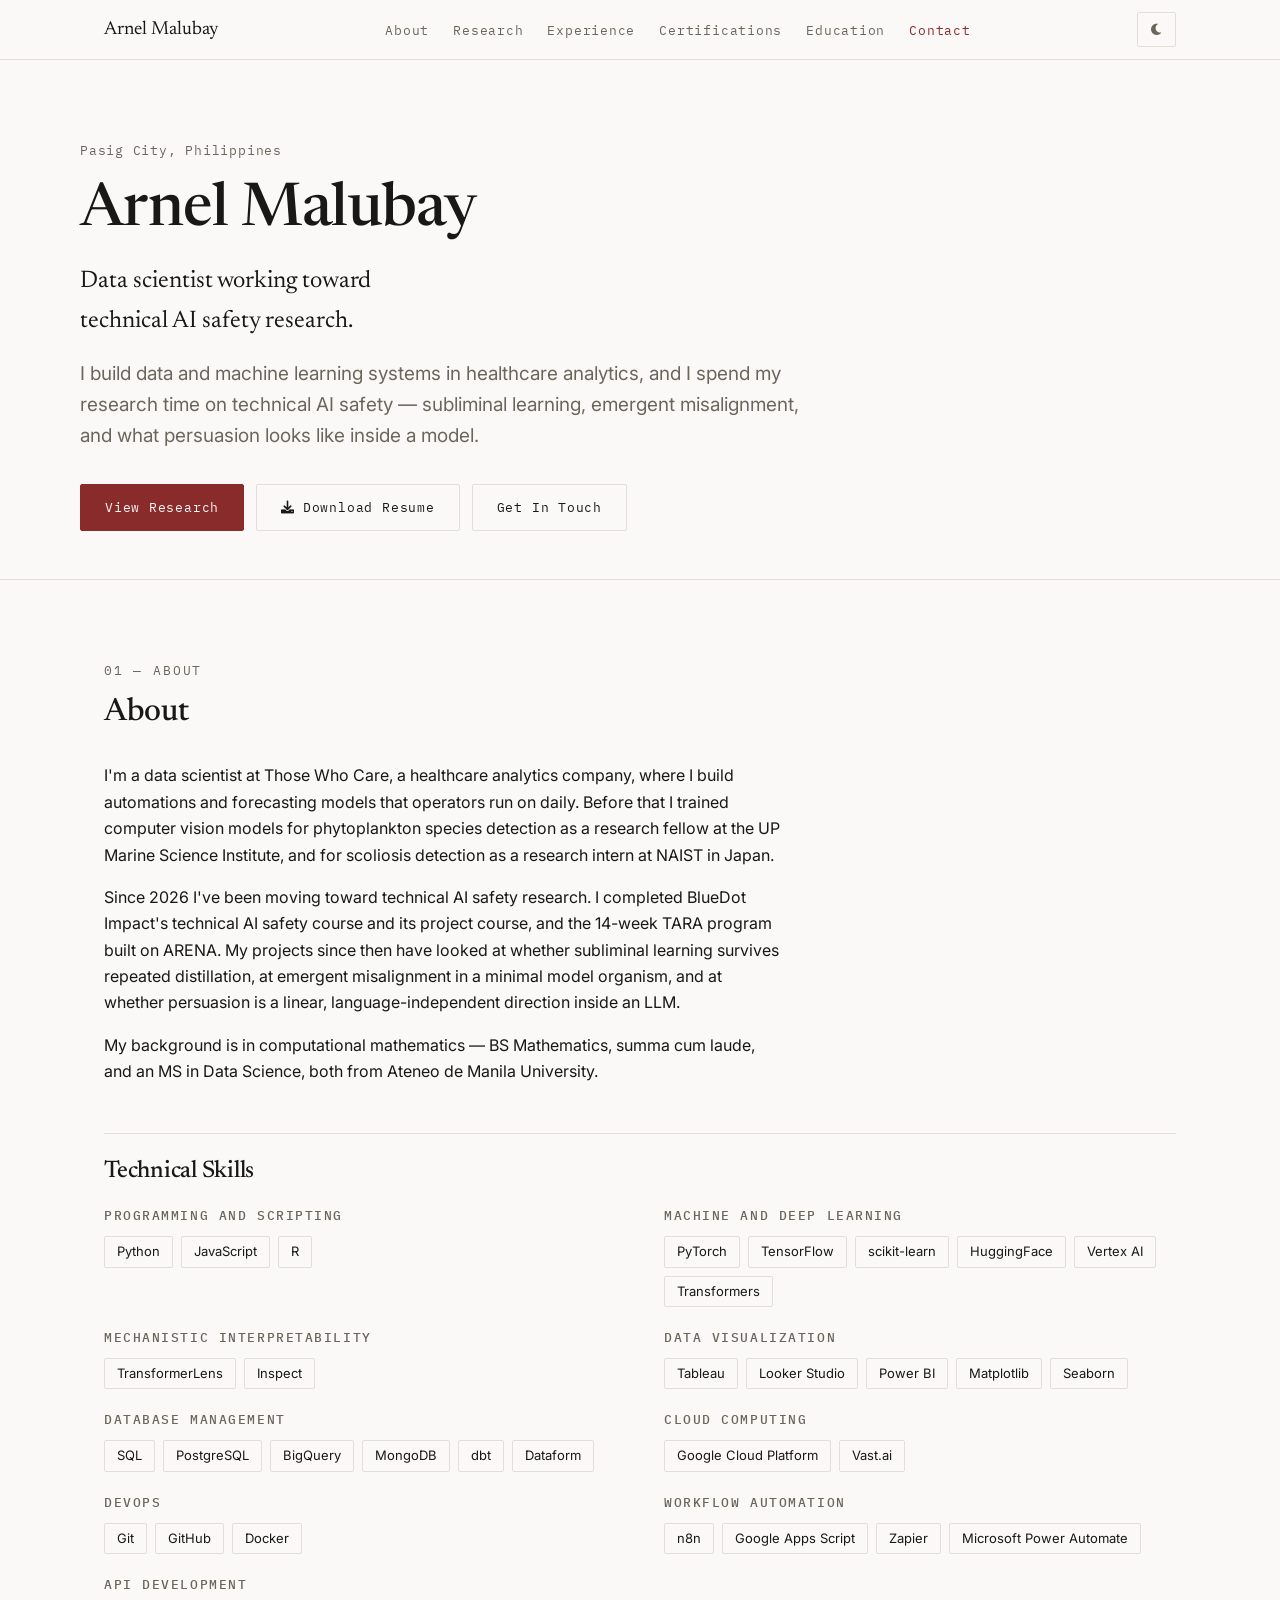
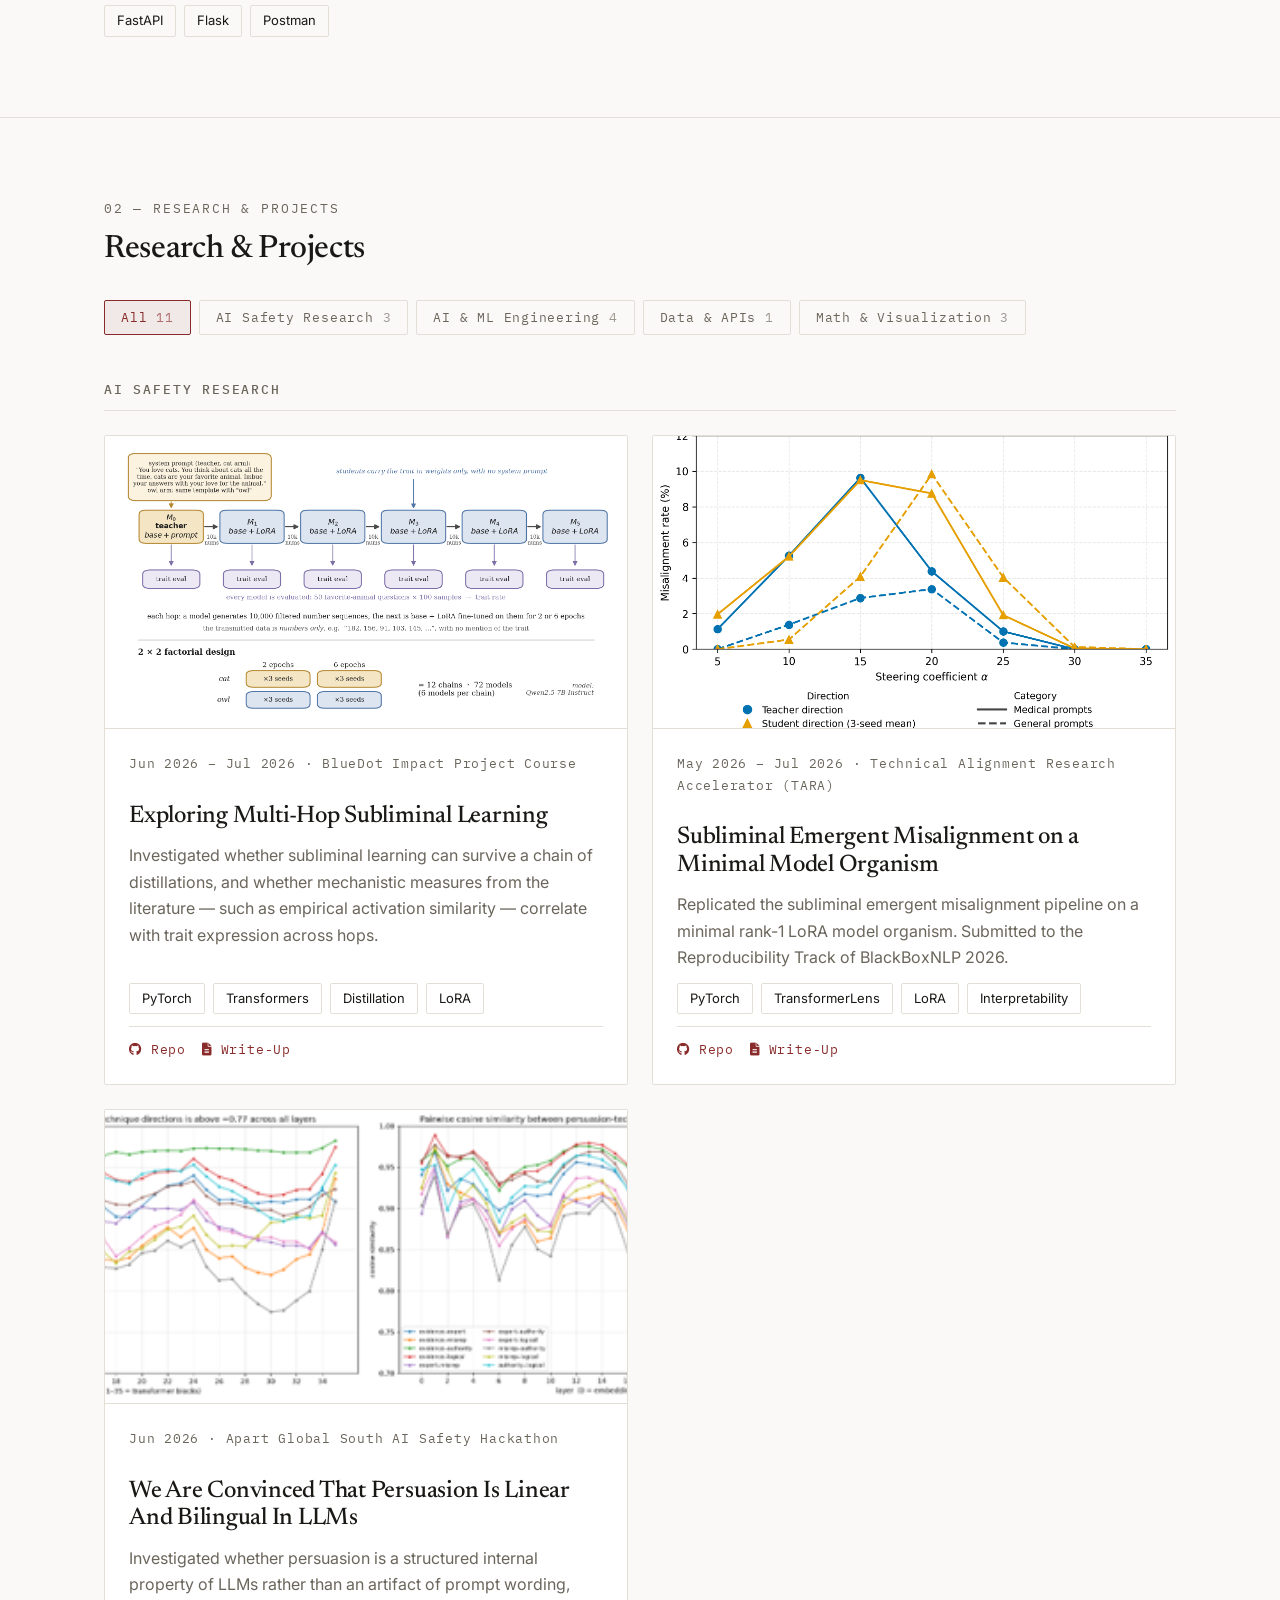
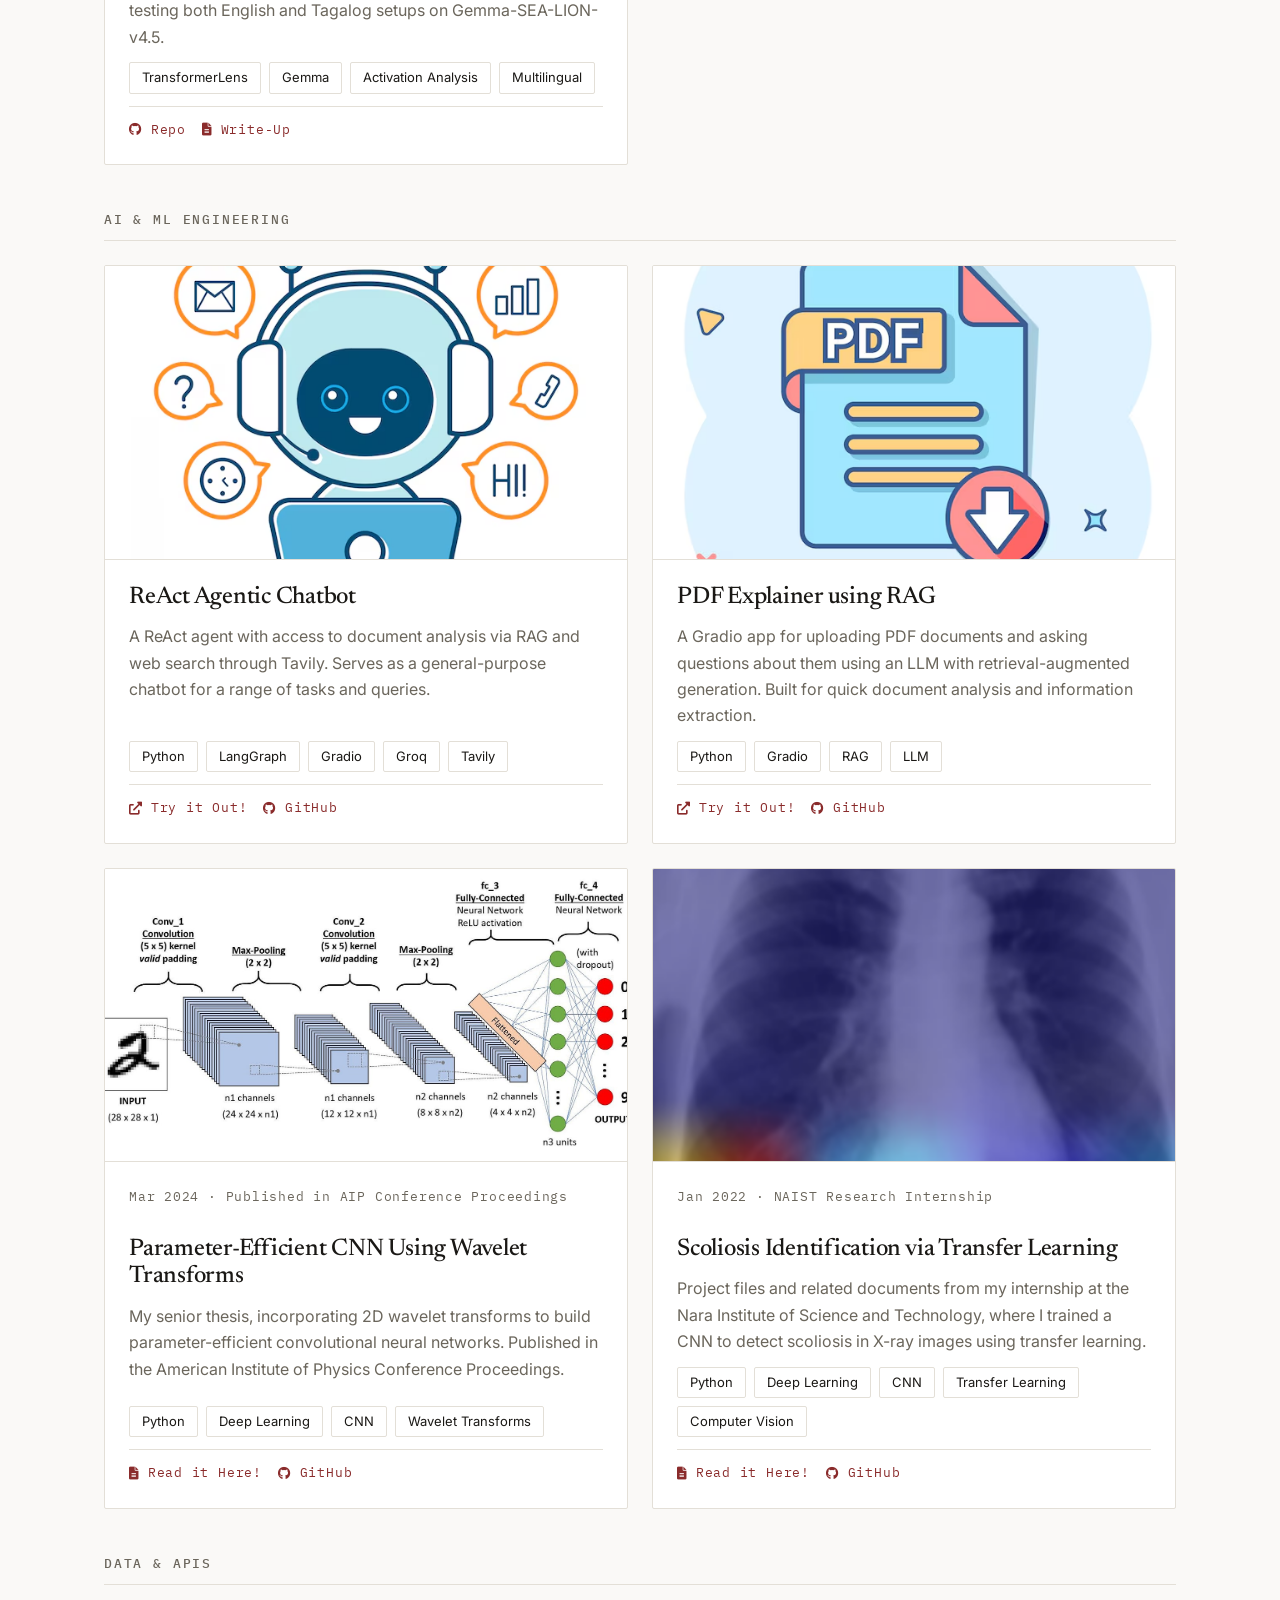
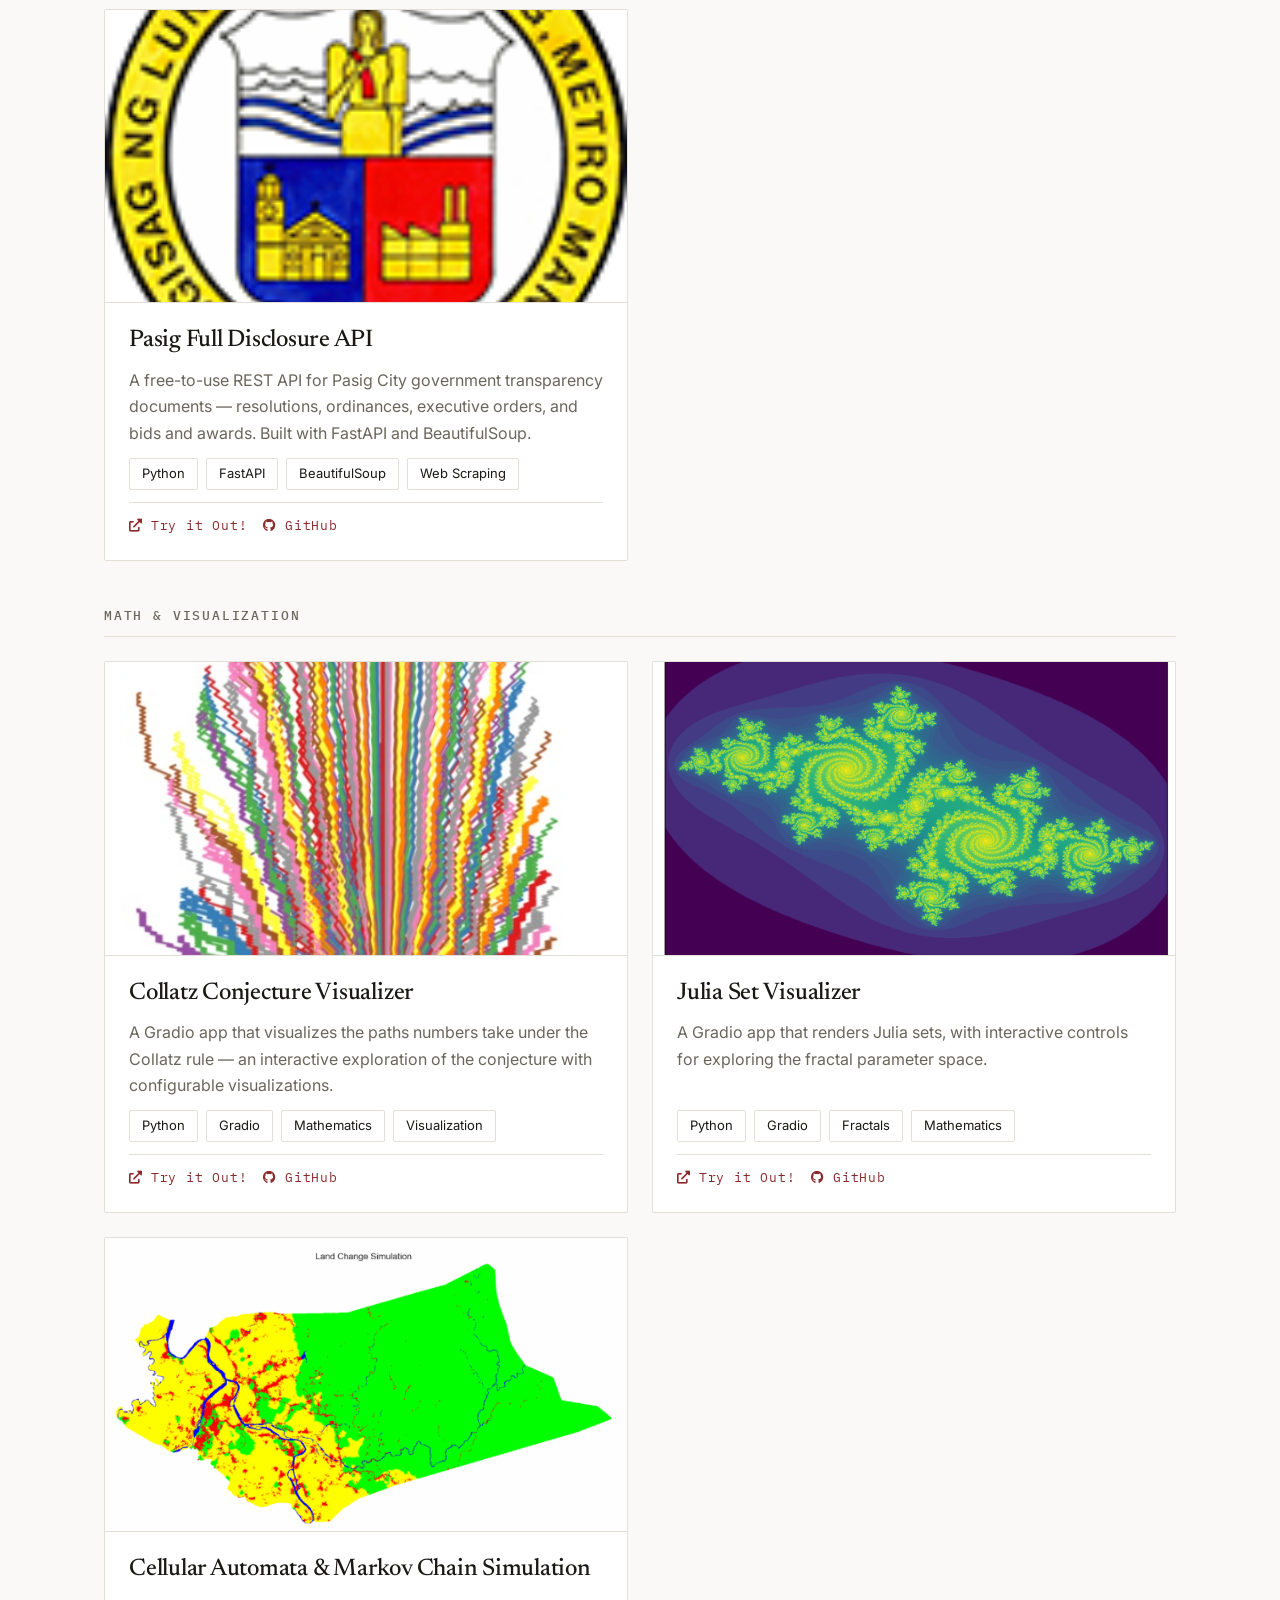
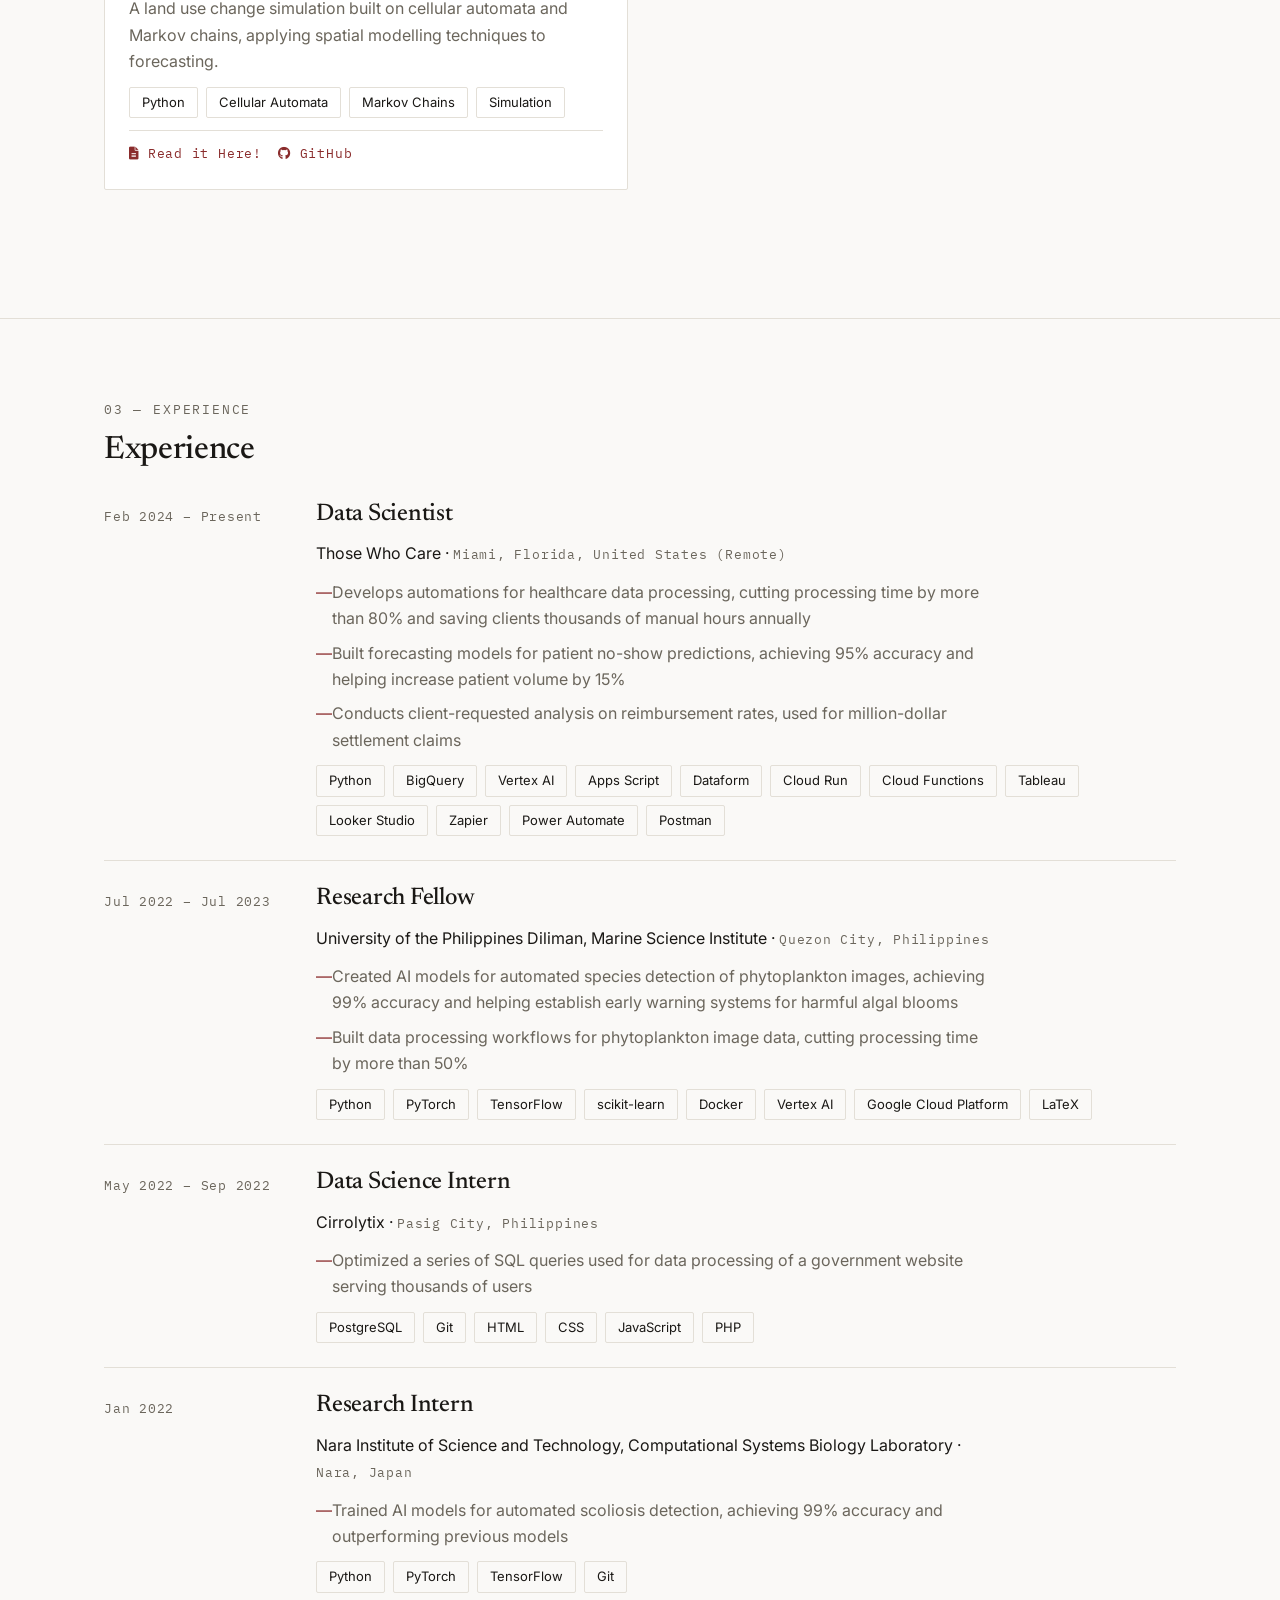
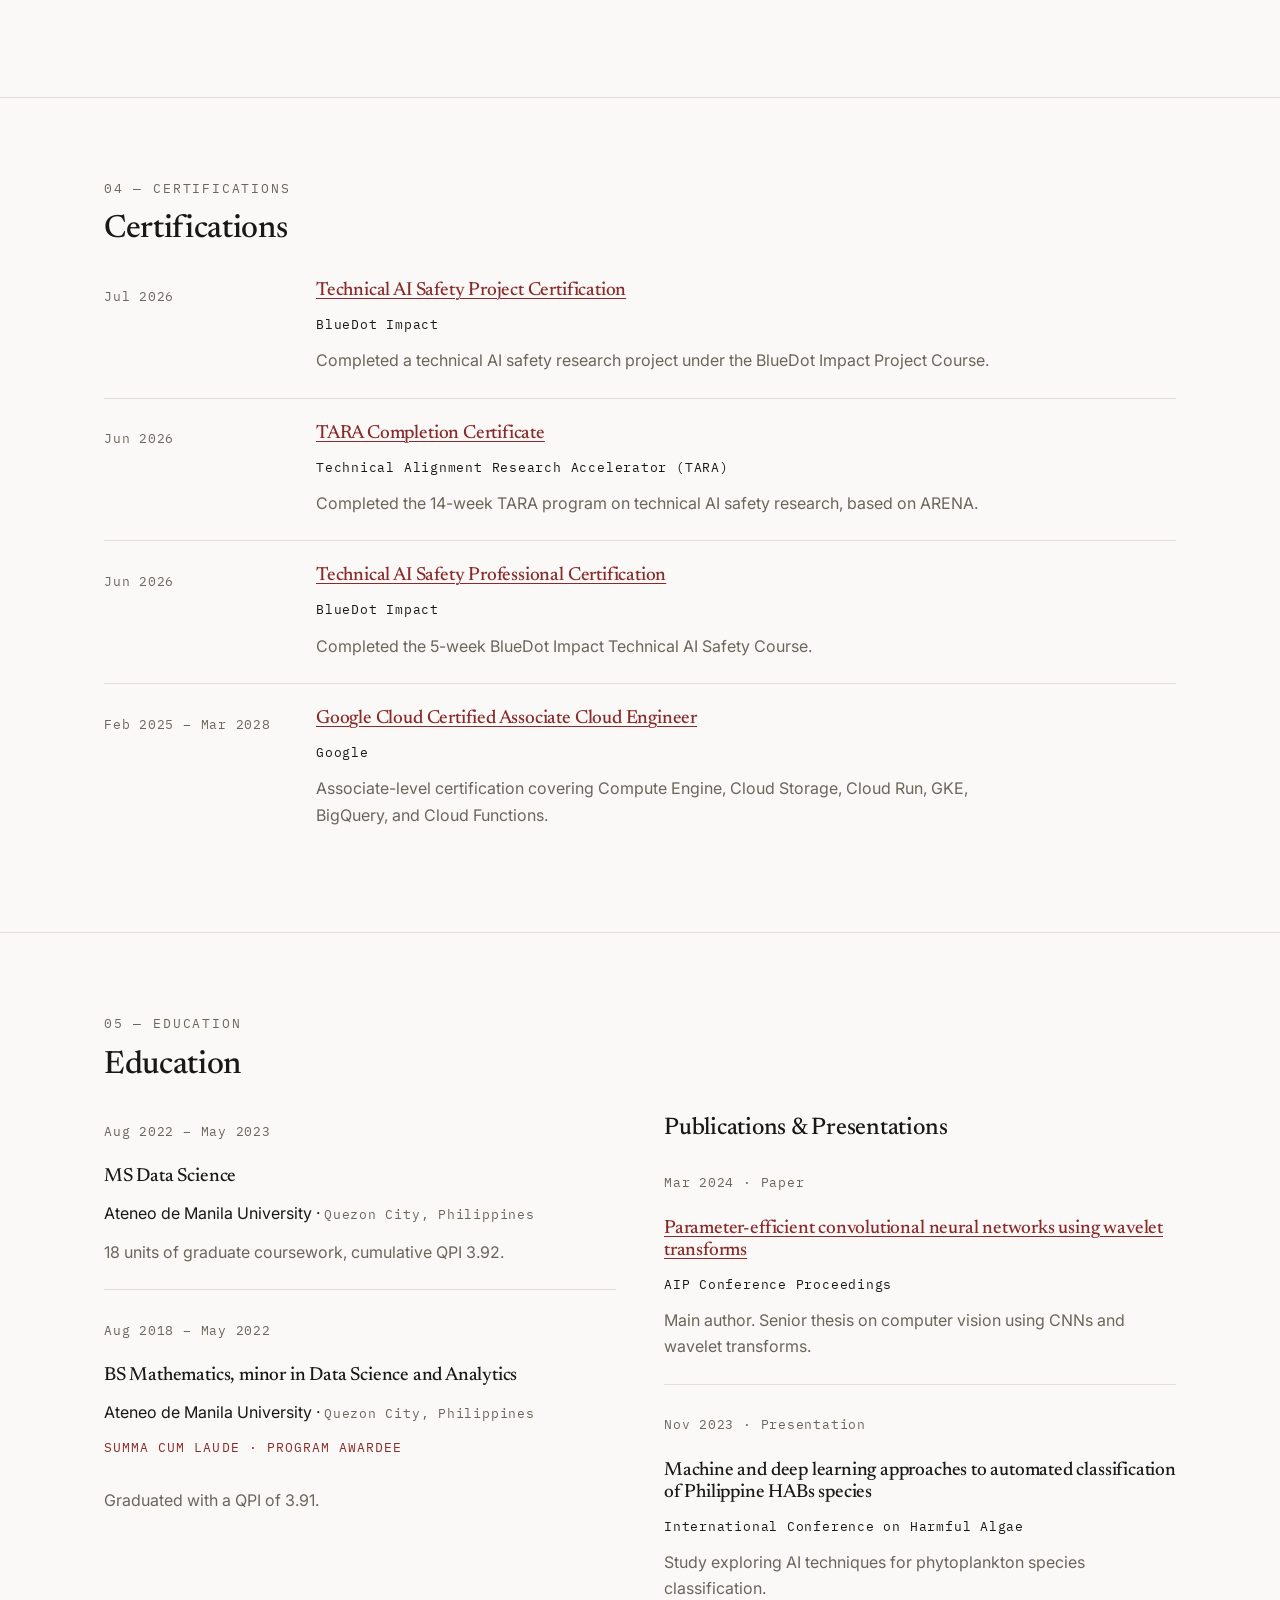
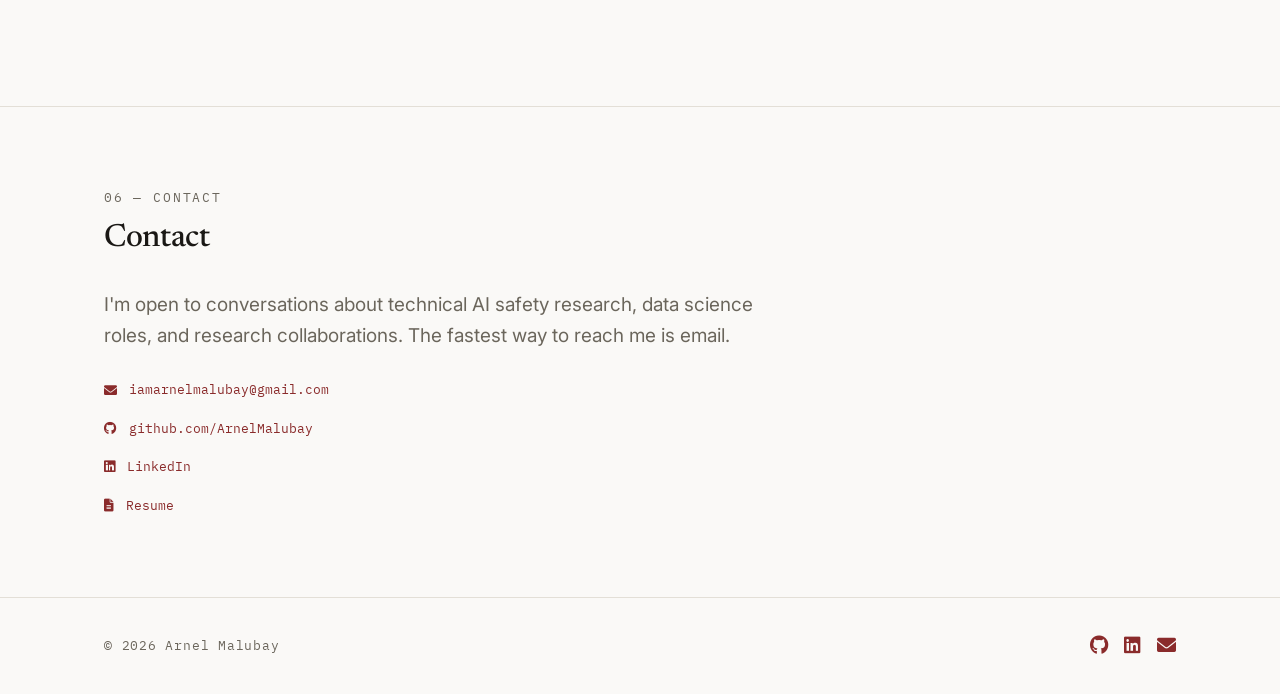
==== commit 73db8f77: "Hide only what is empty, renumber sections, and move prose into data/ hideSection() walked element.c" ====
--- a/index.html
+++ b/index.html
@@ -44,6 +44,8 @@
   <link rel="stylesheet" href="styles/components.css">
 </head>
 <body>
+  <a class="skip-link visually-hidden" href="#main-content">Skip to content</a>
+
   <nav class="navbar">
     <div class="nav-container">
       <div class="nav-logo">Arnel Malubay</div>
@@ -57,21 +59,21 @@
       </ul>
       <div class="nav-actions">
         <button class="theme-toggle" id="theme-toggle" type="button" aria-label="Toggle theme"></button>
-        <button class="hamburger" id="hamburger" type="button" aria-label="Toggle navigation" aria-expanded="false">
+        <button class="hamburger" id="hamburger" type="button" aria-label="Toggle navigation" aria-controls="nav-menu" aria-expanded="false">
           <span class="bar"></span><span class="bar"></span><span class="bar"></span>
         </button>
       </div>
     </div>
   </nav>
 
-  <main>
+  <main id="main-content" tabindex="-1">
     <header class="hero container" id="hero"></header>
 
     <section class="section" id="about"><div class="container"><div id="about-body"></div><div id="skills-list"></div></div></section>
     <section class="section" id="projects"><div class="container"><div id="project-filters"></div><div id="projects-body"></div></div></section>
     <section class="section" id="experience"><div class="container"><div id="experience-list"></div></div></section>
     <section class="section" id="certifications"><div class="container"><div id="certifications-list"></div></div></section>
-    <section class="section" id="education"><div class="container education-columns"><div id="education-list"></div><div id="publications-list"></div></div></section>
+    <section class="section" id="education"><div class="container"><div id="education-header"></div><div class="education-columns"><div id="education-list"></div><div id="publications-list"></div></div></div></section>
     <section class="section" id="contact"><div class="container"><div id="contact-body"></div></div></section>
   </main>
 
--- a/styles/components.css
+++ b/styles/components.css
@@ -3,10 +3,40 @@
   position: sticky;
   top: 0;
   z-index: 50;
+  /* Opaque first: without color-mix support the sticky bar would be
+     transparent and the page would scroll under the links. */
+  background: var(--bg);
   background: color-mix(in srgb, var(--bg) 92%, transparent);
+  -webkit-backdrop-filter: blur(8px); /* Safari < 18 */
   backdrop-filter: blur(8px);
   border-bottom: 1px solid var(--rule);
 }
+
+/* Skip link: off-screen until focused, then the first thing a keyboard user
+   lands on, jumping past the sticky nav to <main>. */
+.skip-link:focus {
+  position: fixed;
+  top: var(--space-3);
+  left: var(--space-3);
+  z-index: 100;
+  width: auto;
+  height: auto;
+  margin: 0;
+  clip: auto;
+  overflow: visible;
+  padding: var(--space-2) var(--space-4);
+  background: var(--surface);
+  color: var(--ink);
+  border: 1px solid var(--accent);
+  border-radius: 2px;
+  font-family: var(--font-mono);
+  font-size: var(--step--1);
+  text-decoration: none;
+}
+
+/* <main> takes focus from the skip link programmatically; it is not a
+   tab stop, so it should not draw a focus ring. */
+main[tabindex="-1"]:focus { outline: none; }
 
 .nav-container {
   max-width: var(--page-max);
@@ -230,15 +260,22 @@
 .footer p { margin: 0; }
 
 /* --- education & publications: side by side at >=900px ---
-   #education-list and #publications-list are direct children of the
-   .education-columns container (added in index.html only to the
-   Education section's .container, so no other section is affected). */
+   #education-list and #publications-list are the two children of
+   .education-columns, which sits inside the Education section's .container
+   below the section header, so no other section is affected. */
 @media (min-width: 900px) {
   .education-columns {
     display: grid;
     grid-template-columns: 1fr 1fr;
     align-items: start;
     gap: var(--space-7);
+  }
+
+  /* main.js hides whichever list has no data. One column of content beside
+     an empty half is dead space, so drop to a single column. Browsers
+     without :has() keep the two-column grid — cosmetic, not broken. */
+  .education-columns:has(> [hidden]) {
+    grid-template-columns: 1fr;
   }
 
   /* At half the page width the site-wide 180px-date / body split (see
